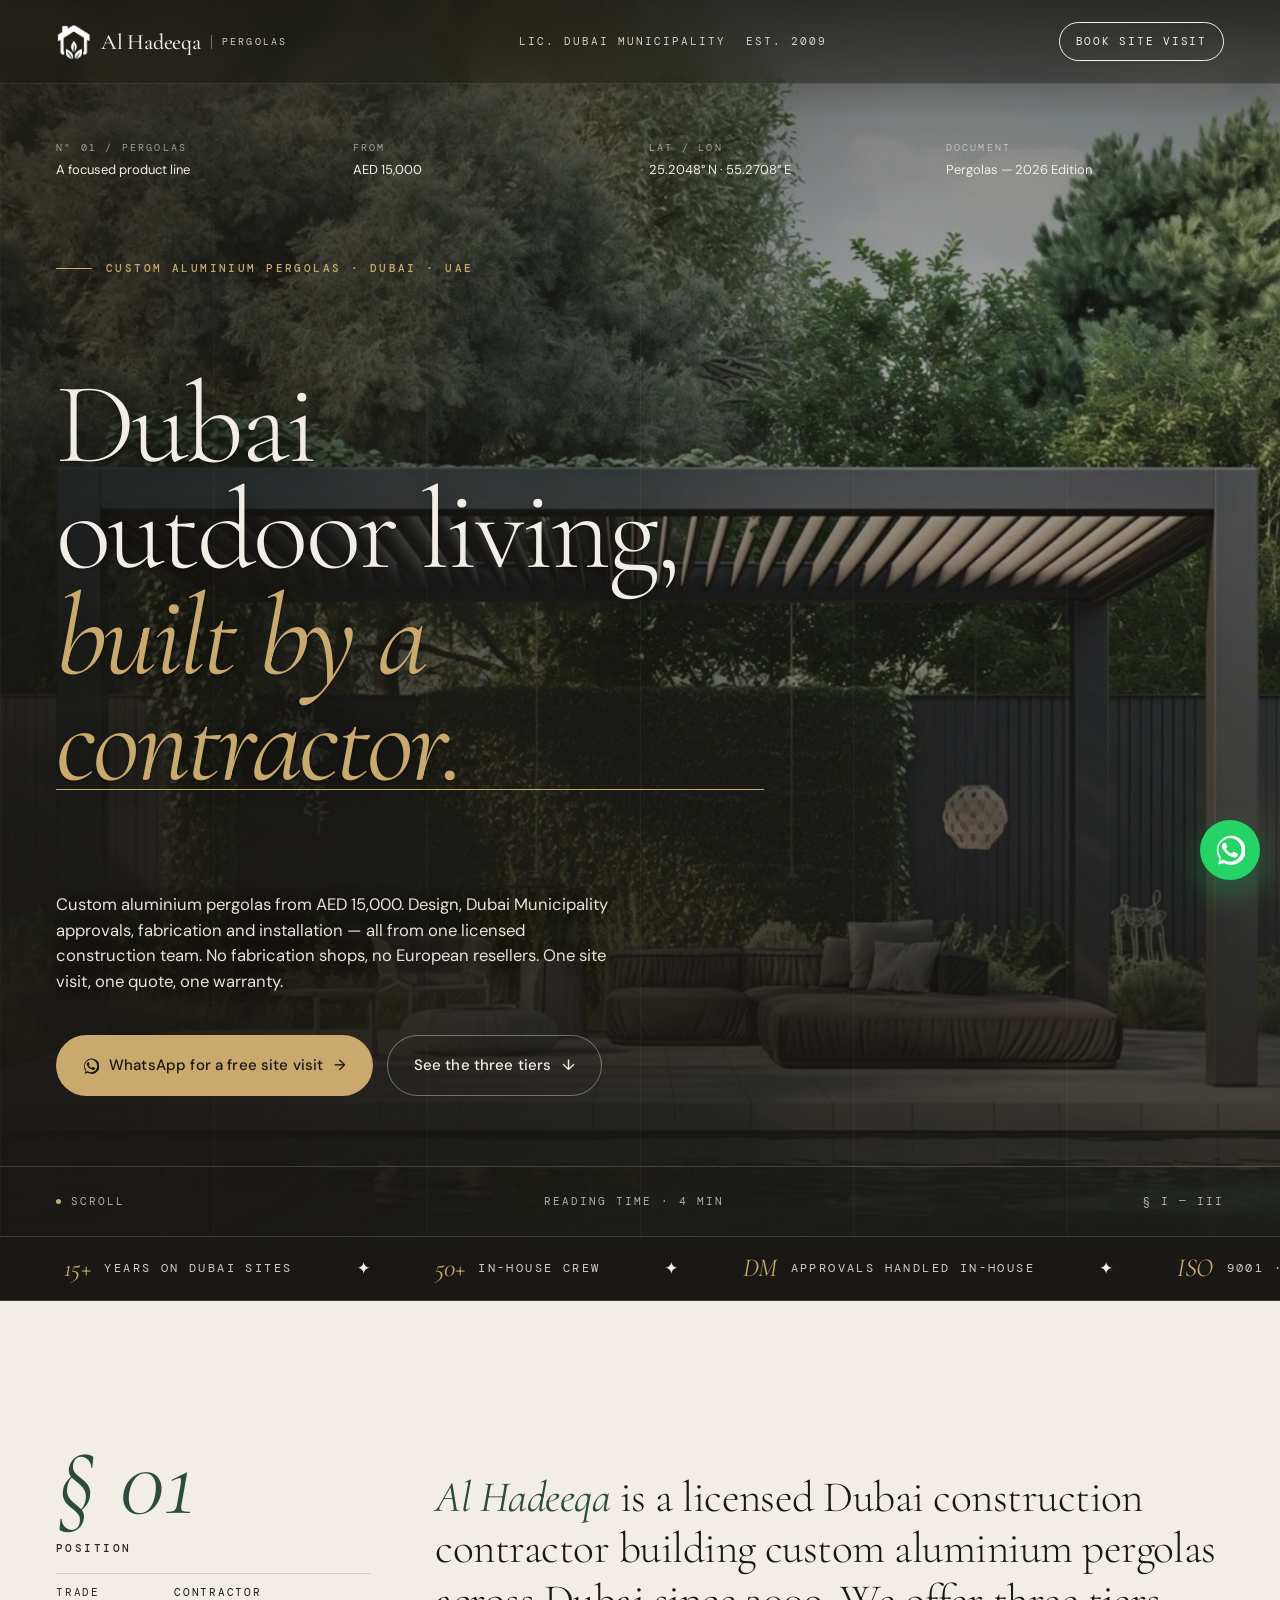
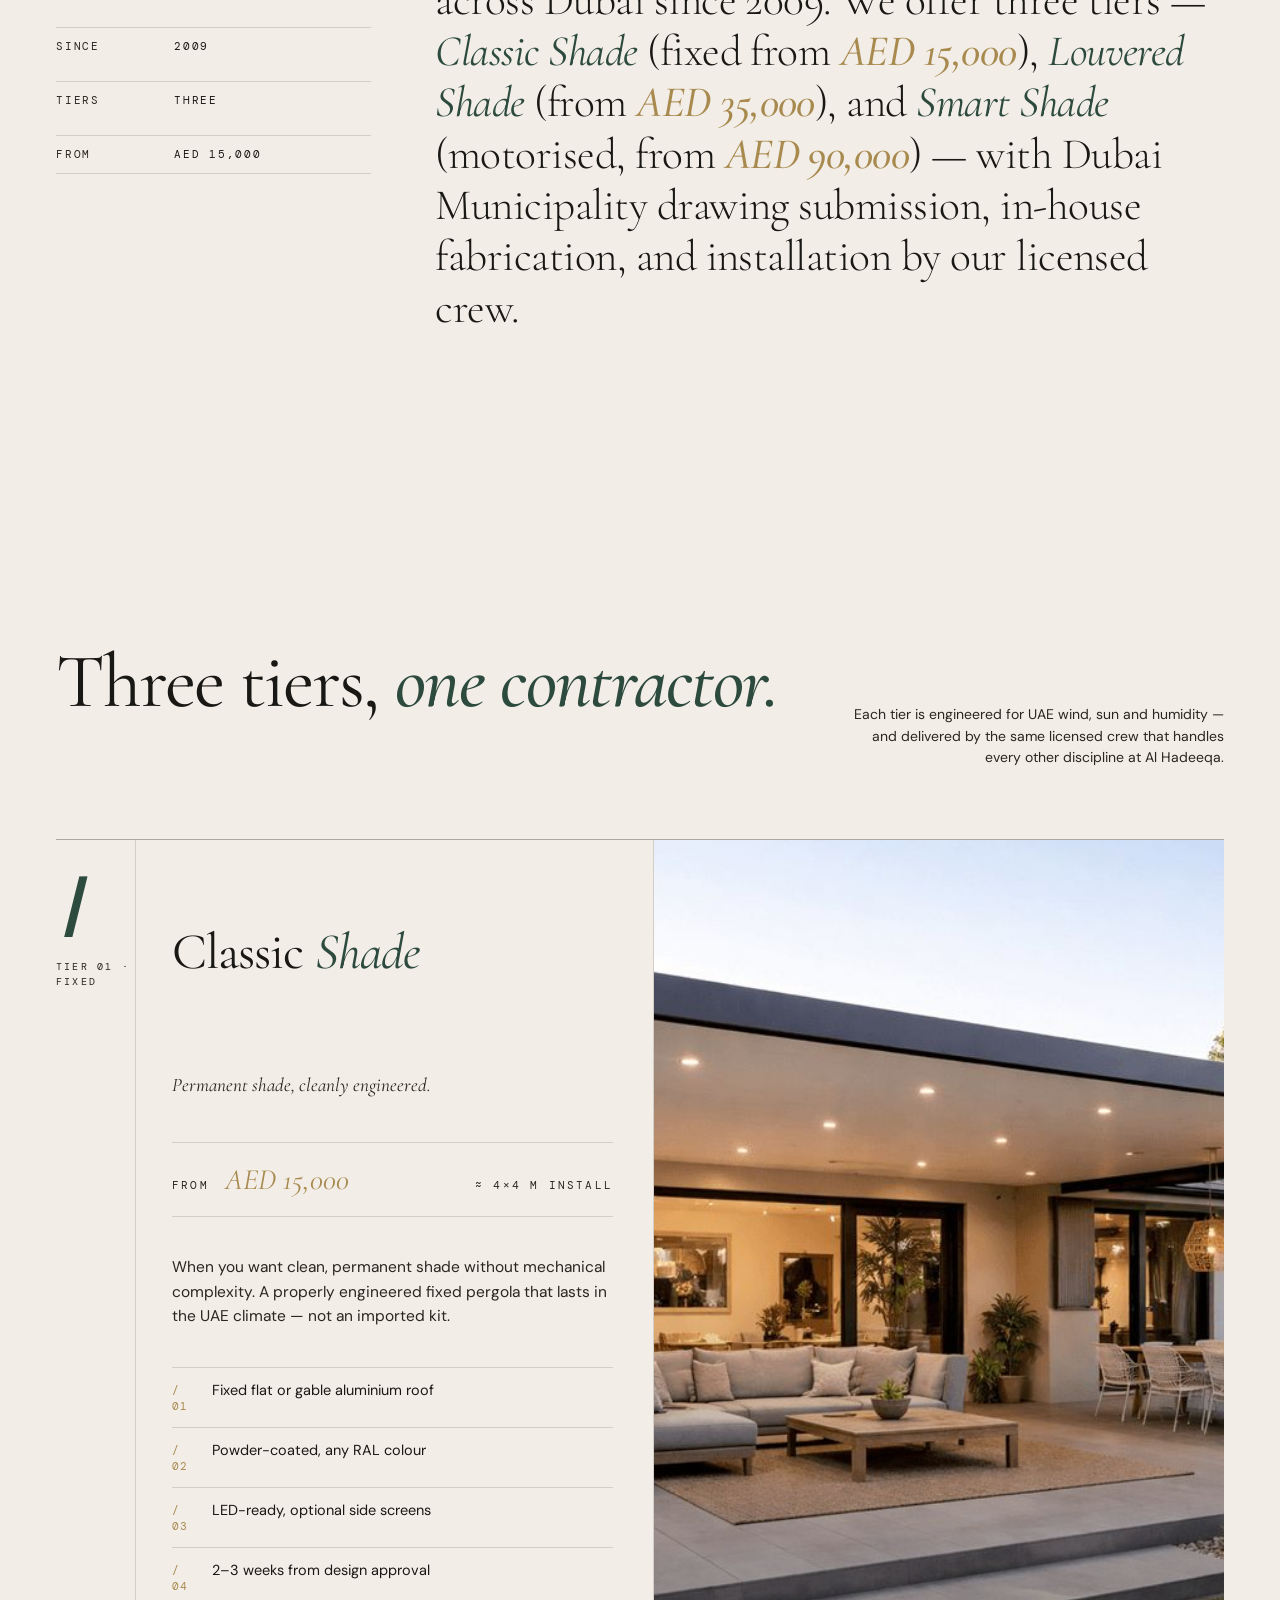
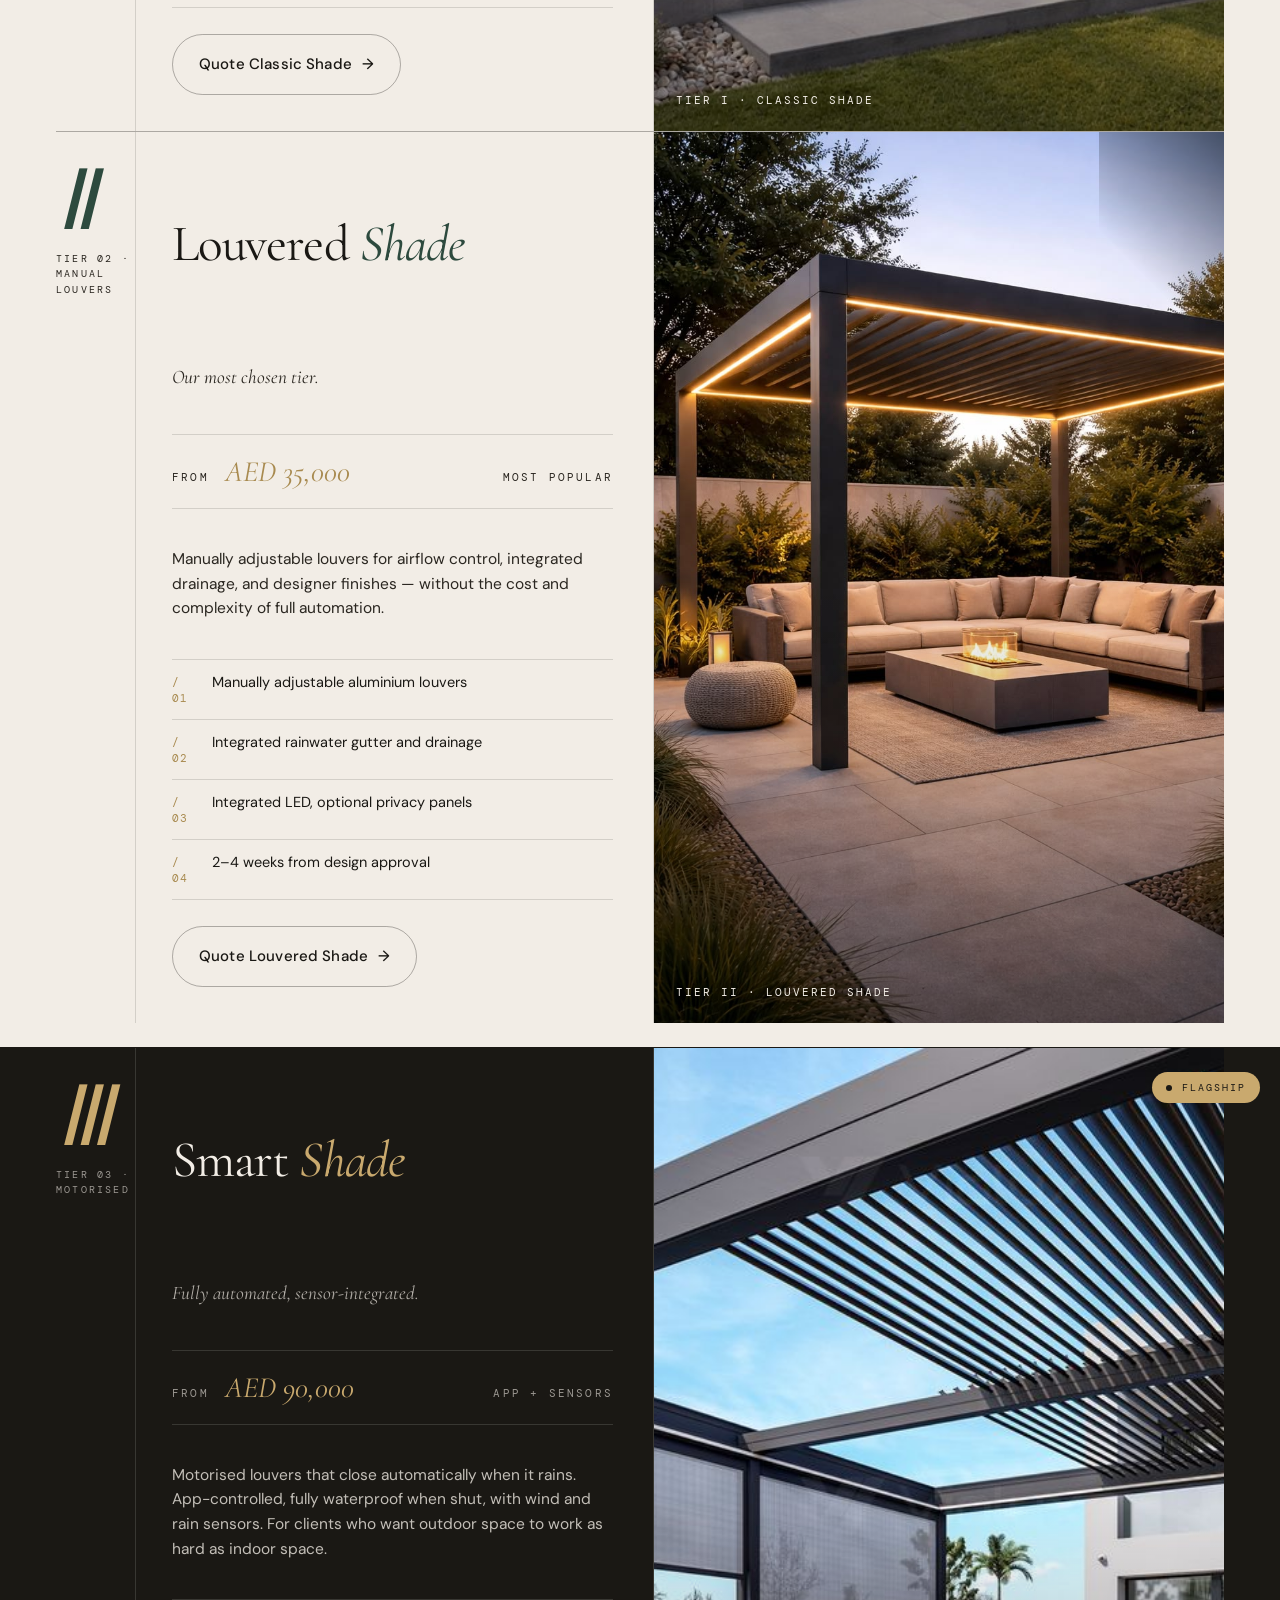
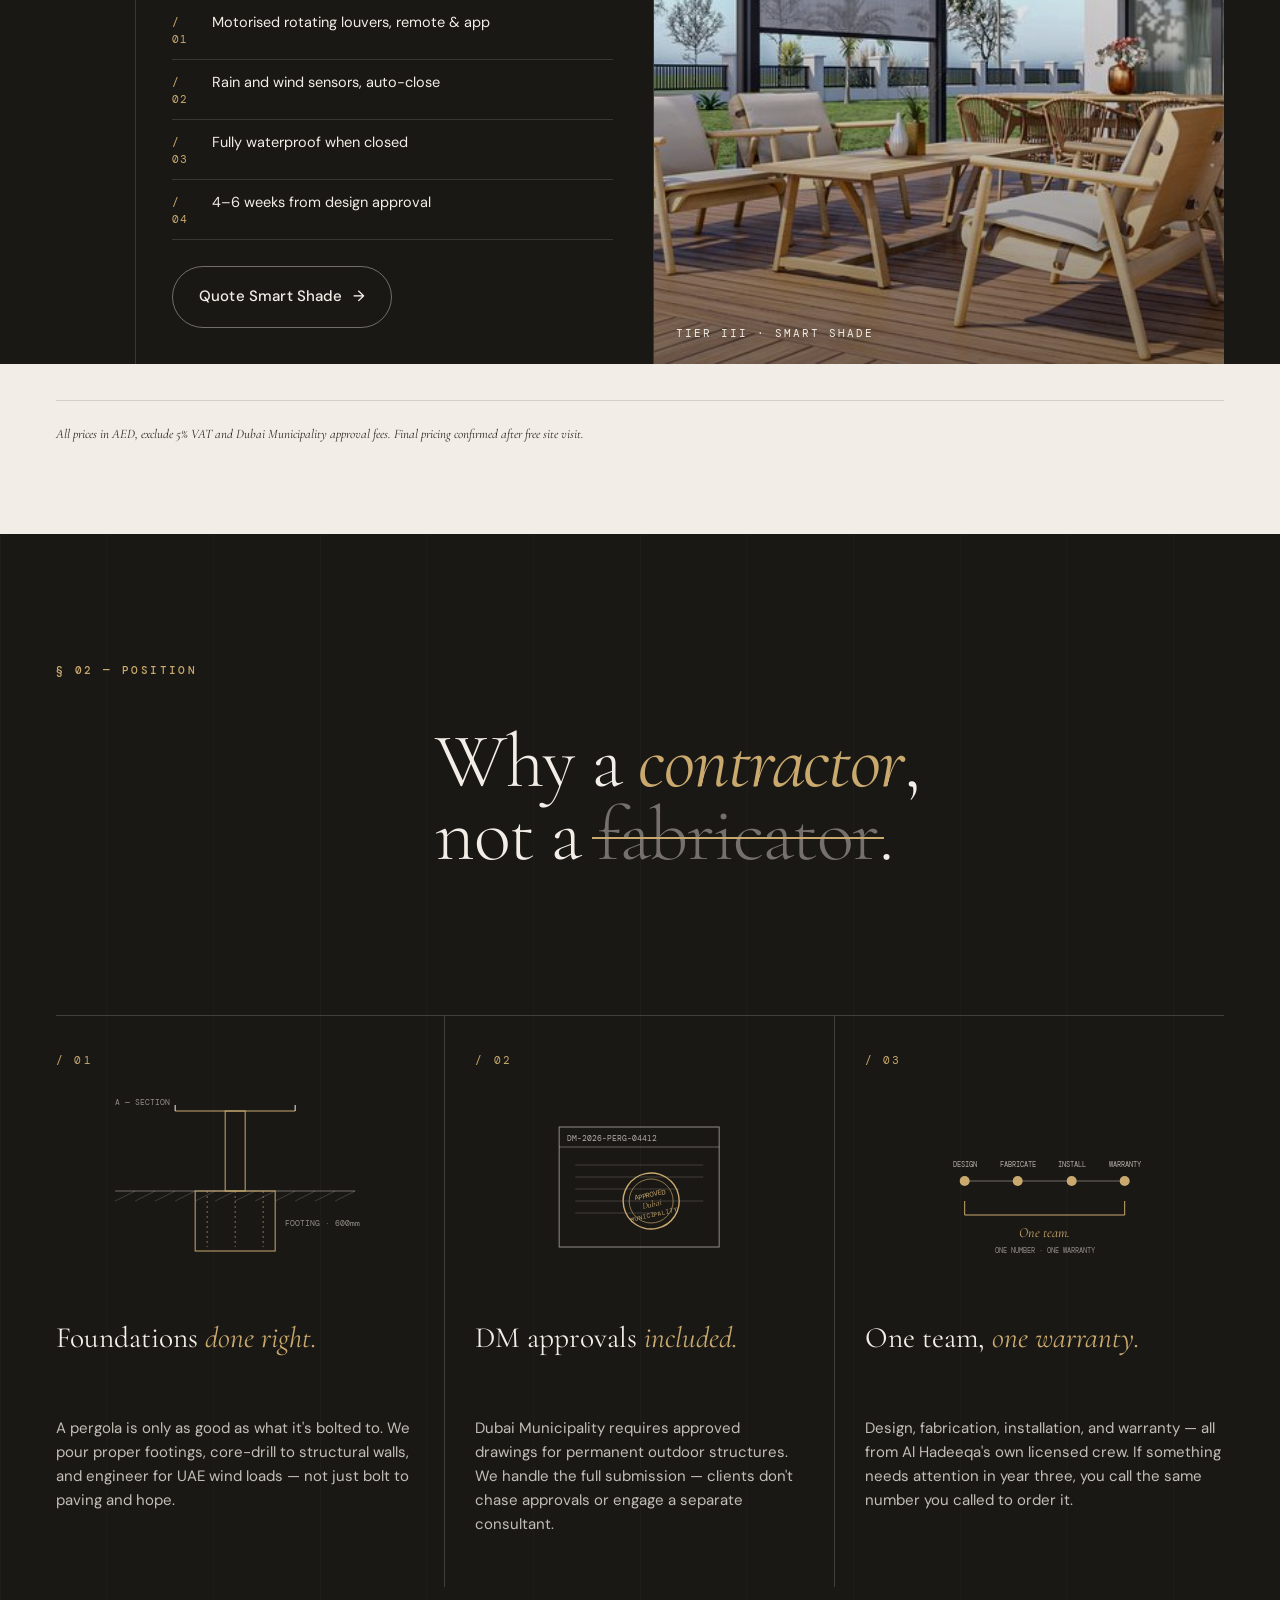
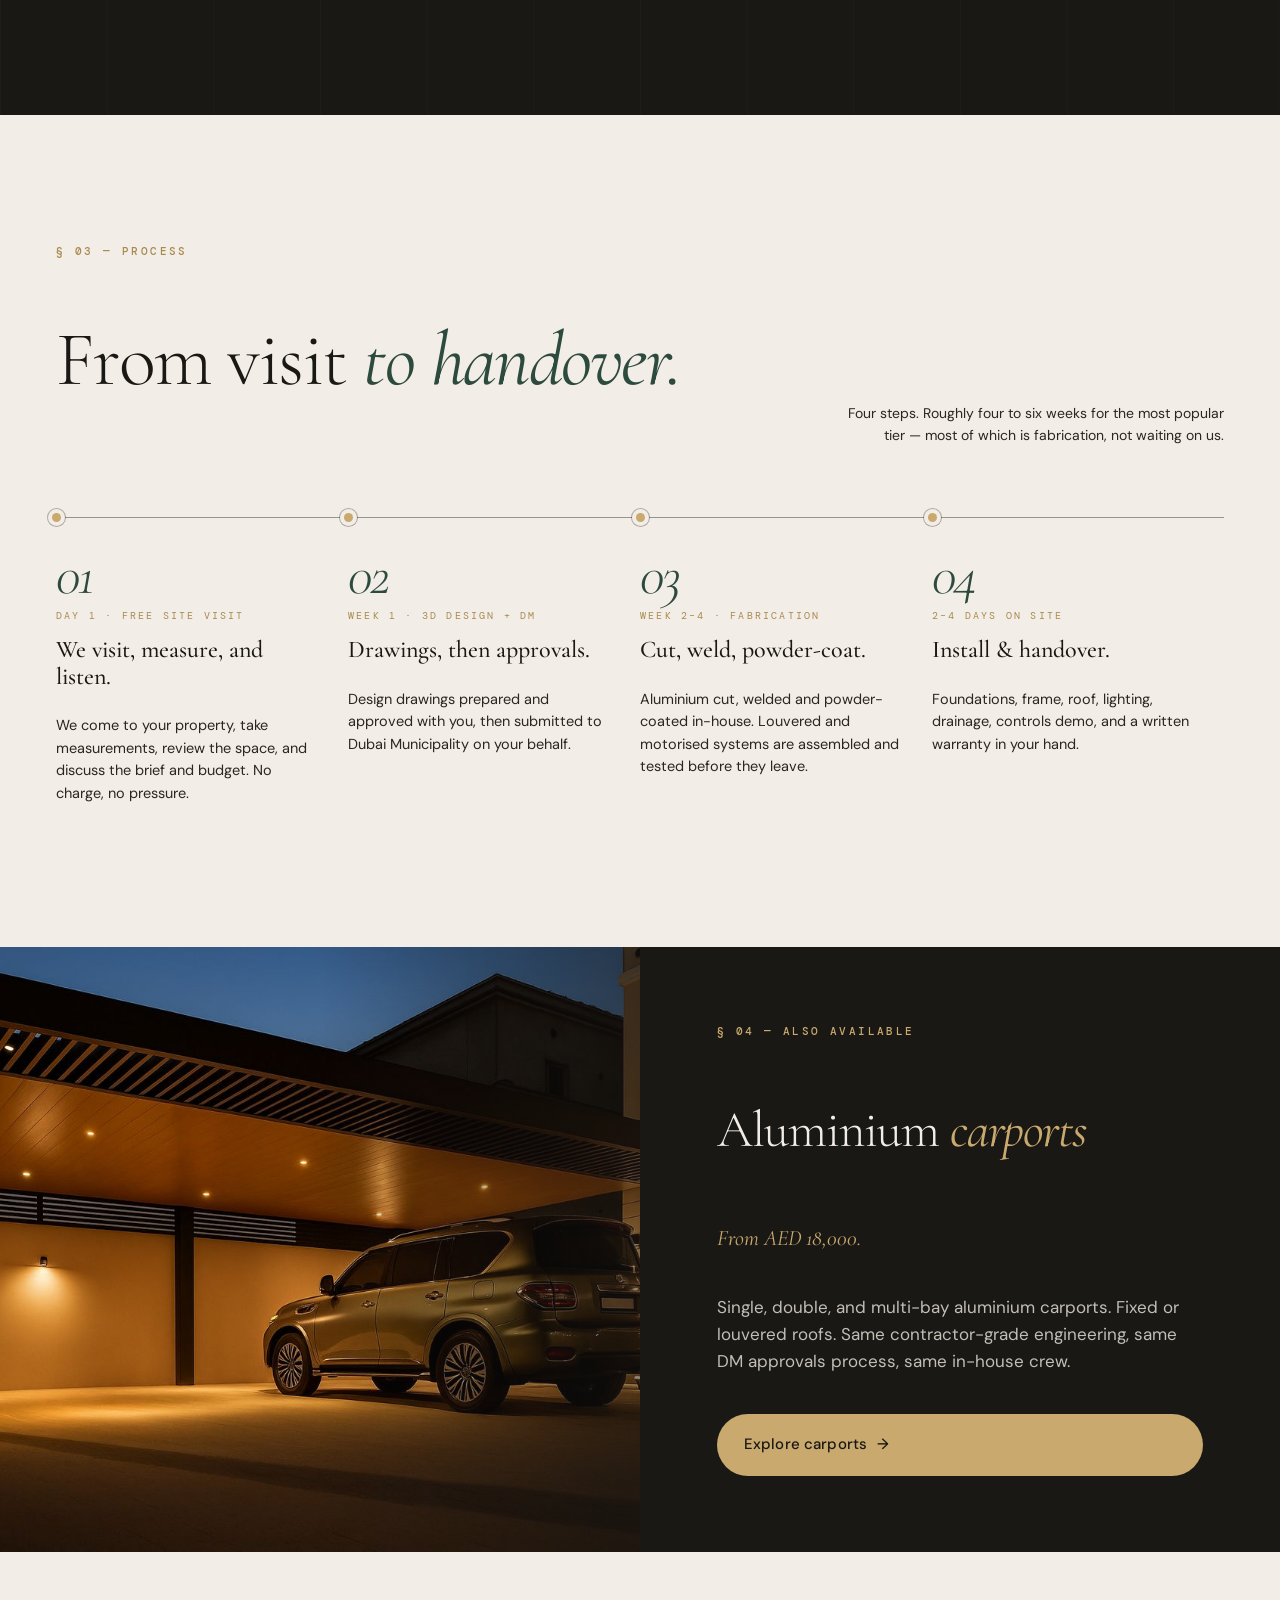
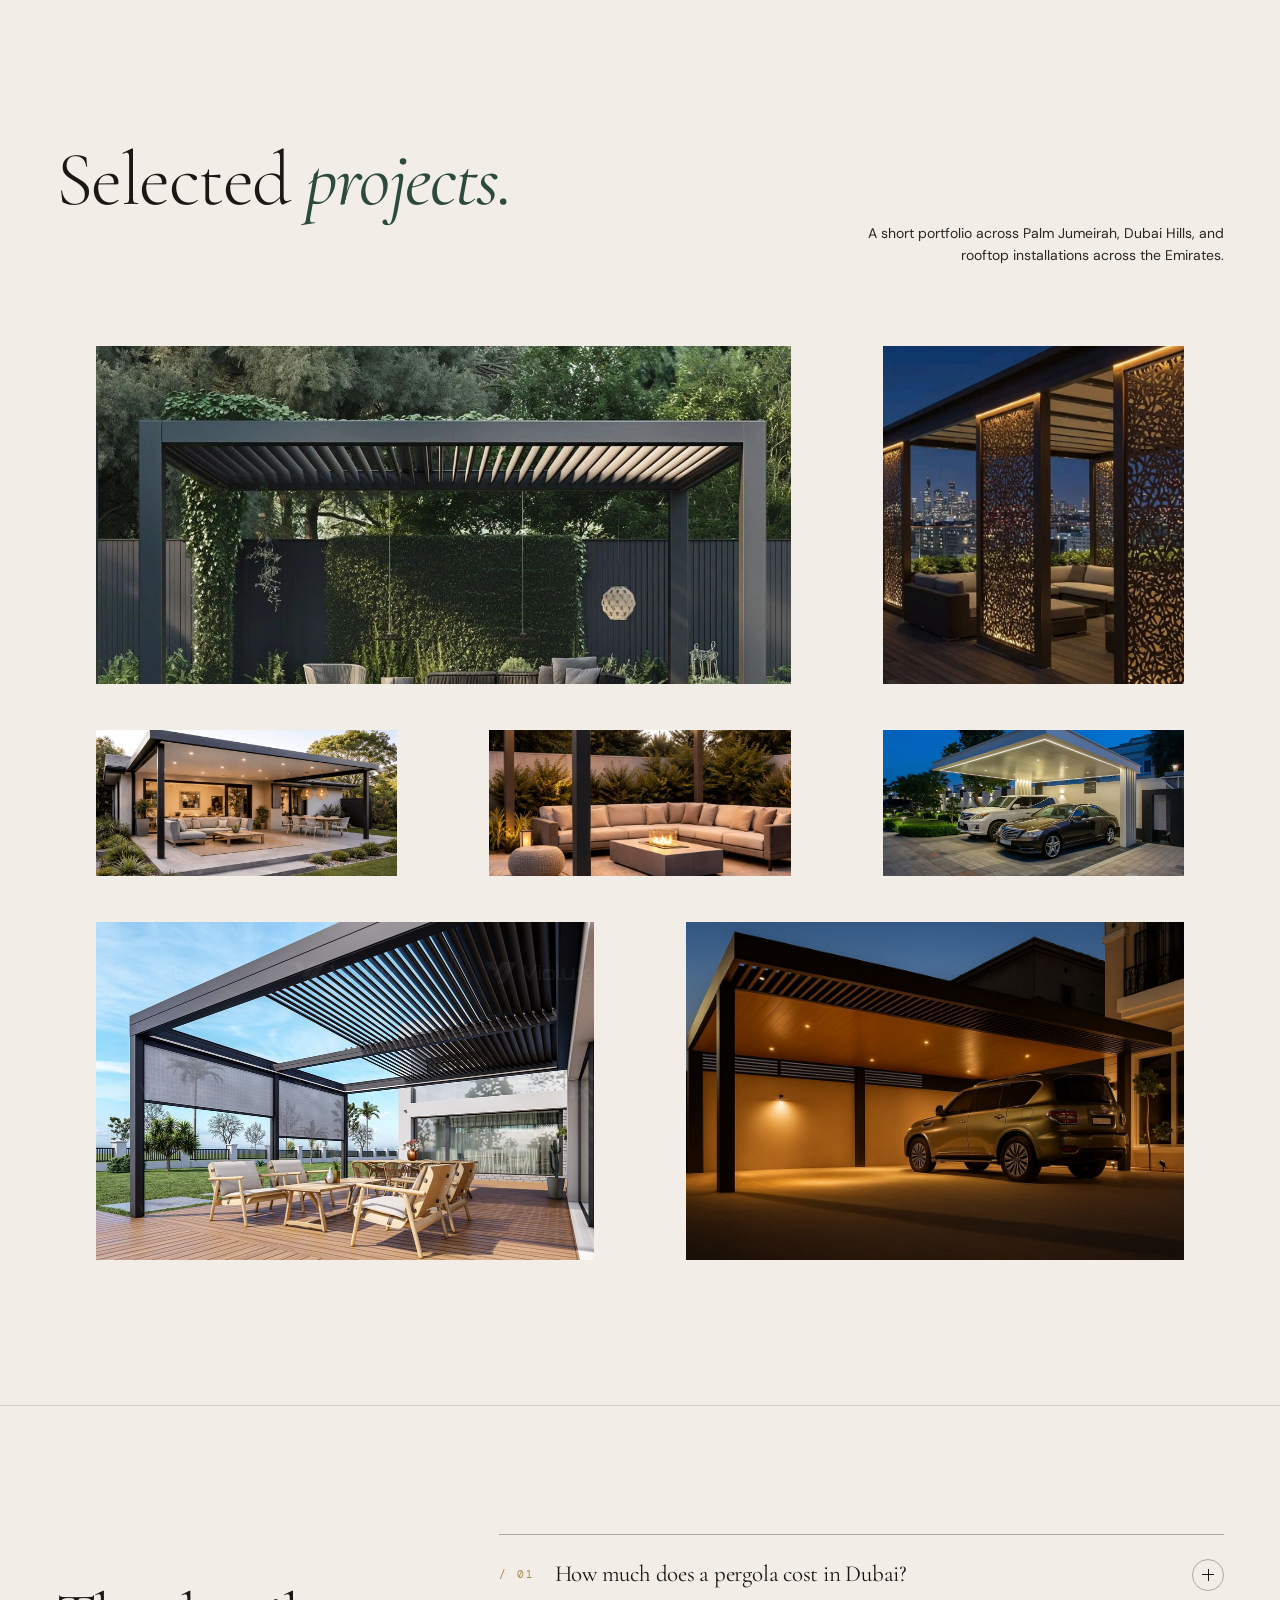
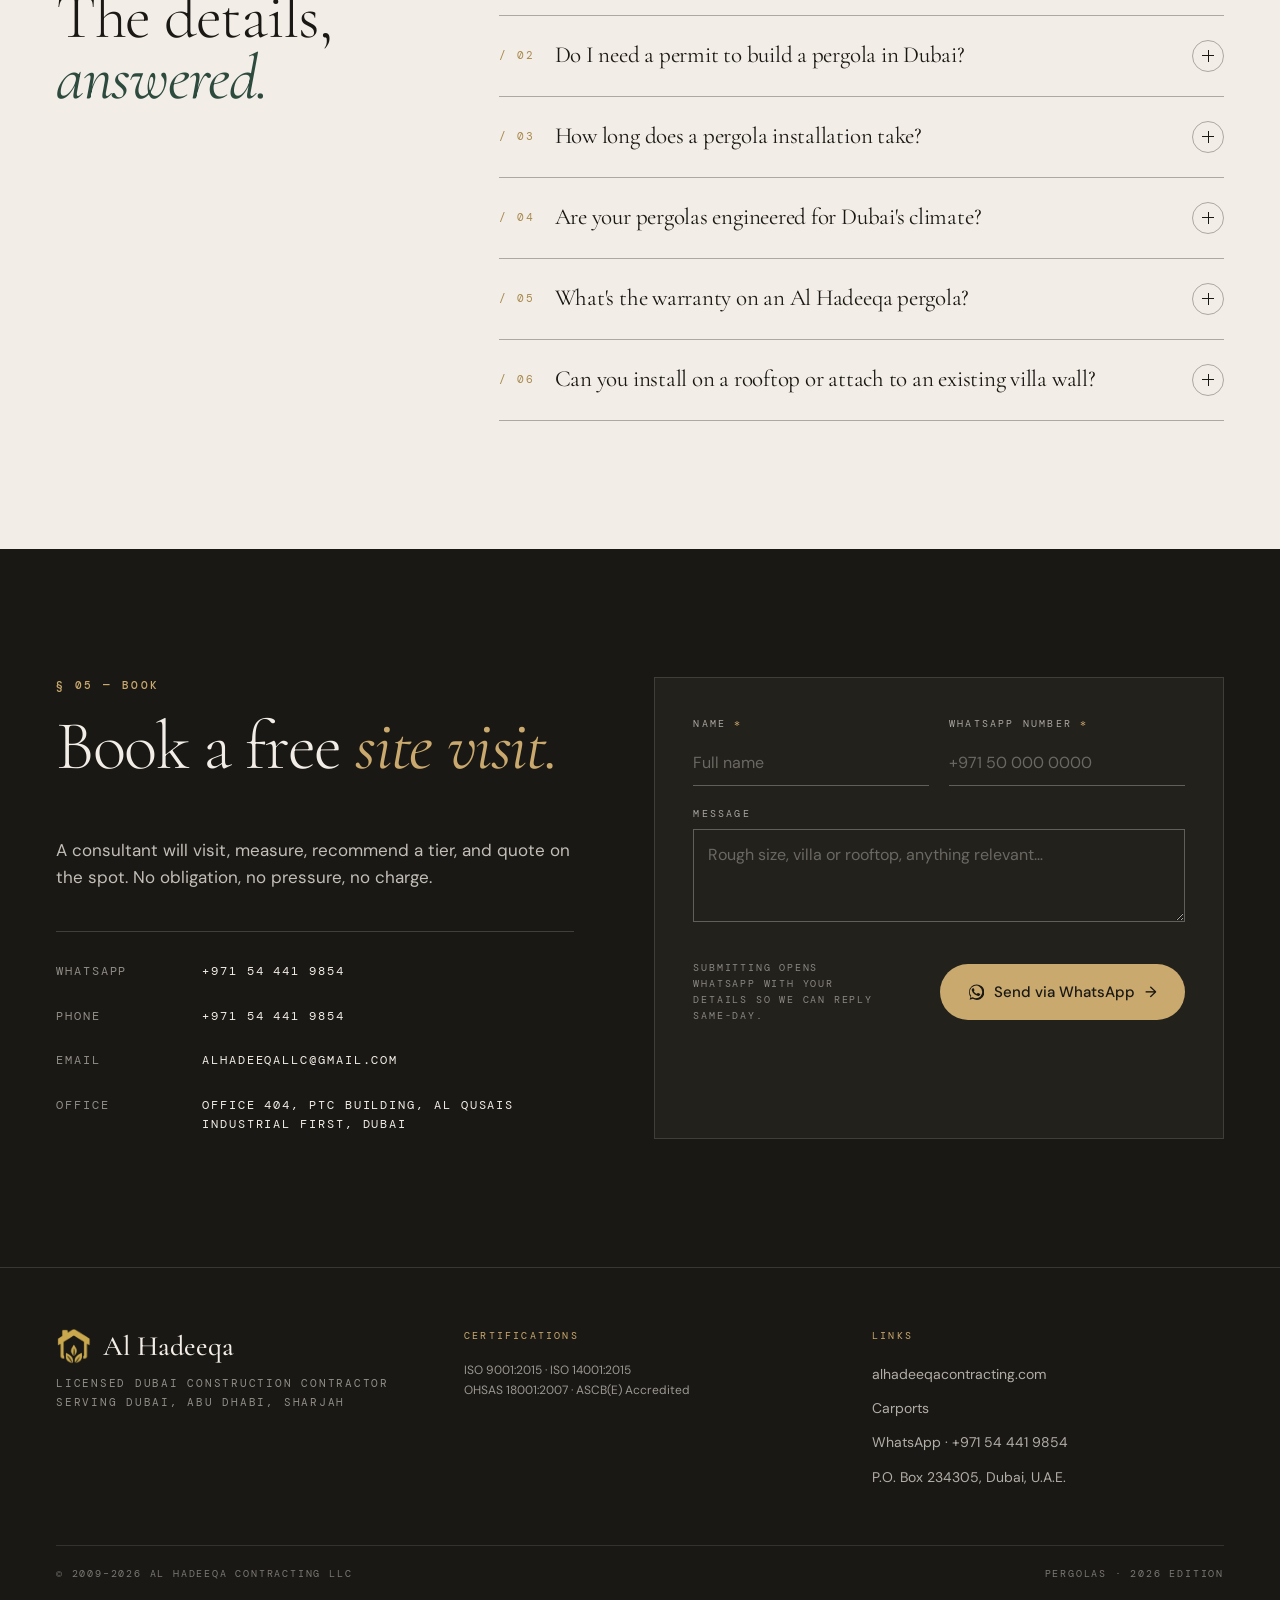
==== pergolas-2026/index.html @ 7c619052 "pergolas" ====
<!doctype html>
<html lang="en-AE">
<head>
<meta charset="utf-8" />
<meta name="viewport" content="width=device-width,initial-scale=1,viewport-fit=cover" />
<title>Custom Aluminium Pergolas Dubai — from AED 15,000 | Al Hadeeqa Contracting</title>
<meta name="description" content="Custom aluminium pergolas in Dubai from AED 15,000. Designed, approved, fabricated and installed by a licensed Dubai construction contractor with 15+ years on the ground." />
<link rel="canonical" href="https://offers.alhadeeqacontracting.com/pergolas" />
<meta property="og:locale" content="en_AE" />
<meta property="og:type" content="website" />
<meta property="og:title" content="Custom Aluminium Pergolas Dubai — Al Hadeeqa Contracting" />
<meta property="og:description" content="Built by a contractor, not a fabricator. Three tiers from AED 15,000. DM approvals, in-house crew, one warranty." />
<meta property="og:image" content="assets/hero-bg.jpg" />
<meta property="og:url" content="https://offers.alhadeeqacontracting.com/pergolas" />
<meta name="twitter:card" content="summary_large_image" />
<meta name="theme-color" content="#1A1814" />

<link rel="preconnect" href="https://fonts.googleapis.com" />
<link rel="preconnect" href="https://fonts.gstatic.com" crossorigin />
<link href="https://fonts.googleapis.com/css2?family=Cormorant+Garamond:ital,wght@0,300;0,400;0,500;0,600;0,700;1,300;1,400;1,500;1,600;1,700&family=DM+Sans:wght@300;400;500;600;700&family=DM+Mono:wght@300;400;500&display=swap" rel="stylesheet" />

<!-- GA4 placeholder. Uncomment when live.
<script async src="https://www.googletagmanager.com/gtag/js?id=G-HCC52FX6VK"></script>
<script>
  window.dataLayer = window.dataLayer || [];
  function gtag(){dataLayer.push(arguments);}
  gtag('js', new Date());
  gtag('config', 'G-HCC52FX6VK');
</script>
-->

<script type="application/ld+json">
{
  "@context": "https://schema.org",
  "@type": "Service",
  "serviceType": "Custom Aluminium Pergola Design and Installation",
  "name": "Al Hadeeqa Aluminium Pergolas",
  "provider": {
    "@type": "GeneralContractor",
    "name": "Al Hadeeqa Contracting",
    "url": "https://alhadeeqacontracting.com",
    "telephone": "+971544419854",
    "email": "alhadeeqallc@gmail.com",
    "address": {
      "@type": "PostalAddress",
      "addressLocality": "Dubai",
      "addressCountry": "AE",
      "postOfficeBoxNumber": "234305"
    },
    "hasCredential": ["ISO 9001:2015", "ISO 14001:2015", "OHSAS 18001:2007", "ASCB(E) Accredited"],
    "foundingDate": "2009"
  },
  "areaServed": [
    {"@type":"AdministrativeArea","name":"Dubai"},
    {"@type":"AdministrativeArea","name":"Abu Dhabi"},
    {"@type":"AdministrativeArea","name":"Sharjah"}
  ],
  "offers": [
    {"@type":"Offer","name":"Classic Shade Pergola","priceCurrency":"AED","price":"15000","priceSpecification":{"@type":"PriceSpecification","priceCurrency":"AED","minPrice":"15000"}},
    {"@type":"Offer","name":"Louvered Shade Pergola","priceCurrency":"AED","price":"35000","priceSpecification":{"@type":"PriceSpecification","priceCurrency":"AED","minPrice":"35000"}},
    {"@type":"Offer","name":"Smart Shade Motorised Pergola","priceCurrency":"AED","price":"90000","priceSpecification":{"@type":"PriceSpecification","priceCurrency":"AED","minPrice":"90000"}}
  ]
}
</script>

<script type="application/ld+json">
{
  "@context": "https://schema.org",
  "@type": "FAQPage",
  "mainEntity": [
    {
      "@type": "Question",
      "name": "How much does a pergola cost in Dubai?",
      "acceptedAnswer": {
        "@type": "Answer",
        "text": "Our pergolas start from AED 15,000 for Classic Shade (fixed aluminium), AED 35,000 for Louvered Shade, and AED 90,000 for Smart Shade (motorised with rain sensors). Final price depends on size, site conditions, and specification. We provide exact pricing after a free site visit."
      }
    },
    {
      "@type": "Question",
      "name": "Do I need a permit to build a pergola in Dubai?",
      "acceptedAnswer": {
        "@type": "Answer",
        "text": "Most permanent pergolas in Dubai require Dubai Municipality approval. We handle the drawing submission and approval process as part of every project — clients do not need to engage a separate consultant or chase approvals."
      }
    },
    {
      "@type": "Question",
      "name": "How long does a pergola installation take?",
      "acceptedAnswer": {
        "@type": "Answer",
        "text": "From design approval to handover: 2 to 3 weeks for Classic Shade, 2 to 4 weeks for Louvered Shade, and 4 to 6 weeks for Smart Shade. DM approval typically adds 1 to 2 weeks to the timeline."
      }
    },
    {
      "@type": "Question",
      "name": "Are your pergolas engineered for Dubai's climate?",
      "acceptedAnswer": {
        "@type": "Answer",
        "text": "Yes. Every pergola is specified for UAE conditions — UV-rated powder coatings, wind-load compliant frames, and integrated drainage. We do not import European catalogue systems that were not designed for 50-degree summers and 90% humidity."
      }
    },
    {
      "@type": "Question",
      "name": "What's the warranty on an Al Hadeeqa pergola?",
      "acceptedAnswer": {
        "@type": "Answer",
        "text": "Classic and Louvered Shade carry a 5-year structural warranty. Smart Shade carries up to 10 years on the frame and 2 years on the motor and control systems. Written warranty provided at handover."
      }
    },
    {
      "@type": "Question",
      "name": "Can you install on a rooftop or attach to an existing villa wall?",
      "acceptedAnswer": {
        "@type": "Answer",
        "text": "Yes. We do both. Rooftop installations require structural review and DM approval. Wall-mounted pergolas require core-drilling to structural walls and proper anchoring — both standard for our licensed construction team."
      }
    }
  ]
}
</script>

<style>
  :root {
    --ink: #1A1814;
    --ink-soft: #2A2620;
    --cream: #F2EDE6;
    --cream-2: #EAE3D8;
    --paper: #FBF8F2;
    --sage: #2D4A3E;
    --sage-deep: #1F3329;
    --brass: #C9A96E;
    --brass-deep: #A88A4F;
    --rule: rgba(26,24,20,.14);
    --rule-strong: rgba(26,24,20,.32);
    --rule-light: rgba(242,237,230,.18);
  }

  * { box-sizing: border-box; }
  html, body { margin: 0; padding: 0; }
  html { scroll-behavior: smooth; -webkit-font-smoothing: antialiased; -moz-osx-font-smoothing: grayscale; }
  body {
    font-family: "DM Sans", system-ui, -apple-system, sans-serif;
    color: var(--ink);
    background: var(--cream);
    font-size: 17px;
    line-height: 1.55;
    overflow-x: hidden;
  }

  ::selection { background: var(--sage); color: var(--cream); }

  /* TYPE SYSTEM ---------------------------------------------------------- */
  .serif { font-family: "Cormorant Garamond", "Times New Roman", serif; font-weight: 400; letter-spacing: -0.01em; }
  .mono  { font-family: "DM Mono", ui-monospace, Menlo, monospace; font-weight: 400; letter-spacing: 0.02em; }
  .eyebrow {
    font-family: "DM Mono", monospace;
    text-transform: uppercase;
    font-size: 11px;
    letter-spacing: 0.22em;
    font-weight: 500;
  }
  .display {
    font-family: "Cormorant Garamond", serif;
    font-weight: 400;
    line-height: 0.95;
    letter-spacing: -0.022em;
  }
  .display em { font-style: italic; font-weight: 500; color: var(--sage); }
  .num-roman {
    font-family: "Cormorant Garamond", serif;
    font-style: italic;
    font-weight: 300;
    line-height: 0.8;
  }

  /* LAYOUT --------------------------------------------------------------- */
  .wrap {
    width: 100%;
    max-width: 1320px;
    margin: 0 auto;
    padding: 0 20px;
  }
  @media (min-width: 700px) { .wrap { padding: 0 32px; } }
  @media (min-width: 1100px) { .wrap { padding: 0 56px; } }

  .section { padding: clamp(72px, 9vw, 132px) 0; position: relative; }

  .hairline {
    height: 1px;
    background: var(--rule);
    width: 100%;
    border: 0;
    margin: 0;
  }
  .hairline.brass { background: var(--brass); height: 1px; }
  .hairline.thick { height: 2px; background: var(--ink); }

  /* TOP BAR -------------------------------------------------------------- */
  .topbar {
    position: fixed;
    top: 0; left: 0; right: 0;
    z-index: 60;
    padding: 14px 20px;
    display: flex;
    align-items: center;
    justify-content: space-between;
    gap: 16px;
    color: var(--cream);
    background: rgba(26, 24, 20, 0.42);
    backdrop-filter: saturate(140%) blur(10px);
    -webkit-backdrop-filter: saturate(140%) blur(10px);
    border-bottom: 1px solid rgba(242, 237, 230, 0.12);
    transition: background 360ms ease, color 360ms ease, border-color 360ms ease, padding 240ms ease;
  }
  /* subtle dark gradient under the bar so text stays legible even before blur kicks in */
  .topbar::before {
    content: "";
    position: absolute;
    left: 0; right: 0; top: 0;
    height: 140%;
    background: linear-gradient(180deg, rgba(26,24,20,0.55) 0%, rgba(26,24,20,0) 100%);
    pointer-events: none;
    z-index: -1;
  }
  .topbar.scrolled {
    background: rgba(242, 237, 230, 0.92);
    color: var(--ink);
    border-bottom-color: var(--rule);
  }
  .topbar.scrolled::before { opacity: 0; }
  @media (min-width: 700px) { .topbar { padding: 18px 32px; gap: 20px; } }
  @media (min-width: 1100px) { .topbar { padding: 22px 56px; } }
  .brand-mark {
    display: flex; align-items: center; gap: 10px;
    color: inherit;
    text-decoration: none;
    min-width: 0;
  }
  .brand-mark .ah {
    font-family: "Cormorant Garamond", serif;
    font-weight: 500;
    font-size: 20px;
    letter-spacing: -0.01em;
    line-height: 1;
  }
  @media (min-width: 700px) { .brand-mark .ah { font-size: 22px; } }
  .brand-mark .logo-img {
    height: 32px;
    width: auto;
    display: block;
    flex-shrink: 0;
    /* invert to white when topbar is dark (default), revert when scrolled */
    filter: brightness(0) invert(1);
    transition: filter 360ms ease;
  }
  .topbar.scrolled .brand-mark .logo-img {
    filter: none;
  }
  @media (min-width: 700px) { .brand-mark .logo-img { height: 36px; } }
  .brand-mark .div { width: 1px; height: 14px; background: currentColor; opacity: 0.4; flex-shrink: 0; }
  .brand-mark .pergolas {
    font-family: "DM Mono", monospace;
    font-size: 10px;
    letter-spacing: 0.22em;
    text-transform: uppercase;
    opacity: 0.85;
    white-space: nowrap;
  }
  /* hide the divider+sublabel on very narrow screens so brand stays clean */
  @media (max-width: 380px) {
    .brand-mark .div, .brand-mark .pergolas { display: none; }
  }
  .topbar-meta {
    display: none;
    color: inherit;
    font-size: 12px;
  }
  @media (min-width: 1100px) { .topbar-meta { display: flex; align-items: center; gap: 20px; } }
  .topbar-meta .mono { font-family: "DM Mono", monospace; font-size: 11px; letter-spacing: 0.18em; text-transform: uppercase; opacity: 0.85; }
  .topbar-cta {
    font-family: "DM Mono", monospace;
    font-size: 11px;
    letter-spacing: 0.16em;
    text-transform: uppercase;
    color: inherit;
    text-decoration: none;
    border: 1px solid currentColor;
    padding: 9px 14px;
    border-radius: 999px;
    transition: background 200ms ease, color 200ms ease;
    white-space: nowrap;
    flex-shrink: 0;
  }
  .topbar-cta:hover { background: currentColor; }
  .topbar-cta:hover span { color: var(--ink); }
  .topbar.scrolled .topbar-cta:hover span { color: var(--cream); }
  /* compact CTA label on phones */
  .topbar-cta .lbl-long { display: none; }
  .topbar-cta .lbl-short { display: inline; }
  @media (min-width: 520px) {
    .topbar-cta .lbl-long { display: inline; }
    .topbar-cta .lbl-short { display: none; }
    .topbar-cta { padding: 10px 16px; }
  }

  /* HERO ----------------------------------------------------------------- */
  .hero {
    position: relative;
    min-height: 100svh;
    background: var(--ink);
    color: var(--cream);
    overflow: hidden;
    isolation: isolate;
    display: flex;
    flex-direction: column;
    justify-content: flex-end;
  }
  .hero-bg {
    position: absolute; inset: 0;
    background-image: url("assets/hero-bg.jpg");
    background-size: cover;
    background-position: center 35%;
    z-index: 0;
    transform: scale(1.04);
    will-change: transform;
  }
  .hero-bg::after {
    content: "";
    position: absolute; inset: 0;
    background:
      linear-gradient(180deg, rgba(26,24,20,0.62) 0%, rgba(26,24,20,0.30) 30%, rgba(26,24,20,0.55) 65%, rgba(26,24,20,0.95) 100%),
      linear-gradient(90deg, rgba(26,24,20,0.65) 0%, rgba(26,24,20,0.05) 70%);
  }
  /* Extra readability scrim behind the headline copy */
  .hero-content::before {
    content: "";
    position: absolute;
    left: 0; right: 0; top: 0; bottom: 0;
    background: radial-gradient(120% 80% at 0% 80%, rgba(26,24,20,0.55) 0%, rgba(26,24,20,0) 70%);
    pointer-events: none;
    z-index: -1;
  }
  .hero-grid-overlay {
    position: absolute; inset: 0;
    pointer-events: none;
    z-index: 1;
    background-image:
      linear-gradient(to right, rgba(242,237,230,0.05) 1px, transparent 1px);
    background-size: calc(100% / 6) 100%;
    mask-image: linear-gradient(180deg, transparent 0, black 30%, black 100%);
  }

  .hero-top-meta {
    position: relative;
    z-index: 3;
    padding: 100px 20px 0;
    display: grid;
    grid-template-columns: 1fr 1fr;
    gap: 14px 18px;
  }
  @media (min-width: 700px) { .hero-top-meta { padding: 120px 32px 0; grid-template-columns: 1fr 1fr 1fr; } }
  @media (min-width: 1100px) { .hero-top-meta { padding: 140px 56px 0; grid-template-columns: 1fr 1fr 1fr 1fr; } }
  /* hide the densest meta cell on phones to keep hero airy */
  @media (max-width: 699px) { .hero-top-meta > :nth-child(3), .hero-top-meta > :nth-child(4) { display: none; } }
  .hero-top-meta .label {
    font-family: "DM Mono", monospace;
    font-size: 10px;
    letter-spacing: 0.22em;
    text-transform: uppercase;
    color: rgba(242,237,230,0.6);
  }
  .hero-top-meta .val {
    font-family: "DM Sans", sans-serif;
    font-size: 13px;
    color: var(--cream);
    margin-top: 4px;
  }

  .hero-content {
    position: relative;
    z-index: 3;
    padding: 56px 20px 110px;
    isolation: isolate;
  }
  @media (min-width: 700px) { .hero-content { padding: 70px 32px 130px; } }
  @media (min-width: 1100px) { .hero-content { padding: 80px 56px 140px; } }
  .hero-eyebrow {
    display: flex;
    align-items: center;
    gap: 14px;
    color: var(--brass);
    margin-bottom: 28px;
  }
  .hero-eyebrow::before {
    content: "";
    width: 36px; height: 1px; background: var(--brass);
  }
  .hero-headline {
    font-family: "Cormorant Garamond", serif;
    font-weight: 300;
    font-size: clamp(46px, 9vw, 152px);
    line-height: 0.92;
    letter-spacing: -0.025em;
    color: var(--cream);
    max-width: 14ch;
    text-shadow: 0 2px 24px rgba(0,0,0,0.55), 0 1px 2px rgba(0,0,0,0.35);
  }
  .hero-headline em {
    font-style: italic;
    font-weight: 400;
    color: var(--brass);
    display: inline-block;
    position: relative;
  }
  .hero-headline em::after {
    content: "";
    position: absolute;
    left: 0; right: 8%;
    bottom: 0.05em;
    height: 1px;
    background: var(--brass);
    transform-origin: left;
    transform: scaleX(0);
    animation: drawRule 1400ms 600ms cubic-bezier(.65,0,.35,1) forwards;
  }
  @keyframes drawRule { to { transform: scaleX(1); } }

  .hero-sub {
    margin-top: 32px;
    max-width: 52ch;
    font-size: clamp(15px, 1.3vw, 18px);
    line-height: 1.55;
    color: rgba(242,237,230,0.95);
    text-shadow: 0 1px 14px rgba(0,0,0,0.5);
  }

  .hero-ctas {
    margin-top: 40px;
    display: flex;
    flex-wrap: wrap;
    gap: 14px;
    align-items: center;
  }
  .btn {
    display: inline-flex;
    align-items: center;
    gap: 10px;
    padding: 18px 26px;
    font-family: "DM Sans", sans-serif;
    font-weight: 500;
    font-size: 15px;
    letter-spacing: 0.01em;
    border-radius: 999px;
    text-decoration: none;
    transition: transform 220ms ease, background 220ms ease, color 220ms ease, border-color 220ms ease;
    border: 1px solid transparent;
    cursor: pointer;
  }
  .btn-primary {
    background: var(--brass);
    color: var(--ink);
  }
  .btn-primary:hover { background: var(--cream); transform: translateY(-1px); }
  .btn-ghost-cream {
    color: var(--cream);
    border-color: rgba(242,237,230,0.4);
  }
  .btn-ghost-cream:hover { border-color: var(--cream); background: rgba(242,237,230,0.08); }
  .btn-ghost-ink {
    color: var(--ink);
    border-color: var(--rule-strong);
  }
  .btn-ghost-ink:hover { background: var(--ink); color: var(--cream); border-color: var(--ink); }
  .btn-dark {
    background: var(--ink);
    color: var(--cream);
  }
  .btn-dark:hover { background: var(--sage); }

  .btn .arrow { transition: transform 220ms ease; }
  .btn:hover .arrow { transform: translateX(3px); }

  .wa-icon {
    width: 16px; height: 16px;
  }

  .hero-foot {
    position: absolute;
    bottom: 0; left: 0; right: 0;
    z-index: 4;
    padding: 18px 20px;
    display: flex;
    justify-content: space-between;
    align-items: end;
    gap: 16px;
    border-top: 1px solid var(--rule-light);
    color: rgba(242,237,230,0.7);
    font-family: "DM Mono", monospace;
    font-size: 10px;
    letter-spacing: 0.18em;
    text-transform: uppercase;
  }
  @media (min-width: 700px) { .hero-foot { padding: 22px 32px; font-size: 11px; } }
  @media (min-width: 1100px) { .hero-foot { padding: 26px 56px; } }
  @media (max-width: 480px) { .hero-foot > :nth-child(2) { display: none; } }
  .hero-foot .scroll-hint { display: flex; align-items: center; gap: 10px; }
  .hero-foot .scroll-hint .dot {
    width: 5px; height: 5px; border-radius: 50%; background: var(--brass);
    animation: pulse 1800ms ease-in-out infinite;
  }
  @keyframes pulse { 0%,100% { opacity: 0.4; } 50% { opacity: 1; } }

  /* TRUST STRIP / MARQUEE ----------------------------------------------- */
  .trust {
    background: var(--ink);
    color: var(--cream);
    padding: 18px 0;
    overflow: hidden;
    border-top: 1px solid var(--rule-light);
    border-bottom: 1px solid var(--rule-light);
  }
  .trust-track {
    display: flex;
    gap: 64px;
    align-items: center;
    animation: scroll-trust 38s linear infinite;
    width: max-content;
    white-space: nowrap;
    padding-left: 64px;
  }
  .trust:hover .trust-track { animation-play-state: paused; }
  @keyframes scroll-trust {
    from { transform: translateX(0); }
    to { transform: translateX(-50%); }
  }
  .trust-item {
    display: flex; align-items: center; gap: 14px;
    font-family: "DM Mono", monospace;
    font-size: 12px;
    letter-spacing: 0.2em;
    text-transform: uppercase;
    color: rgba(242,237,230,0.85);
  }
  .trust-item .num {
    font-family: "Cormorant Garamond", serif;
    font-style: italic;
    font-size: 26px;
    line-height: 1;
    color: var(--brass);
    font-weight: 400;
    letter-spacing: -0.02em;
    text-transform: none;
  }
  .trust-item .star {
    color: var(--brass); font-size: 14px;
  }

  /* AEO / MANIFESTO ----------------------------------------------------- */
  .aeo {
    background: var(--cream);
    padding: clamp(80px, 10vw, 140px) 0;
    position: relative;
  }
  .aeo-grid {
    display: grid;
    grid-template-columns: 1fr;
    gap: 40px;
    align-items: start;
  }
  @media (min-width: 900px) { .aeo-grid { grid-template-columns: 0.4fr 1fr; gap: 64px; } }
  .aeo-side {
    display: flex; flex-direction: column; gap: 16px;
    padding-top: 8px;
  }
  .aeo-side .num {
    font-family: "Cormorant Garamond", serif;
    font-style: italic;
    font-weight: 300;
    font-size: clamp(56px, 8vw, 110px);
    line-height: 0.85;
    color: var(--sage);
  }
  .aeo-side .label { color: var(--ink-soft); }
  .aeo-side .meta-row { display: flex; gap: 8px; align-items: baseline; padding: 10px 0; border-top: 1px solid var(--rule); font-family: "DM Mono", monospace; font-size: 11px; letter-spacing: 0.16em; text-transform: uppercase; }
  .aeo-side .meta-row .k { width: 110px; color: var(--ink-soft); }
  .aeo-side .meta-row .v { color: var(--ink); }
  .aeo-side .meta-row.last { border-bottom: 1px solid var(--rule); }

  .aeo-statement {
    font-family: "Cormorant Garamond", serif;
    font-size: clamp(26px, 3.4vw, 44px);
    line-height: 1.18;
    letter-spacing: -0.012em;
    color: var(--ink);
    font-weight: 300;
  }
  .aeo-statement em { color: var(--sage); font-weight: 400; }
  .aeo-statement .price { font-style: italic; color: var(--brass-deep); font-weight: 500; }

  /* TIERS --------------------------------------------------------------- */
  .tiers {
    background: var(--cream);
    padding: clamp(40px, 6vw, 90px) 0 clamp(40px, 6vw, 90px);
  }
  .tiers-head {
    display: grid;
    grid-template-columns: 1fr;
    gap: 18px;
    margin-bottom: 56px;
    align-items: end;
  }
  @media (min-width: 900px) { .tiers-head { grid-template-columns: 1fr 0.5fr; gap: 40px; } }
  .tiers-head .display {
    font-size: clamp(40px, 6vw, 84px);
  }
  .tiers-head .right {
    font-family: "DM Sans", sans-serif;
    font-size: 14px;
    color: var(--ink-soft);
    line-height: 1.55;
    max-width: 38ch;
    justify-self: start;
  }
  @media (min-width: 900px) { .tiers-head .right { justify-self: end; text-align: right; } }

  .tier {
    display: grid;
    grid-template-columns: 1fr;
    gap: 0;
    border-top: 1px solid var(--rule-strong);
    position: relative;
  }
  @media (min-width: 980px) {
    .tier {
      grid-template-columns: 80px 1fr 1.1fr;
    }
  }

  .tier-num {
    padding: 28px 0 8px;
    border-bottom: 1px solid var(--rule);
  }
  @media (min-width: 980px) { .tier-num { padding: 36px 0 36px; border-bottom: 0; border-right: 1px solid var(--rule); } }
  .tier-num .roman {
    font-family: "Cormorant Garamond", serif;
    font-style: italic;
    font-weight: 300;
    font-size: clamp(54px, 6.5vw, 96px);
    line-height: 0.85;
    color: var(--sage);
    letter-spacing: -0.04em;
  }
  .tier-num .tag {
    font-family: "DM Mono", monospace;
    text-transform: uppercase;
    font-size: 10px;
    letter-spacing: 0.22em;
    color: var(--ink-soft);
    margin-top: 12px;
    display: block;
  }

  .tier-body {
    padding: 36px 0;
    display: flex; flex-direction: column;
    gap: 22px;
    border-bottom: 1px solid var(--rule);
  }
  @media (min-width: 980px) {
    .tier-body { padding: 36px 40px 36px 36px; border-bottom: 0; border-right: 1px solid var(--rule); }
  }
  .tier-name {
    font-family: "Cormorant Garamond", serif;
    font-weight: 400;
    font-size: clamp(34px, 4vw, 56px);
    line-height: 1.0;
    letter-spacing: -0.018em;
    color: var(--ink);
  }
  .tier-name em { font-style: italic; color: var(--sage); font-weight: 400; }
  .tier-tag {
    font-family: "Cormorant Garamond", serif;
    font-style: italic;
    font-weight: 400;
    font-size: clamp(18px, 1.5vw, 22px);
    color: var(--ink-soft);
  }
  .tier-price-row {
    display: flex; align-items: baseline; gap: 16px;
    padding: 14px 0;
    border-top: 1px solid var(--rule);
    border-bottom: 1px solid var(--rule);
  }
  .tier-price-row .from {
    font-family: "DM Mono", monospace;
    font-size: 11px;
    letter-spacing: 0.2em;
    text-transform: uppercase;
    color: var(--ink-soft);
  }
  .tier-price-row .price {
    font-family: "Cormorant Garamond", serif;
    font-weight: 400;
    font-size: clamp(24px, 2.3vw, 32px);
    color: var(--ink);
  }
  .tier-price-row .price em { font-style: italic; color: var(--brass-deep); }

  .tier-blurb {
    font-size: 15.5px;
    line-height: 1.6;
    color: var(--ink-soft);
    max-width: 46ch;
  }
  .tier-features {
    list-style: none; padding: 0; margin: 0;
    display: flex; flex-direction: column;
    gap: 0;
  }
  .tier-features li {
    display: grid;
    grid-template-columns: 28px 1fr;
    gap: 12px;
    padding: 12px 0;
    border-top: 1px solid var(--rule);
    font-size: 14.5px;
    line-height: 1.5;
    color: var(--ink);
  }
  .tier-features li:last-child { border-bottom: 1px solid var(--rule); }
  .tier-features .idx {
    font-family: "DM Mono", monospace;
    font-size: 11px;
    color: var(--brass-deep);
    letter-spacing: 0.12em;
    padding-top: 2px;
  }

  .tier-cta {
    margin-top: 4px;
    align-self: flex-start;
  }

  .tier-img {
    position: relative;
    min-height: 280px;
    overflow: hidden;
    background: var(--ink);
  }
  @media (min-width: 700px) { .tier-img { min-height: 360px; } }
  @media (min-width: 980px) {
    .tier-img { min-height: 100%; }
  }
  .tier-img img {
    position: absolute; inset: 0;
    width: 100%; height: 100%;
    object-fit: cover;
    transition: transform 1200ms cubic-bezier(.2,.6,.2,1);
  }
  .tier:hover .tier-img img { transform: scale(1.04); }
  .tier-img .img-meta {
    position: absolute;
    left: 22px; bottom: 22px;
    color: var(--cream);
    font-family: "DM Mono", monospace;
    font-size: 11px;
    letter-spacing: 0.18em;
    text-transform: uppercase;
    z-index: 2;
    text-shadow: 0 2px 12px rgba(0,0,0,0.5);
  }
  .tier-img::after {
    content: "";
    position: absolute; inset: 0;
    background: linear-gradient(180deg, rgba(0,0,0,0) 50%, rgba(0,0,0,0.45) 100%);
  }

  /* Tier II — louvered: crop watermark on right */
  .tier-img.has-watermark img {
    object-position: 25% center;
    transform: scale(1.18);
    transform-origin: left center;
  }
  .tier:hover .tier-img.has-watermark img { transform: scale(1.22); }
  /* secondary belt-and-suspenders mask in case crop edge changes */
  .tier-img.has-watermark::before {
    content: "";
    position: absolute;
    top: 0; right: 0;
    width: 22%; height: 22%;
    background: linear-gradient(225deg, rgba(0,0,0,0.55), rgba(0,0,0,0) 70%);
    z-index: 1;
  }

  /* Flagship tier — inverted cinematic. Bleeds full-width with internal padding
     so the dark slab feels intentional but content stays inside the wrap rhythm. */
  .tier.flagship {
    background: var(--ink);
    color: var(--cream);
    border-top-color: var(--ink);
    margin: 24px calc(50% - 50vw) 0;
    padding: 0 max(20px, calc(50vw - 660px));
  }
  @media (min-width: 700px) { .tier.flagship { padding: 0 max(32px, calc(50vw - 660px)); } }
  @media (min-width: 1100px) { .tier.flagship { padding: 0 max(56px, calc(50vw - 660px)); } }
  .tier.flagship .tier-num { border-color: rgba(242,237,230,0.14); }
  .tier.flagship .tier-num .roman { color: var(--brass); }
  .tier.flagship .tier-num .tag { color: rgba(242,237,230,0.6); }
  .tier.flagship .tier-body { border-color: rgba(242,237,230,0.14); }
  .tier.flagship .tier-name { color: var(--cream); }
  .tier.flagship .tier-name em { color: var(--brass); }
  .tier.flagship .tier-tag { color: rgba(242,237,230,0.7); }
  .tier.flagship .tier-price-row { border-color: rgba(242,237,230,0.14); }
  .tier.flagship .tier-price-row .price { color: var(--cream); }
  .tier.flagship .tier-price-row .price em { color: var(--brass); }
  .tier.flagship .tier-price-row .from { color: rgba(242,237,230,0.6); }
  .tier.flagship .tier-blurb { color: rgba(242,237,230,0.78); }
  .tier.flagship .tier-features li { border-color: rgba(242,237,230,0.14); color: var(--cream); }
  .tier.flagship .tier-features li:last-child { border-bottom-color: rgba(242,237,230,0.14); }
  .tier.flagship .tier-features .idx { color: var(--brass); }
  .tier.flagship .btn-ghost-ink { border-color: rgba(242,237,230,0.4); color: var(--cream); }
  .tier.flagship .btn-ghost-ink:hover { background: var(--brass); border-color: var(--brass); color: var(--ink); }
  .flagship-badge {
    position: absolute;
    top: 24px; right: max(20px, calc(50vw - 660px + 20px));
    z-index: 5;
    display: inline-flex;
    align-items: center;
    gap: 10px;
    background: var(--brass);
    color: var(--ink);
    padding: 8px 14px;
    border-radius: 999px;
    font-family: "DM Mono", monospace;
    font-size: 10px;
    letter-spacing: 0.2em;
    text-transform: uppercase;
  }
  .flagship-badge .pulse {
    width: 6px; height: 6px; border-radius: 50%;
    background: var(--ink);
    animation: pulse 1600ms ease-in-out infinite;
  }

  .tiers-foot {
    margin-top: 36px;
    padding-top: 24px;
    border-top: 1px solid var(--rule);
    color: var(--ink-soft);
    font-size: 13px;
    font-style: italic;
    font-family: "Cormorant Garamond", serif;
    line-height: 1.5;
  }

  /* CONTRACTOR / POSITIONING ------------------------------------------- */
  .why {
    background: var(--ink);
    color: var(--cream);
    padding: clamp(80px, 10vw, 140px) 0;
    position: relative;
    overflow: hidden;
  }
  .why-bg {
    position: absolute;
    inset: 0;
    background-image:
      linear-gradient(to right, rgba(242,237,230,0.04) 1px, transparent 1px);
    background-size: calc(100% / 12) 100%;
    opacity: 0.6;
    pointer-events: none;
  }
  .why-head {
    display: grid; grid-template-columns: 1fr; gap: 18px;
    margin-bottom: 80px;
  }
  @media (min-width: 900px) {
    .why-head { grid-template-columns: 0.4fr 1fr; gap: 64px; }
  }
  .why-eyebrow { color: var(--brass); }
  .why-title {
    font-family: "Cormorant Garamond", serif;
    font-weight: 300;
    font-size: clamp(40px, 6vw, 92px);
    line-height: 0.95;
    letter-spacing: -0.02em;
    color: var(--cream);
  }
  .why-title em { font-style: italic; color: var(--brass); font-weight: 400; }
  .why-title .strike {
    position: relative; display: inline-block;
    color: rgba(242,237,230,0.42);
  }
  .why-title .strike::after {
    content: "";
    position: absolute;
    left: -2%; right: -2%; top: 52%;
    height: 2px;
    background: var(--brass);
    transform-origin: left;
    transform: scaleX(0);
    transition: transform 800ms cubic-bezier(.65,0,.35,1);
  }
  .why-title.in-view .strike::after { transform: scaleX(1); }

  .why-grid {
    display: grid;
    grid-template-columns: 1fr;
    gap: 0;
    border-top: 1px solid rgba(242,237,230,0.18);
  }
  @media (min-width: 980px) { .why-grid { grid-template-columns: 1fr 1fr 1fr; gap: 0; } }
  .why-card {
    padding: 36px 0;
    border-bottom: 1px solid rgba(242,237,230,0.18);
    display: flex; flex-direction: column;
    gap: 18px;
  }
  @media (min-width: 980px) {
    .why-card { padding: 36px 30px; border-bottom: 0; border-right: 1px solid rgba(242,237,230,0.18); }
    .why-card:first-child { padding-left: 0; }
    .why-card:last-child { padding-right: 0; border-right: 0; }
  }
  .why-card .index {
    font-family: "DM Mono", monospace;
    font-size: 11px;
    letter-spacing: 0.2em;
    color: var(--brass);
  }
  .why-card .diagram {
    width: 100%;
    height: 180px;
    margin: 4px 0 4px;
  }
  .why-card .h {
    font-family: "Cormorant Garamond", serif;
    font-weight: 400;
    font-size: clamp(26px, 2.3vw, 32px);
    line-height: 1.05;
    color: var(--cream);
  }
  .why-card .h em { font-style: italic; color: var(--brass); font-weight: 400; }
  .why-card .b {
    font-size: 15px;
    color: rgba(242,237,230,0.78);
    line-height: 1.6;
  }

  /* PROCESS ------------------------------------------------------------ */
  .process {
    background: var(--cream);
    padding: clamp(80px, 10vw, 140px) 0;
  }
  .process-head {
    display: grid; gap: 18px; margin-bottom: 56px;
  }
  @media (min-width: 900px) { .process-head { grid-template-columns: 1fr 0.5fr; align-items: end; gap: 40px; } }
  .process-title {
    font-family: "Cormorant Garamond", serif;
    font-weight: 300;
    font-size: clamp(40px, 6vw, 84px);
    line-height: 0.95;
    letter-spacing: -0.02em;
  }
  .process-title em { font-style: italic; color: var(--sage); font-weight: 400; }
  .process-aside {
    font-size: 14px;
    color: var(--ink-soft);
    line-height: 1.55;
    max-width: 38ch;
    justify-self: start;
  }
  @media (min-width: 900px) { .process-aside { justify-self: end; text-align: right; } }

  .process-track {
    position: relative;
  }
  .process-line {
    position: absolute;
    top: 0; bottom: 0;
    left: 28px; width: 1px;
    background: var(--rule-strong);
  }
  .process-line .progress {
    position: absolute;
    top: 0; left: 0; right: 0;
    background: var(--brass);
    height: 0;
    transition: height 600ms ease;
  }
  @media (min-width: 900px) {
    .process-line { top: auto; left: 0; right: 0; bottom: auto; height: 1px; width: auto; }
    .process-line .progress { top: 0; bottom: 0; height: 1px; width: 0; }
  }
  .process-steps {
    display: grid;
    grid-template-columns: 1fr;
    gap: 0;
    padding-left: 0;
    list-style: none;
    margin: 0;
  }
  @media (min-width: 900px) { .process-steps { grid-template-columns: repeat(4, 1fr); border-top: 0; } }
  .process-step {
    padding: 28px 0 28px 64px;
    position: relative;
    border-bottom: 1px solid var(--rule);
  }
  .process-step:first-child { border-top: 1px solid var(--rule); }
  .process-step .dot {
    position: absolute;
    left: 24px; top: 36px;
    width: 9px; height: 9px;
    background: var(--brass);
    border-radius: 50%;
    box-shadow: 0 0 0 4px var(--cream), 0 0 0 5px var(--rule-strong);
  }
  @media (min-width: 900px) {
    .process-step { padding: 32px 28px 0 0; border-bottom: 0; border-top: 1px solid var(--rule); }
    .process-step:first-child { border-top: 1px solid var(--rule); }
    .process-step .dot { left: -4px; top: -5px; }
  }
  .process-step .num {
    font-family: "Cormorant Garamond", serif;
    font-style: italic;
    font-weight: 300;
    font-size: 56px;
    line-height: 0.9;
    color: var(--sage);
    letter-spacing: -0.03em;
  }
  .process-step .when {
    margin-top: 8px;
    font-family: "DM Mono", monospace;
    font-size: 10px;
    letter-spacing: 0.22em;
    text-transform: uppercase;
    color: var(--brass-deep);
  }
  .process-step .h {
    margin-top: 14px;
    font-family: "Cormorant Garamond", serif;
    font-size: 24px;
    line-height: 1.1;
    color: var(--ink);
    font-weight: 500;
  }
  .process-step .b {
    margin-top: 10px;
    font-size: 14.5px;
    line-height: 1.55;
    color: var(--ink-soft);
    max-width: 32ch;
  }

  /* CARPORT BAND ------------------------------------------------------- */
  .carport {
    background: var(--ink);
    color: var(--cream);
    position: relative;
    overflow: hidden;
  }
  .carport-grid {
    display: grid;
    grid-template-columns: 1fr;
    gap: 0;
    align-items: stretch;
  }
  @media (min-width: 980px) { .carport-grid { grid-template-columns: 1fr 1fr; min-height: 540px; } }
  .carport-img {
    position: relative;
    min-height: 320px;
    overflow: hidden;
  }
  .carport-img img {
    position: absolute; inset: 0;
    width: 100%; height: 100%; object-fit: cover;
    transition: transform 1400ms cubic-bezier(.2,.6,.2,1);
  }
  .carport:hover .carport-img img { transform: scale(1.06); }
  .carport-img::after {
    content: ""; position: absolute; inset: 0;
    background: linear-gradient(90deg, rgba(26,24,20,0) 50%, rgba(26,24,20,0.5) 100%);
  }
  .carport-content {
    padding: clamp(48px, 6vw, 90px);
    display: flex; flex-direction: column;
    justify-content: center;
    gap: 22px;
  }
  .carport-content .eyebrow { color: var(--brass); }
  .carport-content .h {
    font-family: "Cormorant Garamond", serif;
    font-weight: 300;
    font-size: clamp(32px, 4vw, 54px);
    line-height: 1.0;
    letter-spacing: -0.02em;
  }
  .carport-content .h em { font-style: italic; color: var(--brass); font-weight: 400; }
  .carport-content .price {
    font-family: "Cormorant Garamond", serif;
    font-style: italic;
    font-weight: 400;
    font-size: 22px;
    color: var(--brass);
  }
  .carport-content .b {
    color: rgba(242,237,230,0.78);
    line-height: 1.6;
    max-width: 50ch;
  }

  /* GALLERY ------------------------------------------------------------ */
  .gallery {
    background: var(--cream);
    padding: clamp(80px, 10vw, 140px) 0;
  }
  .gallery-head {
    display: grid; gap: 18px; margin-bottom: 48px;
  }
  @media (min-width: 900px) { .gallery-head { grid-template-columns: 1fr 0.5fr; align-items: end; gap: 40px; } }
  .gallery-title {
    font-family: "Cormorant Garamond", serif;
    font-weight: 300;
    font-size: clamp(40px, 6vw, 84px);
    line-height: 0.95;
    letter-spacing: -0.02em;
  }
  .gallery-title em { font-style: italic; color: var(--sage); font-weight: 400; }
  .gallery-aside {
    font-size: 14px;
    color: var(--ink-soft);
    line-height: 1.55;
    max-width: 36ch;
    justify-self: start;
  }
  @media (min-width: 900px) { .gallery-aside { justify-self: end; text-align: right; } }

  .gallery-grid {
    display: grid;
    grid-template-columns: 1fr;
    grid-auto-rows: 220px;
    gap: 10px;
  }
  @media (min-width: 520px) {
    .gallery-grid { grid-template-columns: repeat(2, 1fr); grid-auto-rows: 200px; gap: 12px; }
  }
  @media (min-width: 900px) {
    .gallery-grid {
      grid-template-columns: repeat(6, 1fr);
      grid-auto-rows: 180px;
    }
  }
  .g-cell {
    position: relative;
    overflow: hidden;
    background: var(--ink);
    cursor: zoom-in;
  }
  .g-cell img {
    width: 100%; height: 100%;
    object-fit: cover;
    transition: transform 1200ms cubic-bezier(.2,.6,.2,1);
  }
  .g-cell:hover img { transform: scale(1.06); }
  .g-cell .meta {
    position: absolute;
    left: 16px; bottom: 16px;
    color: var(--cream);
    font-family: "DM Mono", monospace;
    font-size: 10px;
    letter-spacing: 0.2em;
    text-transform: uppercase;
    opacity: 0;
    transform: translateY(6px);
    transition: opacity 320ms ease, transform 320ms ease;
    text-shadow: 0 2px 12px rgba(0,0,0,0.5);
  }
  .g-cell:hover .meta { opacity: 1; transform: translateY(0); }
  .g-cell::after {
    content: "";
    position: absolute; inset: 0;
    background: linear-gradient(180deg, rgba(0,0,0,0) 60%, rgba(0,0,0,0.4) 100%);
    opacity: 0;
    transition: opacity 320ms ease;
  }
  .g-cell:hover::after { opacity: 1; }

  /* asymmetric layout */
  @media (min-width: 520px) and (max-width: 899px) {
    .g-cell.s-1 { grid-column: span 2; grid-row: span 2; }
  }
  @media (min-width: 900px) {
    .g-cell.s-1 { grid-column: span 4; grid-row: span 2; }
    .g-cell.s-2 { grid-column: span 2; grid-row: span 2; }
    .g-cell.s-3 { grid-column: span 2; grid-row: span 1; }
    .g-cell.s-4 { grid-column: span 2; grid-row: span 1; }
    .g-cell.s-5 { grid-column: span 2; grid-row: span 1; }
    .g-cell.s-6 { grid-column: span 3; grid-row: span 2; }
    .g-cell.s-7 { grid-column: span 3; grid-row: span 2; }
  }
  .g-cell.has-watermark img { object-position: 25% center; transform: scale(1.18); transform-origin: left center; }
  .g-cell.has-watermark:hover img { transform: scale(1.22); }

  /* FAQ ---------------------------------------------------------------- */
  .faq {
    background: var(--cream);
    padding: clamp(80px, 10vw, 140px) 0;
    border-top: 1px solid var(--rule);
  }
  .faq-grid {
    display: grid;
    gap: 40px;
    grid-template-columns: 1fr;
  }
  @media (min-width: 900px) { .faq-grid { grid-template-columns: 0.5fr 1fr; gap: 80px; } }
  .faq-title {
    font-family: "Cormorant Garamond", serif;
    font-weight: 300;
    font-size: clamp(40px, 5vw, 72px);
    line-height: 0.95;
    letter-spacing: -0.02em;
    align-self: start;
    position: sticky;
    top: 100px;
  }
  .faq-title em { font-style: italic; color: var(--sage); font-weight: 400; }

  .faq-list { border-top: 1px solid var(--rule-strong); }
  .faq-item {
    border-bottom: 1px solid var(--rule-strong);
  }
  .faq-q {
    width: 100%;
    background: transparent;
    border: 0;
    text-align: left;
    padding: 24px 0;
    cursor: pointer;
    display: grid;
    grid-template-columns: auto 1fr auto;
    gap: 20px;
    align-items: center;
    font-family: "Cormorant Garamond", serif;
    font-weight: 400;
    font-size: clamp(20px, 1.8vw, 26px);
    line-height: 1.2;
    color: var(--ink);
    letter-spacing: -0.01em;
  }
  .faq-q .num {
    font-family: "DM Mono", monospace;
    font-size: 11px;
    letter-spacing: 0.18em;
    color: var(--brass-deep);
    font-weight: 400;
  }
  .faq-q .toggle {
    width: 32px; height: 32px;
    border-radius: 50%;
    border: 1px solid var(--rule-strong);
    display: flex; align-items: center; justify-content: center;
    color: var(--ink);
    transition: background 200ms ease, color 200ms ease, border-color 200ms ease, transform 320ms ease;
    position: relative;
    flex-shrink: 0;
  }
  .faq-q .toggle::before, .faq-q .toggle::after {
    content: "";
    position: absolute;
    background: currentColor;
  }
  .faq-q .toggle::before { width: 12px; height: 1px; }
  .faq-q .toggle::after { width: 1px; height: 12px; transition: transform 280ms ease; }
  .faq-item.open .faq-q .toggle { background: var(--ink); color: var(--cream); border-color: var(--ink); }
  .faq-item.open .faq-q .toggle::after { transform: scaleY(0); }
  .faq-a {
    overflow: hidden;
    max-height: 0;
    transition: max-height 460ms cubic-bezier(.4,0,.2,1);
  }
  .faq-a-inner {
    padding: 0 0 28px 0;
    color: var(--ink-soft);
    font-size: 16px;
    line-height: 1.65;
    max-width: 60ch;
  }
  @media (min-width: 700px) {
    .faq-a-inner { padding-left: 60px; }
  }

  /* FORM --------------------------------------------------------------- */
  .book {
    background: var(--ink);
    color: var(--cream);
    padding: clamp(80px, 10vw, 140px) 0;
    position: relative;
    overflow: hidden;
  }
  .book-grid {
    display: grid;
    grid-template-columns: 1fr;
    gap: 56px;
  }
  .book-grid > * { min-width: 0; }
  @media (min-width: 900px) { .book-grid { grid-template-columns: 1fr 1.1fr; gap: 80px; } }

  .book-side .eyebrow { color: var(--brass); }
  .book-title {
    font-family: "Cormorant Garamond", serif;
    font-weight: 300;
    font-size: clamp(40px, 5.4vw, 80px);
    line-height: 0.95;
    letter-spacing: -0.02em;
    color: var(--cream);
    margin-top: 20px;
  }
  .book-title em { font-style: italic; color: var(--brass); font-weight: 400; }
  .book-sub {
    margin-top: 24px;
    color: rgba(242,237,230,0.78);
    line-height: 1.6;
    max-width: 44ch;
  }

  .book-contact {
    margin-top: 40px;
    padding-top: 24px;
    border-top: 1px solid rgba(242,237,230,0.18);
    display: flex; flex-direction: column;
    gap: 14px;
  }
  .book-contact .row {
    display: grid;
    grid-template-columns: 110px 1fr;
    gap: 12px;
    align-items: baseline;
    padding: 6px 0;
    font-family: "DM Mono", monospace;
    font-size: 11px;
    letter-spacing: 0.14em;
    text-transform: uppercase;
    word-break: break-word;
  }
  @media (min-width: 700px) {
    .book-contact .row { grid-template-columns: 130px 1fr; gap: 16px; font-size: 12px; letter-spacing: 0.16em; }
  }
  .book-contact .row .k { color: rgba(242,237,230,0.55); }
  .book-contact .row .v { color: var(--cream); text-decoration: none; }
  .book-contact .row .v:hover { color: var(--brass); }

  .book-form {
    background: rgba(242,237,230,0.04);
    border: 1px solid rgba(242,237,230,0.14);
    padding: clamp(28px, 3vw, 44px);
    display: flex; flex-direction: column;
    gap: 20px;
  }
  .form-row { display: grid; grid-template-columns: 1fr; gap: 20px; }
  .form-row > * { min-width: 0; }
  @media (min-width: 600px) { .form-row.two { grid-template-columns: 1fr 1fr; } }
  .field { display: flex; flex-direction: column; gap: 8px; }
  .field label {
    font-family: "DM Mono", monospace;
    font-size: 10px;
    letter-spacing: 0.22em;
    text-transform: uppercase;
    color: rgba(242,237,230,0.65);
  }
  .field label .req { color: var(--brass); }
  .field input,
  .field select,
  .field textarea {
    background: transparent;
    border: 0;
    border-bottom: 1px solid rgba(242,237,230,0.3);
    padding: 12px 0;
    font-family: "DM Sans", sans-serif;
    font-size: 16px;
    color: var(--cream);
    transition: border-color 200ms ease;
    border-radius: 0;
  }
  .field textarea {
    resize: vertical;
    min-height: 80px;
    border: 1px solid rgba(242,237,230,0.3);
    padding: 14px;
  }
  .field select option { color: var(--ink); background: var(--cream); }
  .field input:focus,
  .field select:focus,
  .field textarea:focus {
    outline: none;
    border-color: var(--brass);
  }
  .field input::placeholder,
  .field textarea::placeholder { color: rgba(242,237,230,0.35); }

  .field select {
    appearance: none;
    -webkit-appearance: none;
    background-image: url("data:image/svg+xml;utf8,<svg xmlns='http://www.w3.org/2000/svg' viewBox='0 0 12 8' fill='none' stroke='%23C9A96E' stroke-width='1.5'><path d='M1 1.5L6 6.5L11 1.5'/></svg>");
    background-repeat: no-repeat;
    background-position: right 4px center;
    background-size: 12px;
    padding-right: 24px;
  }

  .form-foot {
    display: flex;
    justify-content: space-between;
    align-items: center;
    flex-wrap: wrap;
    gap: 16px;
    margin-top: 8px;
  }
  .form-foot .note {
    font-family: "DM Mono", monospace;
    font-size: 10px;
    letter-spacing: 0.18em;
    text-transform: uppercase;
    color: rgba(242,237,230,0.5);
    max-width: 32ch;
    line-height: 1.6;
  }

  .form-submit {
    background: var(--brass);
    color: var(--ink);
    border: 0;
    padding: 18px 28px;
    border-radius: 999px;
    font-family: "DM Sans", sans-serif;
    font-weight: 500;
    font-size: 15px;
    cursor: pointer;
    display: inline-flex;
    align-items: center;
    gap: 10px;
    transition: background 200ms ease, transform 200ms ease;
  }
  .form-submit:hover { background: var(--cream); transform: translateY(-1px); }

  /* FOOTER ------------------------------------------------------------- */
  .footer {
    background: var(--ink);
    color: rgba(242,237,230,0.7);
    padding: 60px 0 36px;
    border-top: 1px solid rgba(242,237,230,0.14);
  }
  .footer-grid {
    display: grid;
    grid-template-columns: 1fr;
    gap: 40px;
    align-items: start;
  }
  @media (min-width: 900px) { .footer-grid { grid-template-columns: 1fr 1fr 1fr; gap: 56px; } }
  .footer-brand {
    display: flex;
    align-items: center;
    gap: 12px;
    margin-bottom: 10px;
  }
  .footer-brand .footer-logo-img {
    height: 36px;
    width: auto;
    display: block;
    flex-shrink: 0;
  }
  .footer-brand .footer-brand-name {
    font-family: "Cormorant Garamond", serif;
    font-weight: 500;
    font-size: 28px;
    line-height: 1;
    color: var(--cream);
  }
  .footer-tag {
    font-family: "DM Mono", monospace;
    font-size: 11px;
    letter-spacing: 0.16em;
    text-transform: uppercase;
    color: rgba(242,237,230,0.55);
    line-height: 1.7;
  }
  .footer-h {
    font-family: "DM Mono", monospace;
    font-size: 10px;
    letter-spacing: 0.22em;
    text-transform: uppercase;
    color: var(--brass);
    margin-bottom: 16px;
  }
  .footer-list { list-style: none; padding: 0; margin: 0; display: flex; flex-direction: column; gap: 8px; }
  .footer-list a, .footer-list span {
    font-size: 14px;
    color: rgba(242,237,230,0.7);
    text-decoration: none;
    transition: color 180ms ease;
  }
  .footer-list a:hover { color: var(--brass); }
  .footer-cert {
    font-size: 12px;
    color: rgba(242,237,230,0.6);
    line-height: 1.7;
  }
  .footer-bot {
    margin-top: 56px;
    padding-top: 20px;
    border-top: 1px solid rgba(242,237,230,0.12);
    display: flex; justify-content: space-between; gap: 16px; flex-wrap: wrap;
    font-family: "DM Mono", monospace;
    font-size: 10px;
    letter-spacing: 0.18em;
    text-transform: uppercase;
    color: rgba(242,237,230,0.45);
  }

  /* STICKY WHATSAPP --------------------------------------------------- */
  .sticky-wa {
    position: fixed;
    right: 20px;
    bottom: 20px;
    z-index: 70;
    width: 60px; height: 60px;
    border-radius: 50%;
    background: #25D366;
    color: #fff;
    display: flex; align-items: center; justify-content: center;
    box-shadow: 0 12px 32px rgba(37,211,102,0.35), 0 4px 12px rgba(0,0,0,0.2);
    transition: transform 220ms ease, box-shadow 220ms ease;
    text-decoration: none;
  }
  .sticky-wa:hover { transform: scale(1.06); box-shadow: 0 16px 40px rgba(37,211,102,0.5), 0 4px 12px rgba(0,0,0,0.25); }
  .sticky-wa svg { width: 30px; height: 30px; }
  .sticky-wa .ring {
    position: absolute; inset: -6px;
    border-radius: 50%;
    border: 1px solid #25D366;
    animation: ring 2200ms ease-out infinite;
    opacity: 0;
  }
  @keyframes ring {
    0% { transform: scale(0.85); opacity: 0; }
    30% { opacity: 0.5; }
    100% { transform: scale(1.4); opacity: 0; }
  }

  /* ANIM IN-VIEW ------------------------------------------------------- */
  [data-reveal] {
    opacity: 0;
    transform: translateY(24px);
    transition: opacity 900ms cubic-bezier(.2,.6,.2,1), transform 900ms cubic-bezier(.2,.6,.2,1);
  }
  [data-reveal].in-view { opacity: 1; transform: translateY(0); }
  [data-reveal-delay="1"] { transition-delay: 80ms; }
  [data-reveal-delay="2"] { transition-delay: 160ms; }
  [data-reveal-delay="3"] { transition-delay: 240ms; }
  [data-reveal-delay="4"] { transition-delay: 320ms; }

  @media (prefers-reduced-motion: reduce) {
    *, *::before, *::after {
      animation-duration: 0.01ms !important;
      animation-iteration-count: 1 !important;
      transition-duration: 0.01ms !important;
      scroll-behavior: auto !important;
    }
    [data-reveal] { opacity: 1; transform: none; }
  }
</style>
</head>
<body>

<!-- TOP BAR ============================================================== -->
<header class="topbar" id="topbar">
  <a href="#" class="brand-mark" aria-label="Al Hadeeqa Contracting — Pergolas">
    <img src="assets/gold-logo.png" alt="Al Hadeeqa Contracting" class="logo-img" />
    <span class="ah">Al Hadeeqa</span>
    <span class="div"></span>
    <span class="pergolas">Pergolas</span>
  </a>
  <div class="topbar-meta">
    <span class="mono">Lic. Dubai Municipality</span>
    <span class="mono">EST. 2009</span>
  </div>
  <a class="topbar-cta wa-link" data-wa-context="topbar" href="https://wa.me/971544419854?text=Hi%20Al%20Hadeeqa%2C%20I%27d%20like%20to%20book%20a%20free%20pergola%20site%20visit." target="_blank" rel="noopener">
    <span class="lbl-long">Book site visit</span>
    <span class="lbl-short">Book visit</span>
  </a>
</header>

<!-- HERO ================================================================= -->
<section class="hero" id="hero">
  <div class="hero-bg" aria-hidden="true"></div>
  <div class="hero-grid-overlay" aria-hidden="true"></div>

  <div class="hero-top-meta">
    <div>
      <div class="label">N° 01 / Pergolas</div>
      <div class="val">A focused product line</div>
    </div>
    <div>
      <div class="label">From</div>
      <div class="val">AED 15,000</div>
    </div>
    <div>
      <div class="label">Lat / Lon</div>
      <div class="val">25.2048° N · 55.2708° E</div>
    </div>
    <div>
      <div class="label">Document</div>
      <div class="val">Pergolas — 2026 Edition</div>
    </div>
  </div>

  <div class="hero-content">
    <div class="hero-eyebrow eyebrow">Custom Aluminium Pergolas · Dubai · UAE</div>
    <h1 class="hero-headline">
      Dubai outdoor&nbsp;living, <em>built by a contractor.</em>
    </h1>
    <p class="hero-sub">
      Custom aluminium pergolas from AED 15,000. Design, Dubai Municipality approvals, fabrication and installation — all from one licensed construction team. No fabrication shops, no European resellers. One site visit, one quote, one warranty.
    </p>
    <div class="hero-ctas">
      <a class="btn btn-primary wa-link" data-wa-context="hero-primary" href="https://wa.me/971544419854?text=Hi%20Al%20Hadeeqa%2C%20I%27d%20like%20to%20book%20a%20free%20pergola%20site%20visit." target="_blank" rel="noopener">
        <svg class="wa-icon" viewBox="0 0 24 24" fill="currentColor" aria-hidden="true"><path d="M20.5 3.5A11.5 11.5 0 0 0 3.7 19l-1.2 4.5 4.7-1.2a11.5 11.5 0 0 0 17.3-9.9 11.4 11.4 0 0 0-3.9-8.9zM12 21.3a9.3 9.3 0 0 1-4.7-1.3l-.4-.2-2.8.7.7-2.7-.2-.4A9.3 9.3 0 1 1 21.3 12 9.3 9.3 0 0 1 12 21.3zm5.1-7c-.3-.1-1.7-.8-2-.9-.3-.1-.5-.1-.7.1-.2.3-.7.9-.9 1-.2.2-.3.2-.6.1-.3-.1-1.3-.5-2.4-1.5a8.8 8.8 0 0 1-1.6-2c-.2-.3 0-.5.1-.6.1-.1.3-.4.5-.6.1-.2.2-.3.2-.5.1-.2 0-.4 0-.5-.1-.1-.7-1.6-.9-2.2-.2-.6-.5-.5-.7-.5h-.6c-.2 0-.5.1-.8.4s-1.1 1-1.1 2.5 1.1 2.9 1.3 3.1c.2.2 2.2 3.4 5.4 4.8 3.2 1.4 3.2.9 3.8.9.6-.1 1.7-.7 2-1.4.3-.7.3-1.2.2-1.4-.1-.1-.3-.2-.6-.3z"/></svg>
        WhatsApp for a free site visit
        <span class="arrow">→</span>
      </a>
      <a class="btn btn-ghost-cream" href="#tiers">
        See the three tiers
        <span class="arrow">↓</span>
      </a>
    </div>
  </div>

  <div class="hero-foot">
    <div class="scroll-hint"><span class="dot"></span><span>Scroll</span></div>
    <div>Reading time · 4 min</div>
    <div>§ I — III</div>
  </div>
</section>

<!-- TRUST STRIP ========================================================== -->
<section class="trust" aria-label="Credentials">
  <div class="trust-track" id="trust-track">
    <!-- track filled by JS for seamless loop -->
  </div>
</section>

<!-- AEO / MANIFESTO ====================================================== -->
<section class="aeo">
  <div class="wrap">
    <div class="aeo-grid">
      <aside class="aeo-side">
        <div class="num">§ 01</div>
        <div class="eyebrow label">Position</div>
        <div class="meta-row"><span class="k">Trade</span><span class="v">Contractor</span></div>
        <div class="meta-row"><span class="k">Since</span><span class="v">2009</span></div>
        <div class="meta-row"><span class="k">Tiers</span><span class="v">Three</span></div>
        <div class="meta-row last"><span class="k">From</span><span class="v">AED 15,000</span></div>
      </aside>
      <p class="aeo-statement" data-reveal>
        <em>Al Hadeeqa</em> is a licensed Dubai construction contractor building custom aluminium pergolas across Dubai since 2009. We offer three tiers — <em>Classic Shade</em> (fixed from <span class="price">AED 15,000</span>), <em>Louvered Shade</em> (from <span class="price">AED 35,000</span>), and <em>Smart Shade</em> (motorised, from <span class="price">AED 90,000</span>) — with Dubai Municipality drawing submission, in-house fabrication, and installation by our licensed crew.
      </p>
    </div>
  </div>
</section>

<!-- TIERS ================================================================ -->
<section class="tiers" id="tiers">
  <div class="wrap">
    <div class="tiers-head">
      <h2 class="display tiers-title">
        Three tiers, <em>one contractor.</em>
      </h2>
      <p class="right">
        Each tier is engineered for UAE wind, sun and humidity — and delivered by the same licensed crew that handles every other discipline at Al Hadeeqa.
      </p>
    </div>

    <!-- TIER I -->
    <article class="tier" id="tier-1" data-reveal>
      <div class="tier-num">
        <div class="roman">Ⅰ</div>
        <span class="tag">Tier 01 · Fixed</span>
      </div>
      <div class="tier-body">
        <h3 class="tier-name">Classic <em>Shade</em></h3>
        <p class="tier-tag">Permanent shade, cleanly engineered.</p>
        <div class="tier-price-row">
          <span class="from">From</span>
          <span class="price"><em>AED 15,000</em></span>
          <span class="from" style="margin-left:auto">≈ 4×4 m install</span>
        </div>
        <p class="tier-blurb">
          When you want clean, permanent shade without mechanical complexity. A properly engineered fixed pergola that lasts in the UAE climate — not an imported kit.
        </p>
        <ul class="tier-features">
          <li><span class="idx">/ 01</span><span>Fixed flat or gable aluminium roof</span></li>
          <li><span class="idx">/ 02</span><span>Powder-coated, any RAL colour</span></li>
          <li><span class="idx">/ 03</span><span>LED-ready, optional side screens</span></li>
          <li><span class="idx">/ 04</span><span>2–3 weeks from design approval</span></li>
        </ul>
        <a class="btn btn-ghost-ink tier-cta wa-link" data-wa-context="tier-classic" href="https://wa.me/971544419854?text=Hi%20Al%20Hadeeqa%2C%20I%27d%20like%20a%20quote%20for%20Classic%20Shade%20pergola." target="_blank" rel="noopener">
          Quote Classic Shade <span class="arrow">→</span>
        </a>
      </div>
      <div class="tier-img">
        <img src="assets/classic-shade-tier.jpg" alt="Fixed flat-roof aluminium pergola over an outdoor lounge with evening interior glow at a Dubai villa." loading="lazy" />
        <div class="img-meta">Tier I · Classic Shade</div>
      </div>
    </article>

    <!-- TIER II -->
    <article class="tier" id="tier-2" data-reveal>
      <div class="tier-num">
        <div class="roman">Ⅱ</div>
        <span class="tag">Tier 02 · Manual louvers</span>
      </div>
      <div class="tier-body">
        <h3 class="tier-name">Louvered <em>Shade</em></h3>
        <p class="tier-tag">Our most chosen tier.</p>
        <div class="tier-price-row">
          <span class="from">From</span>
          <span class="price"><em>AED 35,000</em></span>
          <span class="from" style="margin-left:auto">Most popular</span>
        </div>
        <p class="tier-blurb">
          Manually adjustable louvers for airflow control, integrated drainage, and designer finishes — without the cost and complexity of full automation.
        </p>
        <ul class="tier-features">
          <li><span class="idx">/ 01</span><span>Manually adjustable aluminium louvers</span></li>
          <li><span class="idx">/ 02</span><span>Integrated rainwater gutter and drainage</span></li>
          <li><span class="idx">/ 03</span><span>Integrated LED, optional privacy panels</span></li>
          <li><span class="idx">/ 04</span><span>2–4 weeks from design approval</span></li>
        </ul>
        <a class="btn btn-ghost-ink tier-cta wa-link" data-wa-context="tier-louvered" href="https://wa.me/971544419854?text=Hi%20Al%20Hadeeqa%2C%20I%27d%20like%20a%20quote%20for%20Louvered%20Shade%20pergola." target="_blank" rel="noopener">
          Quote Louvered Shade <span class="arrow">→</span>
        </a>
      </div>
      <div class="tier-img has-watermark">
        <img src="assets/louvered-shade-tier.jpg" alt="Aluminium louvered pergola with side sunscreens over a wide terrace at a Dubai villa." loading="lazy" />
        <div class="img-meta">Tier II · Louvered Shade</div>
      </div>
    </article>

    <!-- TIER III FLAGSHIP -->
    <article class="tier flagship" id="tier-3" data-reveal>
      <div class="flagship-badge"><span class="pulse"></span>Flagship</div>
      <div class="tier-num">
        <div class="roman">Ⅲ</div>
        <span class="tag">Tier 03 · Motorised</span>
      </div>
      <div class="tier-body">
        <h3 class="tier-name">Smart <em>Shade</em></h3>
        <p class="tier-tag">Fully automated, sensor-integrated.</p>
        <div class="tier-price-row">
          <span class="from">From</span>
          <span class="price"><em>AED 90,000</em></span>
          <span class="from" style="margin-left:auto">App + sensors</span>
        </div>
        <p class="tier-blurb">
          Motorised louvers that close automatically when it rains. App-controlled, fully waterproof when shut, with wind and rain sensors. For clients who want outdoor space to work as hard as indoor space.
        </p>
        <ul class="tier-features">
          <li><span class="idx">/ 01</span><span>Motorised rotating louvers, remote &amp; app</span></li>
          <li><span class="idx">/ 02</span><span>Rain and wind sensors, auto-close</span></li>
          <li><span class="idx">/ 03</span><span>Fully waterproof when closed</span></li>
          <li><span class="idx">/ 04</span><span>4–6 weeks from design approval</span></li>
        </ul>
        <a class="btn btn-ghost-ink tier-cta wa-link" data-wa-context="tier-smart" href="https://wa.me/971544419854?text=Hi%20Al%20Hadeeqa%2C%20I%27d%20like%20a%20quote%20for%20Smart%20Shade%20motorised%20pergola." target="_blank" rel="noopener">
          Quote Smart Shade <span class="arrow">→</span>
        </a>
      </div>
      <div class="tier-img">
        <img src="assets/smart-shade-tier.jpg" alt="Motorised aluminium pergola with integrated LED perimeter strip over a fire pit lounge at blue hour." loading="lazy" />
        <div class="img-meta">Tier III · Smart Shade</div>
      </div>
    </article>

    <p class="tiers-foot">
      All prices in AED, exclude 5% VAT and Dubai Municipality approval fees. Final pricing confirmed after free site visit.
    </p>
  </div>
</section>

<!-- WHY A CONTRACTOR ===================================================== -->
<section class="why" id="why">
  <div class="why-bg" aria-hidden="true"></div>
  <div class="wrap" style="position:relative">
    <div class="why-head">
      <div>
        <div class="why-eyebrow eyebrow">§ 02 — Position</div>
      </div>
      <h2 class="why-title" id="why-title">
        Why a <em>contractor</em>,<br />not a <span class="strike">fabricator</span>.
      </h2>
    </div>

    <div class="why-grid">
      <div class="why-card" data-reveal>
        <div class="index">/ 01</div>
        <!-- Foundation diagram -->
        <svg class="diagram" viewBox="0 0 240 180" fill="none" stroke="currentColor" stroke-width="1" aria-hidden="true">
          <!-- ground line -->
          <line x1="0" y1="100" x2="240" y2="100" stroke="rgba(242,237,230,0.4)"/>
          <!-- ground hatch -->
          <g stroke="rgba(242,237,230,0.18)">
            <line x1="0" y1="110" x2="20" y2="100"/>
            <line x1="20" y1="110" x2="40" y2="100"/>
            <line x1="40" y1="110" x2="60" y2="100"/>
            <line x1="60" y1="110" x2="80" y2="100"/>
            <line x1="80" y1="110" x2="100" y2="100"/>
            <line x1="100" y1="110" x2="120" y2="100"/>
            <line x1="120" y1="110" x2="140" y2="100"/>
            <line x1="140" y1="110" x2="160" y2="100"/>
            <line x1="160" y1="110" x2="180" y2="100"/>
            <line x1="180" y1="110" x2="200" y2="100"/>
            <line x1="200" y1="110" x2="220" y2="100"/>
            <line x1="220" y1="110" x2="240" y2="100"/>
          </g>
          <!-- post -->
          <rect x="110" y="20" width="20" height="80" stroke="#C9A96E"/>
          <!-- footing -->
          <rect x="80" y="100" width="80" height="60" stroke="#C9A96E"/>
          <!-- rebar -->
          <line x1="92" y1="100" x2="92" y2="156" stroke="rgba(201,169,110,0.6)" stroke-dasharray="2 3"/>
          <line x1="120" y1="100" x2="120" y2="156" stroke="rgba(201,169,110,0.6)" stroke-dasharray="2 3"/>
          <line x1="148" y1="100" x2="148" y2="156" stroke="rgba(201,169,110,0.6)" stroke-dasharray="2 3"/>
          <!-- dimensions -->
          <text x="170" y="135" font-family="DM Mono,monospace" font-size="8" fill="rgba(242,237,230,0.55)" stroke="none">FOOTING · 600mm</text>
          <text x="0" y="14" font-family="DM Mono,monospace" font-size="8" fill="rgba(242,237,230,0.55)" stroke="none">A — SECTION</text>
          <!-- top fragment (pergola) -->
          <line x1="60" y1="20" x2="180" y2="20" stroke="#C9A96E"/>
          <line x1="60" y1="20" x2="60" y2="14"/>
          <line x1="180" y1="20" x2="180" y2="14"/>
        </svg>
        <h3 class="h">Foundations <em>done right.</em></h3>
        <p class="b">A pergola is only as good as what it's bolted to. We pour proper footings, core-drill to structural walls, and engineer for UAE wind loads — not just bolt to paving and hope.</p>
      </div>

      <div class="why-card" data-reveal data-reveal-delay="1">
        <div class="index">/ 02</div>
        <!-- Stamp diagram -->
        <svg class="diagram" viewBox="0 0 240 180" fill="none" stroke="currentColor" stroke-width="1" aria-hidden="true">
          <!-- folder -->
          <rect x="40" y="36" width="160" height="120" stroke="rgba(242,237,230,0.55)"/>
          <line x1="40" y1="56" x2="200" y2="56" stroke="rgba(242,237,230,0.35)"/>
          <text x="48" y="50" font-family="DM Mono,monospace" font-size="8" fill="rgba(242,237,230,0.7)" stroke="none">DM-2026-PERG-04412</text>
          <!-- horizontal lines -->
          <line x1="56" y1="74" x2="184" y2="74" stroke="rgba(242,237,230,0.18)"/>
          <line x1="56" y1="86" x2="184" y2="86" stroke="rgba(242,237,230,0.18)"/>
          <line x1="56" y1="98" x2="160" y2="98" stroke="rgba(242,237,230,0.18)"/>
          <line x1="56" y1="110" x2="184" y2="110" stroke="rgba(242,237,230,0.18)"/>
          <line x1="56" y1="122" x2="140" y2="122" stroke="rgba(242,237,230,0.18)"/>
          <!-- approval stamp -->
          <g transform="translate(132 110) rotate(-12)">
            <circle cx="0" cy="0" r="28" stroke="#C9A96E" stroke-width="1.4"/>
            <circle cx="0" cy="0" r="22" stroke="#C9A96E" stroke-width="0.6"/>
            <text x="0" y="-4" text-anchor="middle" font-family="DM Mono,monospace" font-size="7" fill="#C9A96E" stroke="none">APPROVED</text>
            <text x="0" y="6" text-anchor="middle" font-family="Cormorant Garamond,serif" font-style="italic" font-size="9" fill="#C9A96E" stroke="none">Dubai</text>
            <text x="0" y="16" text-anchor="middle" font-family="DM Mono,monospace" font-size="6" fill="#C9A96E" stroke="none">MUNICIPALITY</text>
          </g>
        </svg>
        <h3 class="h">DM approvals <em>included.</em></h3>
        <p class="b">Dubai Municipality requires approved drawings for permanent outdoor structures. We handle the full submission — clients don't chase approvals or engage a separate consultant.</p>
      </div>

      <div class="why-card" data-reveal data-reveal-delay="2">
        <div class="index">/ 03</div>
        <!-- One team diagram -->
        <svg class="diagram" viewBox="0 0 240 180" fill="none" stroke="currentColor" stroke-width="1" aria-hidden="true">
          <!-- chain of nodes -->
          <g stroke="rgba(242,237,230,0.4)">
            <line x1="40" y1="90" x2="200" y2="90"/>
          </g>
          <g fill="#C9A96E" stroke="none">
            <circle cx="40" cy="90" r="5"/>
            <circle cx="93" cy="90" r="5"/>
            <circle cx="147" cy="90" r="5"/>
            <circle cx="200" cy="90" r="5"/>
          </g>
          <!-- labels -->
          <g font-family="DM Mono,monospace" font-size="7" fill="rgba(242,237,230,0.7)" stroke="none" text-anchor="middle">
            <text x="40" y="76">DESIGN</text>
            <text x="93" y="76">FABRICATE</text>
            <text x="147" y="76">INSTALL</text>
            <text x="200" y="76">WARRANTY</text>
          </g>
          <!-- bracket below -->
          <path d="M40 110 L40 124 L200 124 L200 110" stroke="#C9A96E"/>
          <text x="120" y="146" text-anchor="middle" font-family="Cormorant Garamond,serif" font-style="italic" font-size="14" fill="#C9A96E" stroke="none">One team.</text>
          <text x="120" y="162" text-anchor="middle" font-family="DM Mono,monospace" font-size="7" fill="rgba(242,237,230,0.55)" stroke="none">ONE NUMBER · ONE WARRANTY</text>
        </svg>
        <h3 class="h">One team, <em>one warranty.</em></h3>
        <p class="b">Design, fabrication, installation, and warranty — all from Al Hadeeqa's own licensed crew. If something needs attention in year three, you call the same number you called to order it.</p>
      </div>
    </div>
  </div>
</section>

<!-- PROCESS ============================================================== -->
<section class="process">
  <div class="wrap">
    <div class="process-head">
      <div>
        <div class="eyebrow" style="color:var(--brass-deep); margin-bottom: 18px;">§ 03 — Process</div>
        <h2 class="process-title">
          From visit <em>to handover.</em>
        </h2>
      </div>
      <p class="process-aside">
        Four steps. Roughly four to six weeks for the most popular tier — most of which is fabrication, not waiting on us.
      </p>
    </div>

    <div class="process-track">
      <div class="process-line" aria-hidden="true"><div class="progress"></div></div>
      <ol class="process-steps">
        <li class="process-step" data-reveal>
          <span class="dot" aria-hidden="true"></span>
          <div class="num">01</div>
          <div class="when">Day 1 · Free site visit</div>
          <h3 class="h">We visit, measure, and listen.</h3>
          <p class="b">We come to your property, take measurements, review the space, and discuss the brief and budget. No charge, no pressure.</p>
        </li>
        <li class="process-step" data-reveal data-reveal-delay="1">
          <span class="dot" aria-hidden="true"></span>
          <div class="num">02</div>
          <div class="when">Week 1 · 3D design + DM</div>
          <h3 class="h">Drawings, then approvals.</h3>
          <p class="b">Design drawings prepared and approved with you, then submitted to Dubai Municipality on your behalf.</p>
        </li>
        <li class="process-step" data-reveal data-reveal-delay="2">
          <span class="dot" aria-hidden="true"></span>
          <div class="num">03</div>
          <div class="when">Week 2–4 · Fabrication</div>
          <h3 class="h">Cut, weld, powder-coat.</h3>
          <p class="b">Aluminium cut, welded and powder-coated in-house. Louvered and motorised systems are assembled and tested before they leave.</p>
        </li>
        <li class="process-step" data-reveal data-reveal-delay="3">
          <span class="dot" aria-hidden="true"></span>
          <div class="num">04</div>
          <div class="when">2–4 days on site</div>
          <h3 class="h">Install &amp; handover.</h3>
          <p class="b">Foundations, frame, roof, lighting, drainage, controls demo, and a written warranty in your hand.</p>
        </li>
      </ol>
    </div>
  </div>
</section>

<!-- CARPORT BAND ========================================================= -->
<section class="carport">
  <div class="carport-grid">
    <div class="carport-img">
      <img src="assets/carport-double.jpg" alt="Double-bay aluminium carport with warm interior LED ceiling, SUV parked, dusk." loading="lazy" />
    </div>
    <div class="carport-content">
      <div class="eyebrow">§ 04 — Also available</div>
      <h2 class="h">Aluminium <em>carports</em></h2>
      <div class="price">From AED 18,000.</div>
      <p class="b">
        Single, double, and multi-bay aluminium carports. Fixed or louvered roofs. Same contractor-grade engineering, same DM approvals process, same in-house crew.
      </p>
      <a class="btn btn-primary" href="https://alhadeeqacontracting.com/services/carports" target="_blank" rel="noopener">
        Explore carports <span class="arrow">→</span>
      </a>
    </div>
  </div>
</section>

<!-- GALLERY ============================================================= -->
<section class="gallery" id="gallery">
  <div class="wrap">
    <div class="gallery-head">
      <h2 class="gallery-title">Selected <em>projects.</em></h2>
      <p class="gallery-aside">A short portfolio across Palm Jumeirah, Dubai Hills, and rooftop installations across the Emirates.</p>
    </div>

    <div class="gallery-grid">
      <figure class="g-cell s-1">
        <img src="assets/hero-bg.jpg" alt="Louvered aluminium pergola beside a private pool surrounded by mature greenery." loading="lazy" />
        <figcaption class="meta">Palm Jumeirah · Louvered</figcaption>
      </figure>
      <figure class="g-cell s-2">
        <img src="assets/mashrabiya-panel.jpg" alt="Laser-cut aluminium mashrabiya privacy panels with internal LED glow on a rooftop overlooking the city skyline." loading="lazy" />
        <figcaption class="meta">Rooftop · Mashrabiya panels</figcaption>
      </figure>
      <figure class="g-cell s-3">
        <img src="assets/classic-shade-tier.jpg" alt="Fixed flat-roof aluminium pergola over an outdoor lounge at evening." loading="lazy" />
        <figcaption class="meta">Dubai Hills · Classic Shade</figcaption>
      </figure>
      <figure class="g-cell s-4 has-watermark">
        <img src="assets/louvered-shade-tier.jpg" alt="Aluminium louvered pergola over a wide terrace with sunscreens." loading="lazy" />
        <figcaption class="meta">Emirates Hills · Louvered</figcaption>
      </figure>
      <figure class="g-cell s-5">
        <img src="assets/carport-single.jpg" alt="Single-bay carport with bright LED ceiling strip at blue hour with two vehicles." loading="lazy" />
        <figcaption class="meta">Jumeirah Islands · Carport</figcaption>
      </figure>
      <figure class="g-cell s-6">
        <img src="assets/smart-shade-tier.jpg" alt="Motorised aluminium pergola with integrated LED perimeter and fire pit lounge at blue hour." loading="lazy" />
        <figcaption class="meta">Dubai Hills · Smart Shade</figcaption>
      </figure>
      <figure class="g-cell s-7">
        <img src="assets/carport-double.jpg" alt="Double-bay aluminium carport with warm LED ceiling at dusk." loading="lazy" />
        <figcaption class="meta">Arabian Ranches · Double carport</figcaption>
      </figure>
    </div>
  </div>
</section>

<!-- FAQ ================================================================== -->
<section class="faq" id="faq">
  <div class="wrap">
    <div class="faq-grid">
      <h2 class="faq-title">The details, <em>answered.</em></h2>

      <div class="faq-list" id="faq-list">
        <div class="faq-item">
          <button class="faq-q" aria-expanded="false">
            <span class="num">/ 01</span>
            <span class="t">How much does a pergola cost in Dubai?</span>
            <span class="toggle" aria-hidden="true"></span>
          </button>
          <div class="faq-a"><div class="faq-a-inner">Our pergolas start from AED 15,000 for Classic Shade (fixed aluminium), AED 35,000 for Louvered Shade, and AED 90,000 for Smart Shade (motorised with rain sensors). Final price depends on size, site conditions, and specification. We provide exact pricing after a free site visit.</div></div>
        </div>

        <div class="faq-item">
          <button class="faq-q" aria-expanded="false">
            <span class="num">/ 02</span>
            <span class="t">Do I need a permit to build a pergola in Dubai?</span>
            <span class="toggle" aria-hidden="true"></span>
          </button>
          <div class="faq-a"><div class="faq-a-inner">Most permanent pergolas in Dubai require Dubai Municipality approval. We handle the drawing submission and approval process as part of every project — clients do not need to engage a separate consultant or chase approvals.</div></div>
        </div>

        <div class="faq-item">
          <button class="faq-q" aria-expanded="false">
            <span class="num">/ 03</span>
            <span class="t">How long does a pergola installation take?</span>
            <span class="toggle" aria-hidden="true"></span>
          </button>
          <div class="faq-a"><div class="faq-a-inner">From design approval to handover: 2 to 3 weeks for Classic Shade, 2 to 4 weeks for Louvered Shade, and 4 to 6 weeks for Smart Shade. DM approval typically adds 1 to 2 weeks to the timeline.</div></div>
        </div>

        <div class="faq-item">
          <button class="faq-q" aria-expanded="false">
            <span class="num">/ 04</span>
            <span class="t">Are your pergolas engineered for Dubai's climate?</span>
            <span class="toggle" aria-hidden="true"></span>
          </button>
          <div class="faq-a"><div class="faq-a-inner">Yes. Every pergola is specified for UAE conditions — UV-rated powder coatings, wind-load compliant frames, and integrated drainage. We do not import European catalogue systems that were not designed for 50-degree summers and 90% humidity.</div></div>
        </div>

        <div class="faq-item">
          <button class="faq-q" aria-expanded="false">
            <span class="num">/ 05</span>
            <span class="t">What's the warranty on an Al Hadeeqa pergola?</span>
            <span class="toggle" aria-hidden="true"></span>
          </button>
          <div class="faq-a"><div class="faq-a-inner">Classic and Louvered Shade carry a 5-year structural warranty. Smart Shade carries up to 10 years on the frame and 2 years on the motor and control systems. Written warranty provided at handover.</div></div>
        </div>

        <div class="faq-item">
          <button class="faq-q" aria-expanded="false">
            <span class="num">/ 06</span>
            <span class="t">Can you install on a rooftop or attach to an existing villa wall?</span>
            <span class="toggle" aria-hidden="true"></span>
          </button>
          <div class="faq-a"><div class="faq-a-inner">Yes. We do both. Rooftop installations require structural review and DM approval. Wall-mounted pergolas require core-drilling to structural walls and proper anchoring — both standard for our licensed construction team.</div></div>
        </div>
      </div>
    </div>
  </div>
</section>

<!-- BOOK ================================================================ -->
<section class="book" id="book">
  <div class="wrap">
    <div class="book-grid">
      <div class="book-side">
        <div class="eyebrow">§ 05 — Book</div>
        <h2 class="book-title">Book a free <em>site visit.</em></h2>
        <p class="book-sub">A consultant will visit, measure, recommend a tier, and quote on the spot. No obligation, no pressure, no charge.</p>

        <div class="book-contact">
          <div class="row"><span class="k">WhatsApp</span><a class="v wa-link" data-wa-context="contact-block" href="https://wa.me/971544419854?text=Hi%20Al%20Hadeeqa%2C%20I%27d%20like%20to%20book%20a%20free%20pergola%20site%20visit." target="_blank" rel="noopener">+971 54 441 9854</a></div>
          <div class="row"><span class="k">Phone</span><a class="v" href="tel:+971544419854">+971 54 441 9854</a></div>
          <div class="row"><span class="k">Email</span><a class="v" href="mailto:alhadeeqallc@gmail.com">alhadeeqallc@gmail.com</a></div>
          <div class="row"><span class="k">Office</span><span class="v">Office 404, PTC Building, Al Qusais Industrial First, Dubai</span></div>
        </div>
      </div>

      <form class="book-form" id="book-form" novalidate>
        <div class="form-row two">
          <div class="field">
            <label for="f-name">Name <span class="req">*</span></label>
            <input id="f-name" name="name" type="text" required autocomplete="name" placeholder="Full name" />
          </div>
          <div class="field">
            <label for="f-phone">WhatsApp number <span class="req">*</span></label>
            <input id="f-phone" name="phone" type="tel" required autocomplete="tel" placeholder="+971 50 000 0000" />
          </div>
        </div>

        <div class="field">
          <label for="f-message">Message</label>
          <textarea id="f-message" name="message" rows="3" placeholder="Rough size, villa or rooftop, anything relevant…"></textarea>
        </div>

        <div class="form-foot">
          <p class="note">Submitting opens WhatsApp with your details so we can reply same-day.</p>
          <button class="form-submit wa-link" data-wa-context="form-submit" type="submit">
            <svg class="wa-icon" viewBox="0 0 24 24" fill="currentColor" aria-hidden="true"><path d="M20.5 3.5A11.5 11.5 0 0 0 3.7 19l-1.2 4.5 4.7-1.2a11.5 11.5 0 0 0 17.3-9.9 11.4 11.4 0 0 0-3.9-8.9zM12 21.3a9.3 9.3 0 0 1-4.7-1.3l-.4-.2-2.8.7.7-2.7-.2-.4A9.3 9.3 0 1 1 21.3 12 9.3 9.3 0 0 1 12 21.3zm5.1-7c-.3-.1-1.7-.8-2-.9-.3-.1-.5-.1-.7.1-.2.3-.7.9-.9 1-.2.2-.3.2-.6.1-.3-.1-1.3-.5-2.4-1.5a8.8 8.8 0 0 1-1.6-2c-.2-.3 0-.5.1-.6.1-.1.3-.4.5-.6.1-.2.2-.3.2-.5.1-.2 0-.4 0-.5-.1-.1-.7-1.6-.9-2.2-.2-.6-.5-.5-.7-.5h-.6c-.2 0-.5.1-.8.4s-1.1 1-1.1 2.5 1.1 2.9 1.3 3.1c.2.2 2.2 3.4 5.4 4.8 3.2 1.4 3.2.9 3.8.9.6-.1 1.7-.7 2-1.4.3-.7.3-1.2.2-1.4-.1-.1-.3-.2-.6-.3z"/></svg>
            Send via WhatsApp <span class="arrow">→</span>
          </button>
        </div>
      </form>
    </div>
  </div>
</section>

<!-- FOOTER ============================================================== -->
<footer class="footer">
  <div class="wrap">
    <div class="footer-grid">
      <div>
        <div class="footer-brand">
          <img src="assets/gold-logo.png" alt="Al Hadeeqa Contracting" class="footer-logo-img" />
          <span class="footer-brand-name">Al Hadeeqa</span>
        </div>
        <div class="footer-tag">
          Licensed Dubai construction contractor<br />
          Serving Dubai, Abu Dhabi, Sharjah
        </div>
      </div>
      <div>
        <div class="footer-h">Certifications</div>
        <div class="footer-cert">
          ISO 9001:2015 · ISO 14001:2015<br />
          OHSAS 18001:2007 · ASCB(E) Accredited
        </div>
      </div>
      <div>
        <div class="footer-h">Links</div>
        <ul class="footer-list">
          <li><a href="https://alhadeeqacontracting.com" target="_blank" rel="noopener">alhadeeqacontracting.com</a></li>
          <li><a href="https://alhadeeqacontracting.com/services/carports" target="_blank" rel="noopener">Carports</a></li>
          <li><a class="wa-link" data-wa-context="footer" href="https://wa.me/971544419854?text=Hi%20Al%20Hadeeqa%2C%20I%27d%20like%20to%20book%20a%20free%20pergola%20site%20visit." target="_blank" rel="noopener">WhatsApp · +971 54 441 9854</a></li>
          <li><span>P.O. Box 234305, Dubai, U.A.E.</span></li>
        </ul>
      </div>
    </div>
    <div class="footer-bot">
      <span>© 2009–2026 Al Hadeeqa Contracting LLC</span>
      <span>Pergolas · 2026 Edition</span>
    </div>
  </div>
</footer>

<!-- STICKY WHATSAPP ===================================================== -->
<a class="sticky-wa wa-link" data-wa-context="sticky" href="https://wa.me/971544419854?text=Hi%20Al%20Hadeeqa%2C%20I%27d%20like%20to%20book%20a%20free%20pergola%20site%20visit." target="_blank" rel="noopener" aria-label="Chat on WhatsApp">
  <span class="ring" aria-hidden="true"></span>
  <svg viewBox="0 0 24 24" fill="currentColor" aria-hidden="true"><path d="M20.5 3.5A11.5 11.5 0 0 0 3.7 19l-1.2 4.5 4.7-1.2a11.5 11.5 0 0 0 17.3-9.9 11.4 11.4 0 0 0-3.9-8.9zM12 21.3a9.3 9.3 0 0 1-4.7-1.3l-.4-.2-2.8.7.7-2.7-.2-.4A9.3 9.3 0 1 1 21.3 12 9.3 9.3 0 0 1 12 21.3zm5.1-7c-.3-.1-1.7-.8-2-.9-.3-.1-.5-.1-.7.1-.2.3-.7.9-.9 1-.2.2-.3.2-.6.1-.3-.1-1.3-.5-2.4-1.5a8.8 8.8 0 0 1-1.6-2c-.2-.3 0-.5.1-.6.1-.1.3-.4.5-.6.1-.2.2-.3.2-.5.1-.2 0-.4 0-.5-.1-.1-.7-1.6-.9-2.2-.2-.6-.5-.5-.7-.5h-.6c-.2 0-.5.1-.8.4s-1.1 1-1.1 2.5 1.1 2.9 1.3 3.1c.2.2 2.2 3.4 5.4 4.8 3.2 1.4 3.2.9 3.8.9.6-.1 1.7-.7 2-1.4.3-.7.3-1.2.2-1.4-.1-.1-.3-.2-.6-.3z"/></svg>
</a>

<script data-cfasync="false" src="/cdn-cgi/scripts/5c5dd728/cloudflare-static/email-decode.min.js"></script><script>
  // ============= TRUST STRIP — duplicate content for seamless loop =====
  (function(){
    var items = [
      {n: "15+", t: "Years on Dubai sites"},
      {n: "50+", t: "In-house crew"},
      {n: "DM",  t: "Approvals handled in-house"},
      {n: "ISO", t: "9001 · 14001 · OHSAS 18001"},
      {n: "AED", t: "From 15,000"},
      {n: "1",   t: "Contractor · one warranty"}
    ];
    var t = document.getElementById('trust-track');
    if (!t) return;
    var html = items.map(function(i){
      return '<span class="trust-item"><span class="num">'+i.n+'</span>'+i.t+'</span><span class="star">✦</span>';
    }).join('');
    t.innerHTML = html + html; // duplicate for loop
  })();

  // ============= TOPBAR scroll state ====================================
  (function(){
    var bar = document.getElementById('topbar');
    var hero = document.getElementById('hero');
    function onScroll() {
      var h = hero ? hero.offsetHeight : 600;
      bar.classList.toggle('scrolled', window.scrollY > h - 100);
    }
    window.addEventListener('scroll', onScroll, {passive: true});
    onScroll();
  })();

  // ============= REVEAL on scroll =======================================
  (function(){
    if (!('IntersectionObserver' in window)) {
      document.querySelectorAll('[data-reveal]').forEach(function(el){ el.classList.add('in-view'); });
      return;
    }
    var io = new IntersectionObserver(function(entries){
      entries.forEach(function(e){
        if (e.isIntersecting) {
          e.target.classList.add('in-view');
          io.unobserve(e.target);
        }
      });
    }, {threshold: 0.12, rootMargin: '0px 0px -8% 0px'});
    document.querySelectorAll('[data-reveal]').forEach(function(el){ io.observe(el); });

    // why-title strike animation trigger
    var wt = document.getElementById('why-title');
    if (wt) {
      var io2 = new IntersectionObserver(function(entries){
        entries.forEach(function(e){
          if (e.isIntersecting) { wt.classList.add('in-view'); io2.unobserve(wt); }
        });
      }, {threshold: 0.4});
      io2.observe(wt);
    }
  })();

  // ============= PROCESS line progress ==================================
  (function(){
    var track = document.querySelector('.process-track');
    if (!track) return;
    var line = track.querySelector('.process-line .progress');
    var isWide = window.matchMedia('(min-width: 900px)');
    function update() {
      var rect = track.getBoundingClientRect();
      var vh = window.innerHeight;
      var start = vh * 0.85;
      var end   = vh * 0.15;
      var range = (rect.top - end) / (start - end);
      var p = 1 - Math.max(0, Math.min(1, range));
      if (isWide.matches) {
        line.style.width = (p * 100) + '%';
        line.style.height = '1px';
      } else {
        line.style.height = (p * 100) + '%';
        line.style.width = '1px';
      }
    }
    window.addEventListener('scroll', update, {passive: true});
    window.addEventListener('resize', update);
    update();
  })();

  // ============= FAQ accordion ==========================================
  (function(){
    var list = document.getElementById('faq-list');
    if (!list) return;
    list.addEventListener('click', function(e){
      var btn = e.target.closest('.faq-q');
      if (!btn) return;
      var item = btn.parentElement;
      var ans  = item.querySelector('.faq-a');
      var open = item.classList.toggle('open');
      btn.setAttribute('aria-expanded', open ? 'true' : 'false');
      if (open) {
        ans.style.maxHeight = ans.scrollHeight + 'px';
      } else {
        ans.style.maxHeight = '0px';
      }
    });
  })();

  // ============= FORM → WhatsApp ========================================
  (function(){
    var form = document.getElementById('book-form');
    if (!form) return;
    form.addEventListener('submit', function(e){
      e.preventDefault();
      var data = new FormData(form);
      var name = (data.get('name') || '').toString().trim();
      var phone = (data.get('phone') || '').toString().trim();
      var msg  = (data.get('message') || '').toString().trim();

      if (!name || !phone) {
        ['f-name','f-phone'].forEach(function(id){
          var el = document.getElementById(id);
          if (!el.value) { el.style.borderColor = '#C9A96E'; el.focus(); }
        });
        return;
      }

      var lines = [
        "Hi Al Hadeeqa, I'd like to book a free pergola site visit.",
        "",
        "Name: " + name,
        "WhatsApp: " + phone
      ];
      if (msg) { lines.push("Message: " + msg); }
      var text = encodeURIComponent(lines.join("\n"));
      var url = "https://wa.me/971544419854?text=" + text;

      // GA4 event
      if (typeof window.gtag === 'function') {
        try { window.gtag('event', 'whatsapp_click', { context: 'form_submit', tier: tier, area: area }); } catch(_) {}
        try { window.gtag('event', 'form_submit',     { context: 'book_site_visit', tier: tier, area: area }); } catch(_) {}
      }

      window.open(url, '_blank', 'noopener');
    });
  })();

  // ============= GA4 events on every wa.me click ========================
  (function(){
    document.querySelectorAll('a.wa-link').forEach(function(a){
      a.addEventListener('click', function(){
        if (typeof window.gtag === 'function') {
          try { window.gtag('event', 'whatsapp_click', { context: a.getAttribute('data-wa-context') || 'unknown' }); } catch(_) {}
        }
      });
    });
  })();

  // ============= HERO subtle parallax ===================================
  (function(){
    var bg = document.querySelector('.hero-bg');
    if (!bg) return;
    if (window.matchMedia('(prefers-reduced-motion: reduce)').matches) return;
    function onScroll() {
      var y = window.scrollY;
      if (y > 700) return;
      bg.style.transform = 'scale(1.04) translateY(' + (y * 0.18) + 'px)';
    }
    window.addEventListener('scroll', onScroll, {passive: true});
  })();
</script>

</body>
</html>
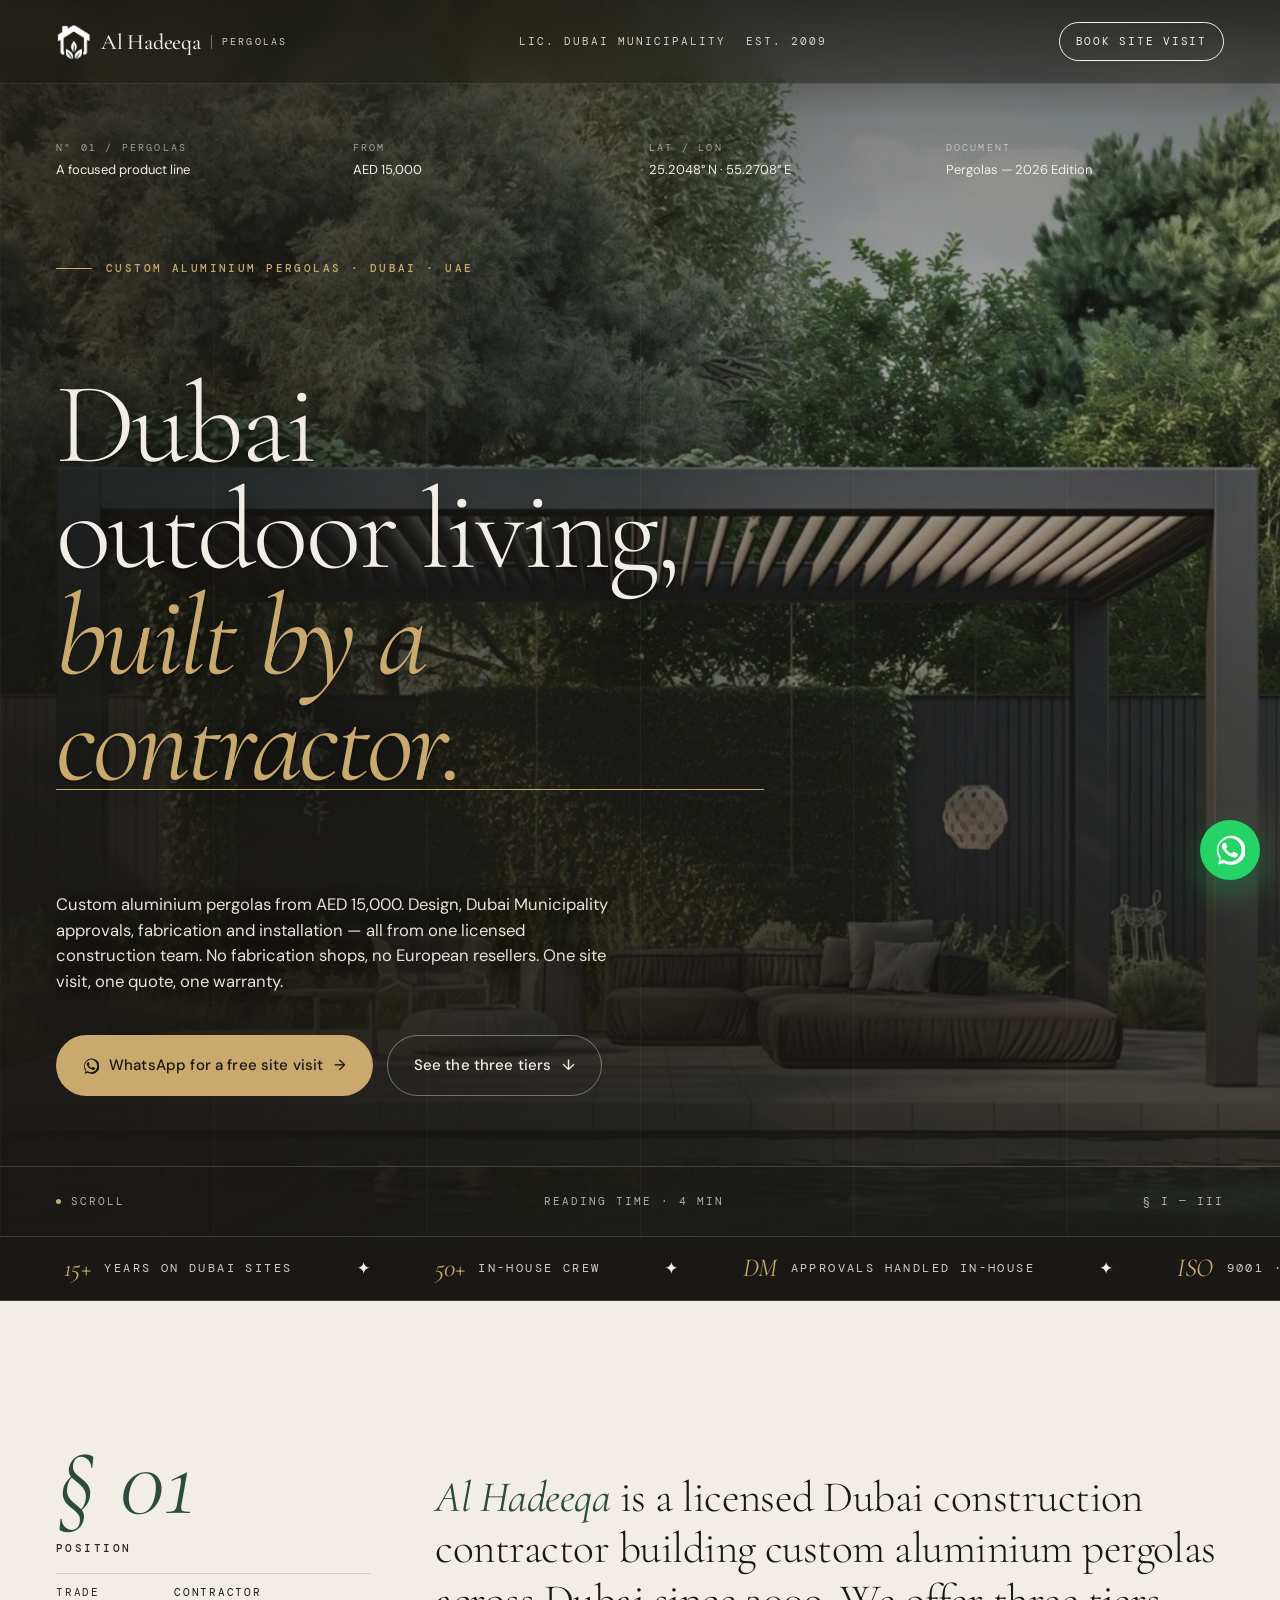
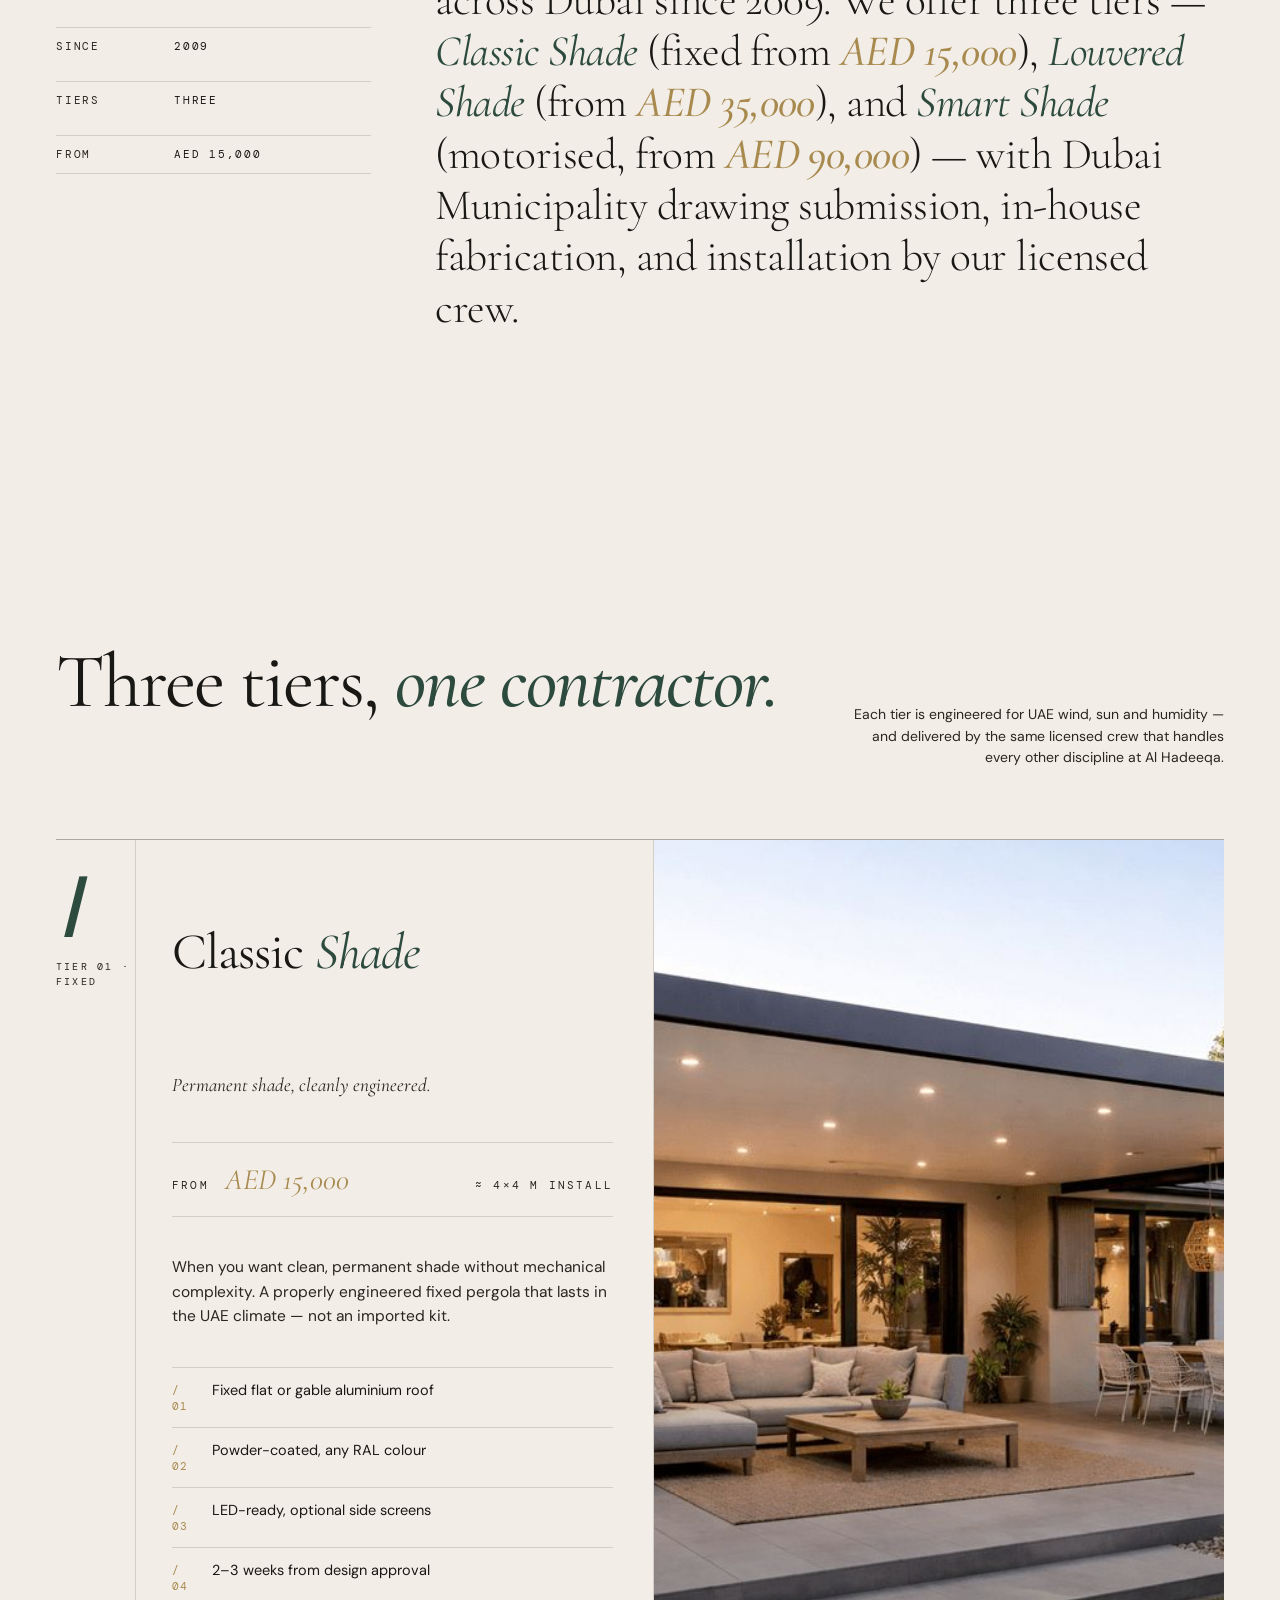
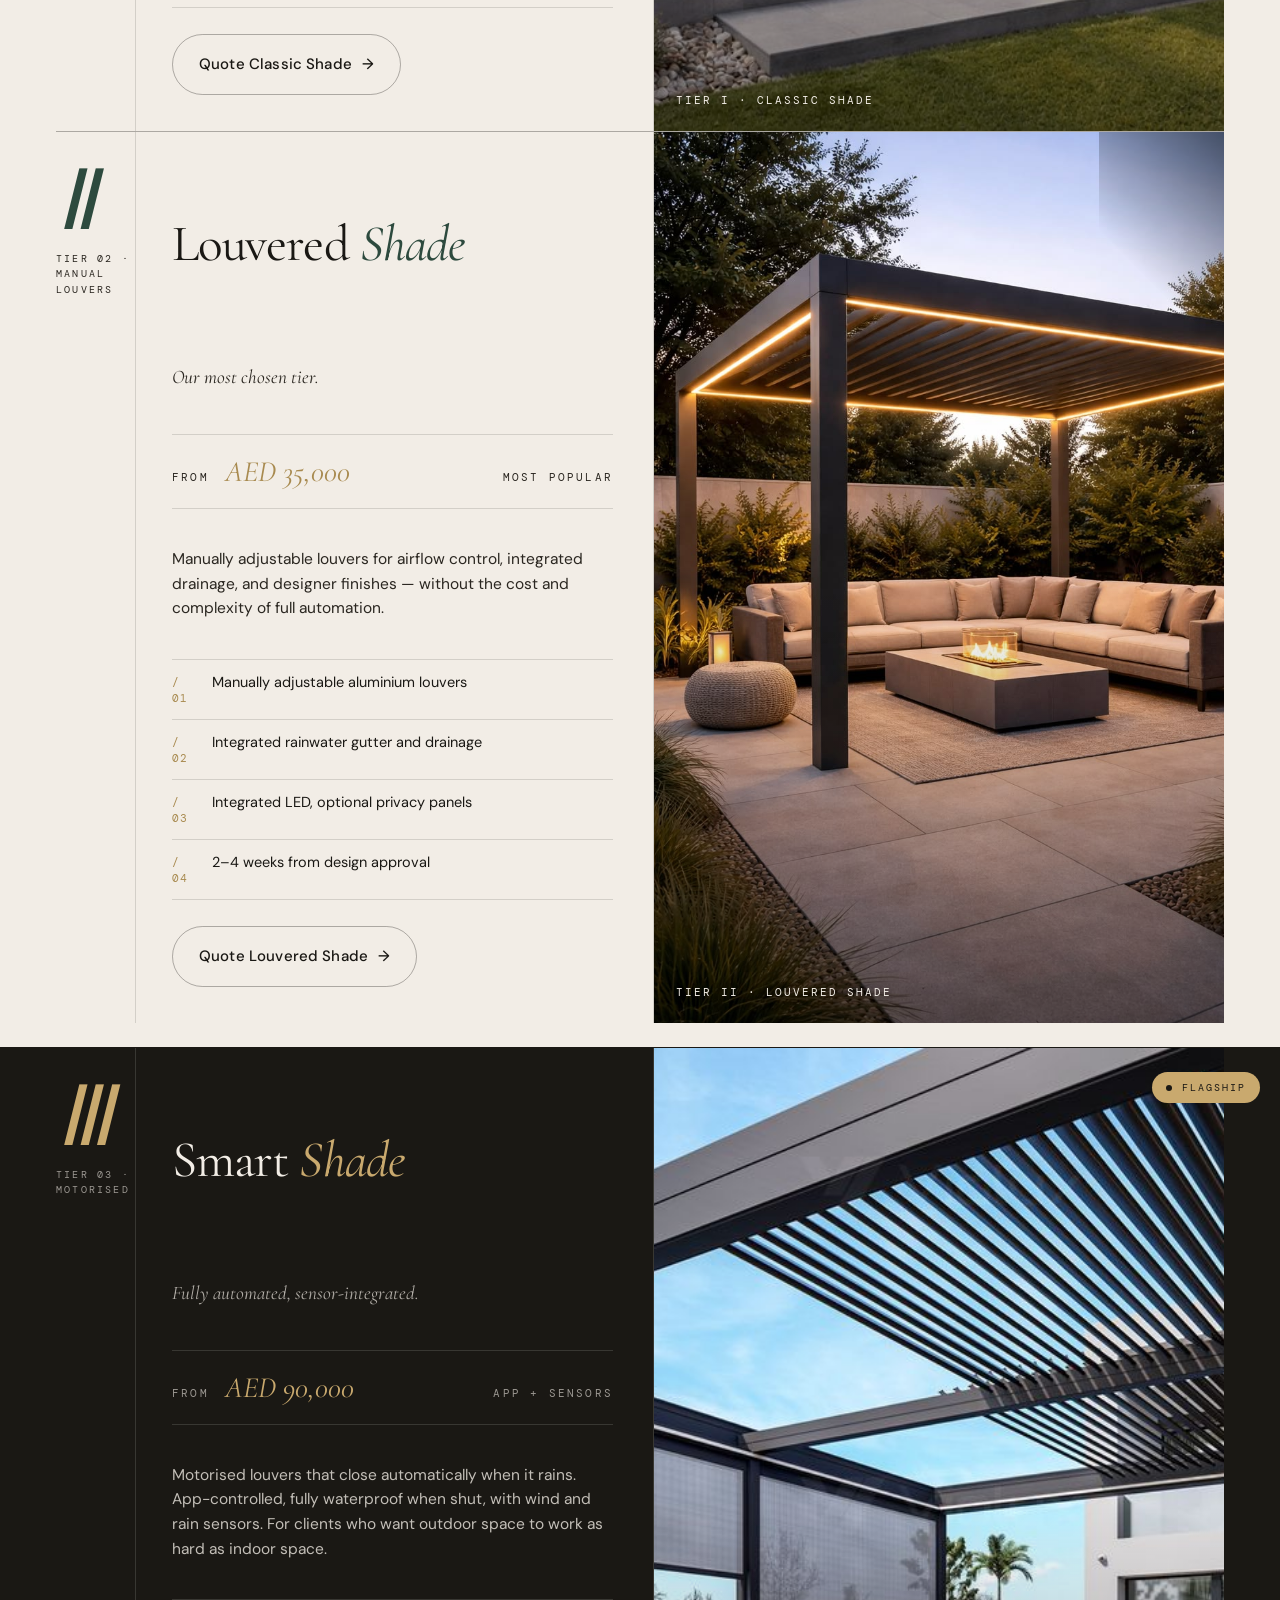
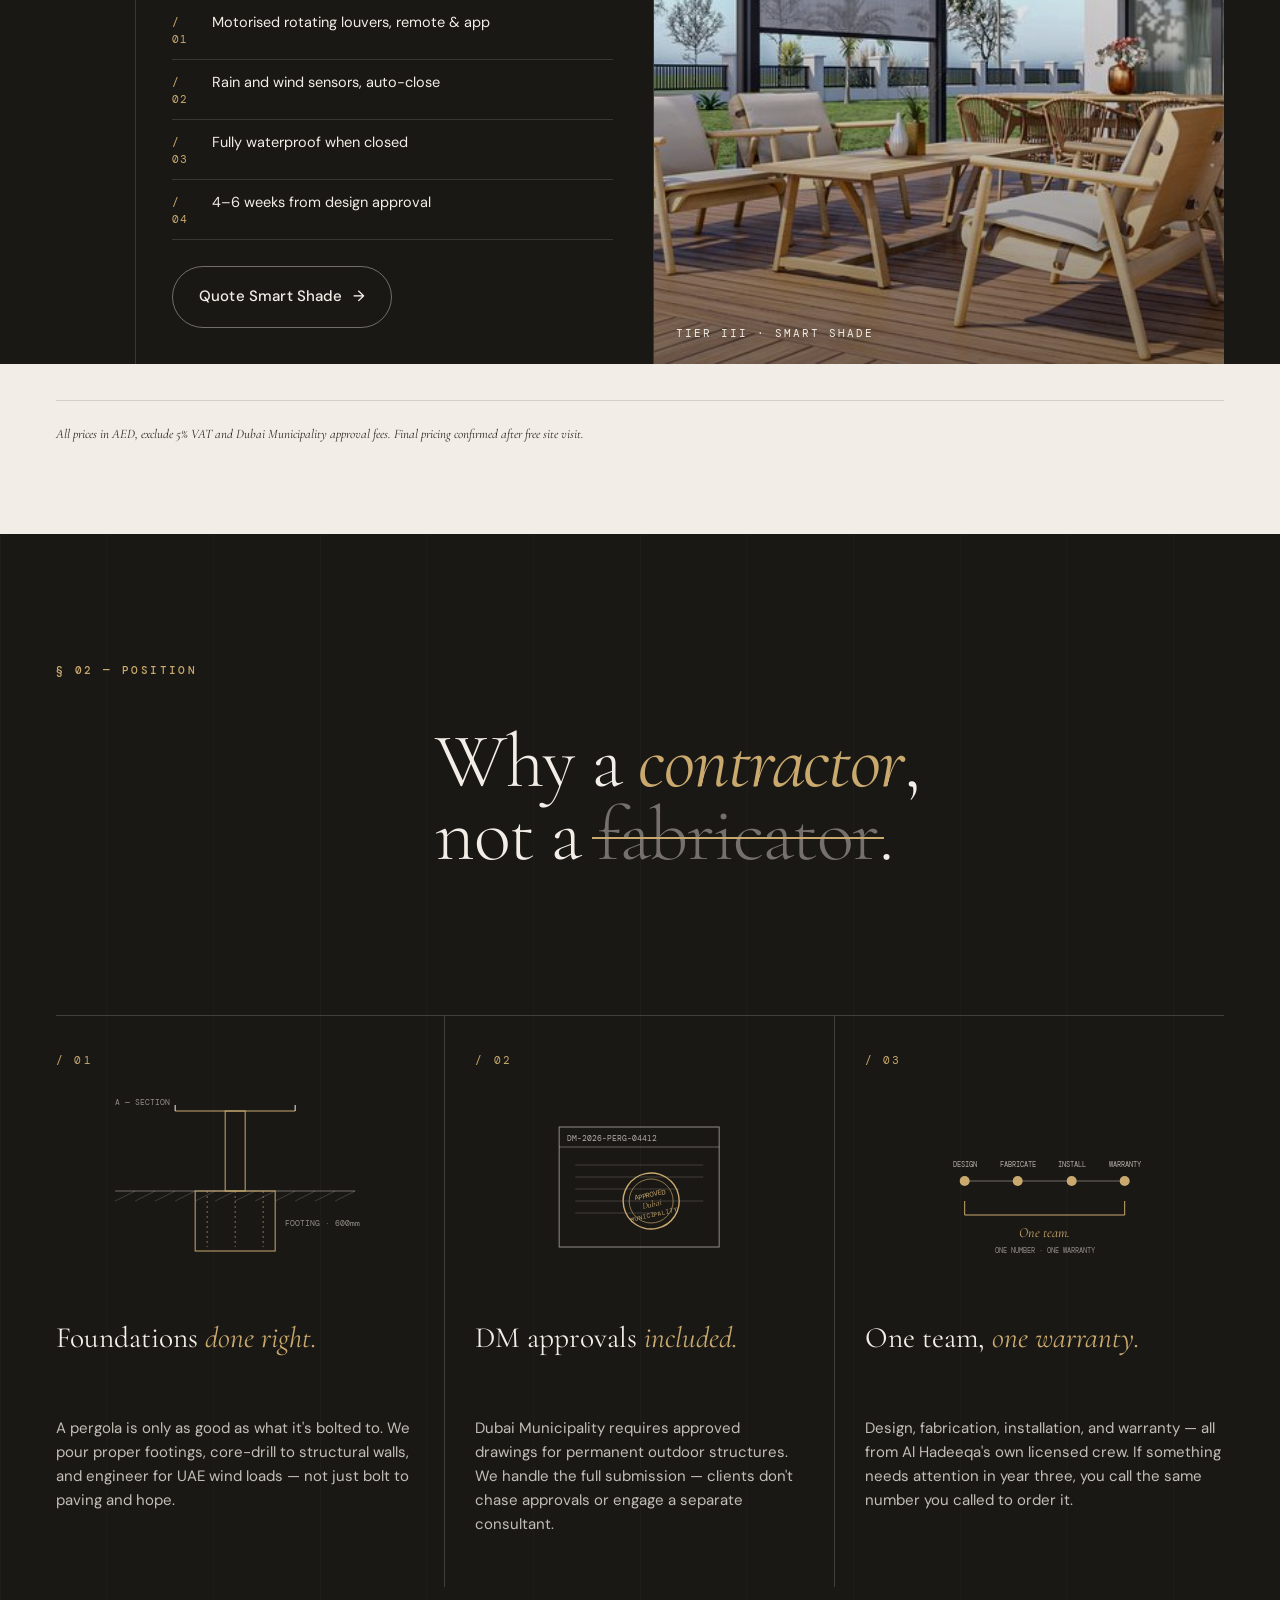
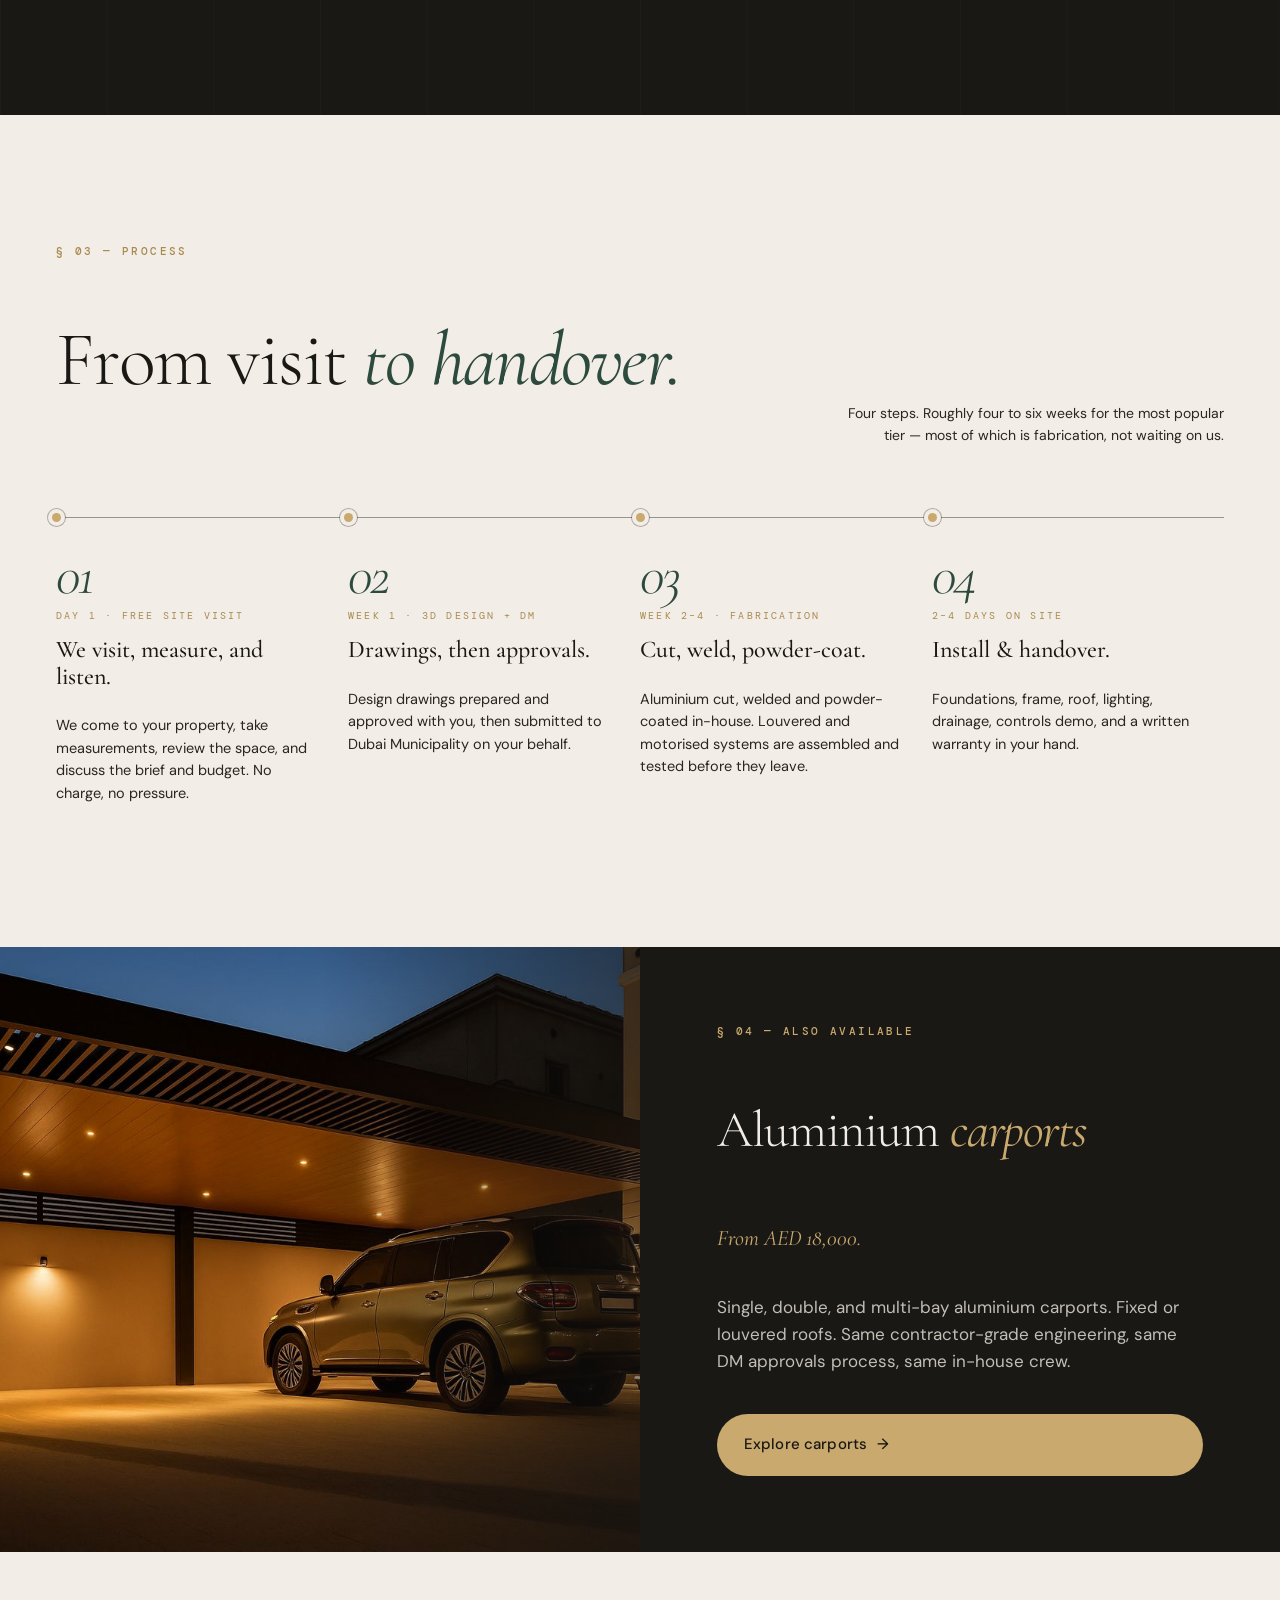
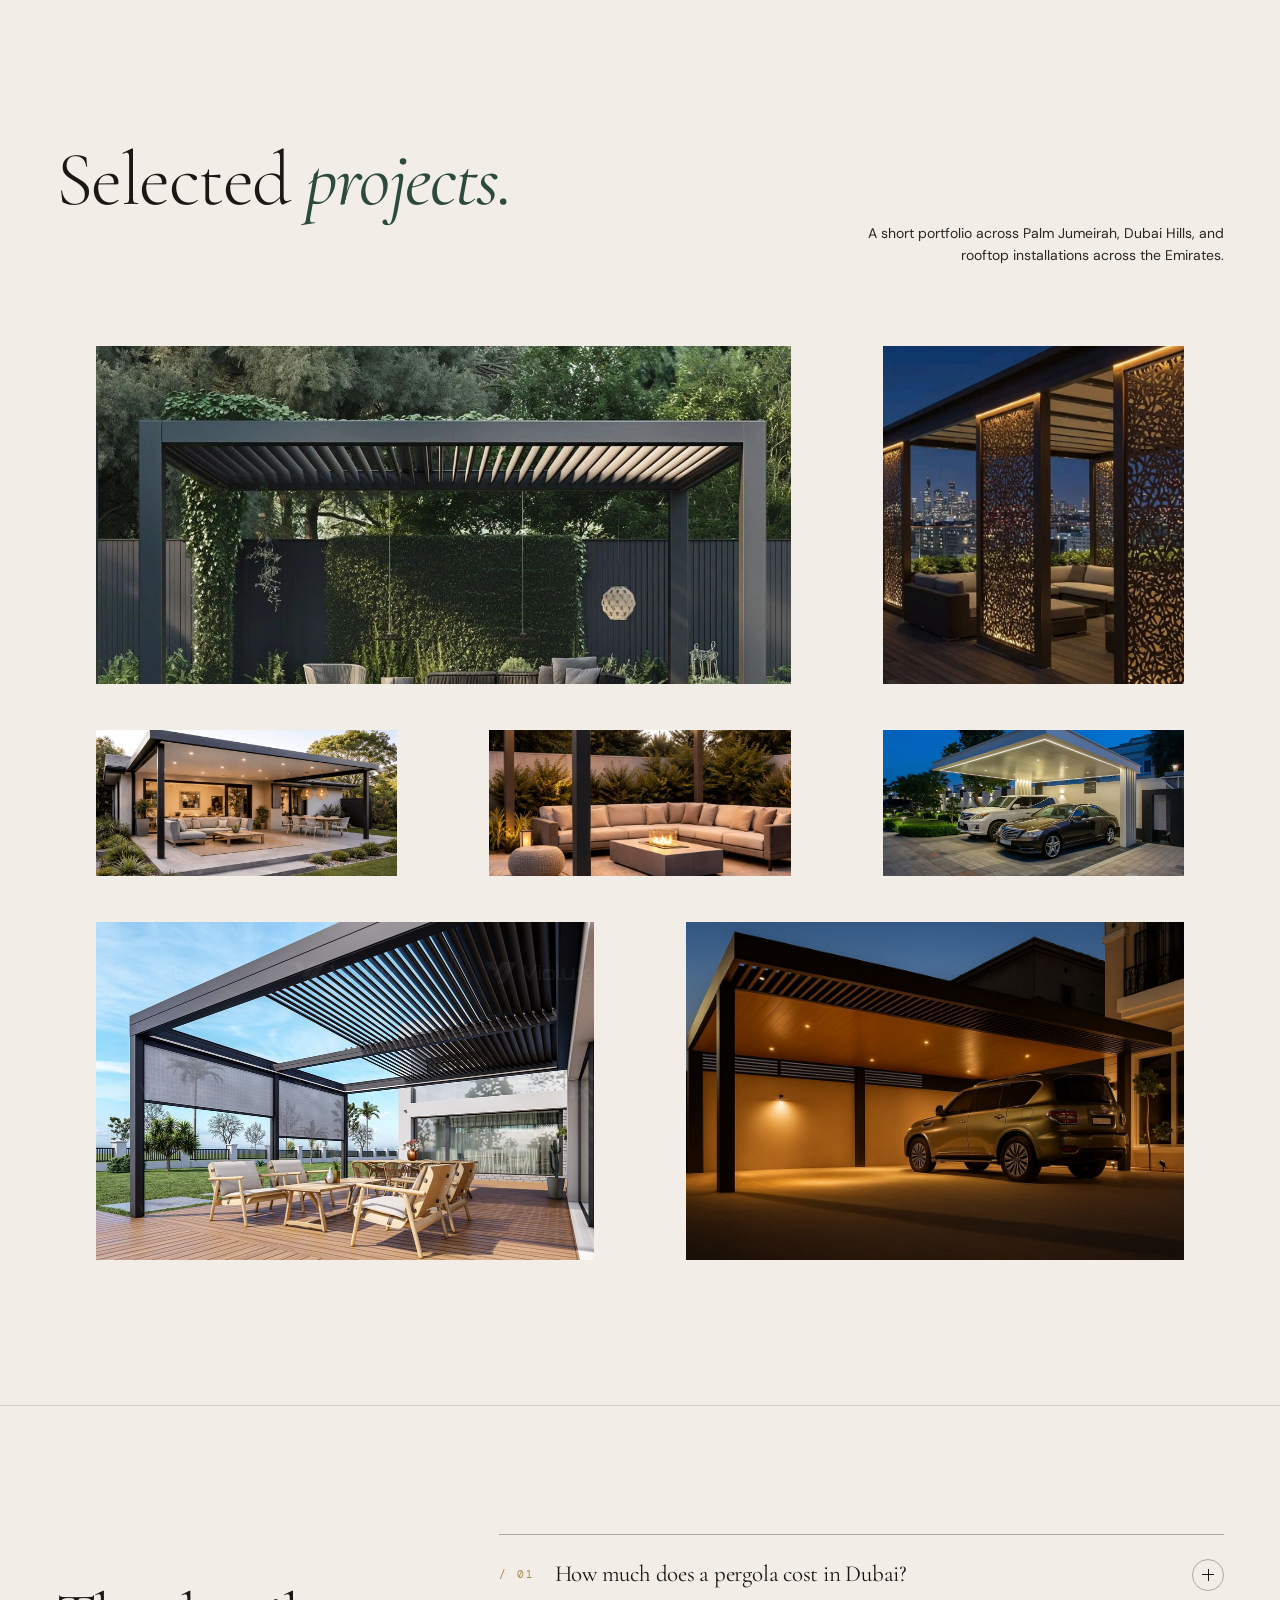
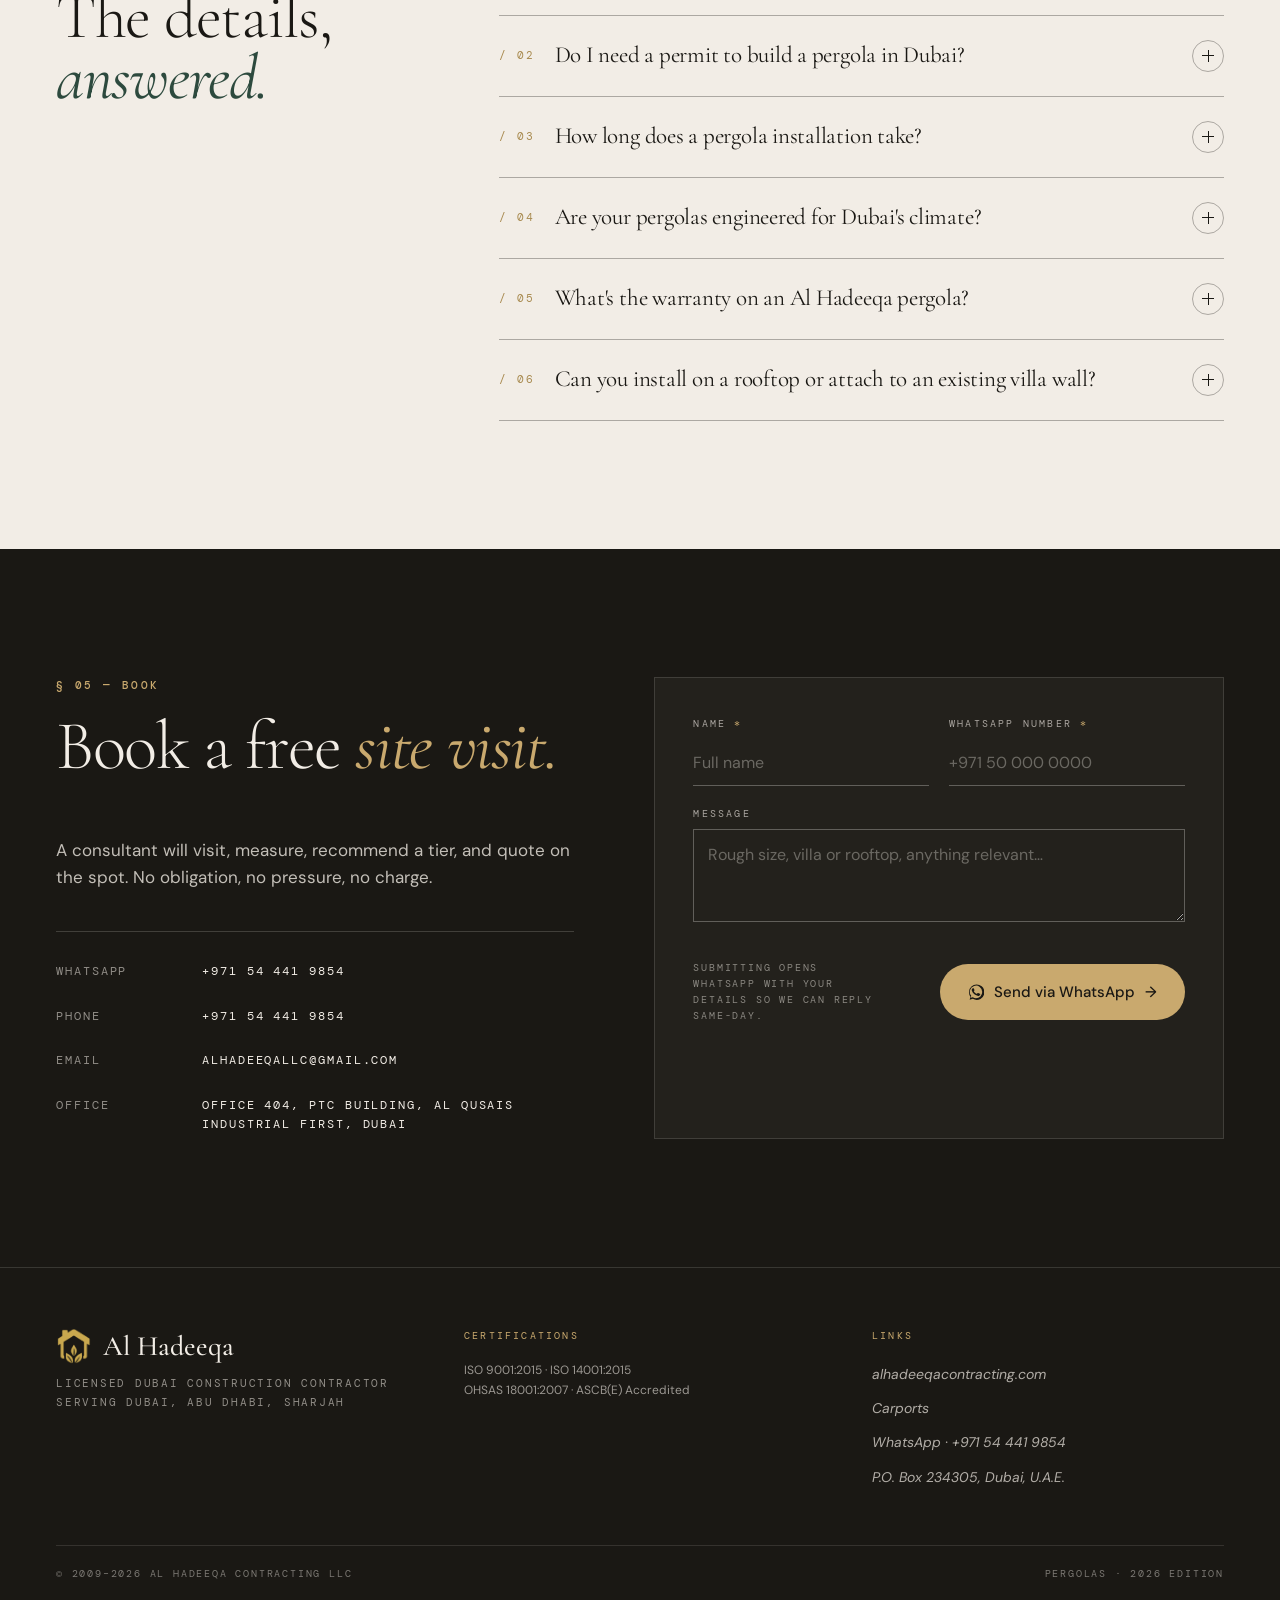
==== commit 10d5c934: "SEO" ====
--- a/pergolas-2026/index.html
+++ b/pergolas-2026/index.html
@@ -4,17 +4,26 @@
 <meta charset="utf-8" />
 <meta name="viewport" content="width=device-width,initial-scale=1,viewport-fit=cover" />
 <title>Custom Aluminium Pergolas Dubai — from AED 15,000 | Al Hadeeqa Contracting</title>
-<meta name="description" content="Custom aluminium pergolas in Dubai from AED 15,000. Designed, approved, fabricated and installed by a licensed Dubai construction contractor with 15+ years on the ground." />
-<link rel="canonical" href="https://offers.alhadeeqacontracting.com/pergolas" />
+<meta name="description" content="Custom aluminium pergolas in Dubai from AED 15,000. Classic Shade, Louvered, and motorised Smart Shade tiers. DM approvals included, in-house fabrication, installed by a licensed Dubai contractor. Free site visit." />
+<link rel="canonical" href="https://alhadeeqacontracting.com/pergolas-2026/" />
+<meta name="robots" content="index, follow" />
+<meta name="geo.region" content="AE-DU" />
+<meta name="geo.placename" content="Dubai, United Arab Emirates" />
+<meta name="geo.position" content="25.2048;55.2708" />
+<meta name="ICBM" content="25.2048, 55.2708" />
 <meta property="og:locale" content="en_AE" />
 <meta property="og:type" content="website" />
 <meta property="og:title" content="Custom Aluminium Pergolas Dubai — Al Hadeeqa Contracting" />
-<meta property="og:description" content="Built by a contractor, not a fabricator. Three tiers from AED 15,000. DM approvals, in-house crew, one warranty." />
-<meta property="og:image" content="assets/hero-bg.jpg" />
-<meta property="og:url" content="https://offers.alhadeeqacontracting.com/pergolas" />
+<meta property="og:description" content="Built by a contractor, not a fabricator. Classic Shade from AED 15,000, Louvered from AED 35,000, Smart Shade from AED 90,000. DM approvals, in-house crew, one warranty." />
+<meta property="og:image" content="https://alhadeeqacontracting.com/pergolas-2026/assets/hero-bg.jpg" />
+<meta property="og:url" content="https://alhadeeqacontracting.com/pergolas-2026/" />
 <meta name="twitter:card" content="summary_large_image" />
+<meta name="twitter:title" content="Custom Aluminium Pergolas Dubai — Al Hadeeqa Contracting" />
+<meta name="twitter:description" content="Built by a contractor, not a fabricator. Three tiers from AED 15,000. DM approvals, in-house crew, one warranty." />
+<meta name="twitter:image" content="https://alhadeeqacontracting.com/pergolas-2026/assets/hero-bg.jpg" />
 <meta name="theme-color" content="#1A1814" />
 
+<link rel="preload" as="image" href="assets/hero-bg.jpg" fetchpriority="high" />
 <link rel="preconnect" href="https://fonts.googleapis.com" />
 <link rel="preconnect" href="https://fonts.gstatic.com" crossorigin />
 <link href="https://fonts.googleapis.com/css2?family=Cormorant+Garamond:ital,wght@0,300;0,400;0,500;0,600;0,700;1,300;1,400;1,500;1,600;1,700&family=DM+Sans:wght@300;400;500;600;700&family=DM+Mono:wght@300;400;500&display=swap" rel="stylesheet" />
@@ -32,33 +41,109 @@
 <script type="application/ld+json">
 {
   "@context": "https://schema.org",
-  "@type": "Service",
-  "serviceType": "Custom Aluminium Pergola Design and Installation",
-  "name": "Al Hadeeqa Aluminium Pergolas",
-  "provider": {
-    "@type": "GeneralContractor",
-    "name": "Al Hadeeqa Contracting",
-    "url": "https://alhadeeqacontracting.com",
-    "telephone": "+971544419854",
-    "email": "alhadeeqallc@gmail.com",
-    "address": {
-      "@type": "PostalAddress",
-      "addressLocality": "Dubai",
-      "addressCountry": "AE",
-      "postOfficeBoxNumber": "234305"
+  "@type": ["LocalBusiness", "GeneralContractor"],
+  "@id": "https://alhadeeqacontracting.com/#business",
+  "name": "Al Hadeeqa Contracting",
+  "description": "Licensed Dubai construction contractor building custom aluminium pergolas, carports, and outdoor structures since 2009. ISO 9001:2015 and ISO 14001:2015 certified. 50+ in-house crew. 500+ projects completed across the UAE.",
+  "url": "https://alhadeeqacontracting.com",
+  "telephone": "+971544419854",
+  "email": "alhadeeqallc@gmail.com",
+  "address": {
+    "@type": "PostalAddress",
+    "streetAddress": "Office 404, PTC Building, Al Qusais Industrial First",
+    "addressLocality": "Dubai",
+    "addressCountry": "AE",
+    "postOfficeBoxNumber": "234305"
+  },
+  "geo": {
+    "@type": "GeoCoordinates",
+    "latitude": "25.2048",
+    "longitude": "55.2708"
+  },
+  "openingHoursSpecification": [{
+    "@type": "OpeningHoursSpecification",
+    "dayOfWeek": ["Saturday","Sunday","Monday","Tuesday","Wednesday","Thursday"],
+    "opens": "09:00",
+    "closes": "18:00"
+  }],
+  "priceRange": "AED 15,000–AED 90,000+",
+  "currenciesAccepted": "AED",
+  "hasCredential": ["ISO 9001:2015","ISO 14001:2015","OHSAS 18001:2007","ASCB(E) Accredited"],
+  "foundingDate": "2009",
+  "numberOfEmployees": {"@type": "QuantitativeValue", "value": 50},
+  "areaServed": [
+    {"@type": "City", "name": "Dubai"},
+    {"@type": "City", "name": "Abu Dhabi"},
+    {"@type": "City", "name": "Sharjah"}
+  ],
+  "hasOfferCatalog": {
+    "@type": "OfferCatalog",
+    "name": "Custom Aluminium Pergola Tiers — Dubai",
+    "itemListElement": [
+      {
+        "@type": "Offer",
+        "name": "Classic Shade Pergola",
+        "description": "Fixed aluminium pergola for Dubai villas and townhouses. UV-rated powder coating, wind-load compliant frame, integrated drainage. From AED 15,000.",
+        "priceCurrency": "AED",
+        "priceSpecification": {"@type": "PriceSpecification","priceCurrency": "AED","minPrice": "15000"}
+      },
+      {
+        "@type": "Offer",
+        "name": "Louvered Shade Pergola",
+        "description": "Adjustable louvered aluminium pergola with rotating blades and optional side sunscreens. Controls airflow and shade year-round. From AED 35,000.",
+        "priceCurrency": "AED",
+        "priceSpecification": {"@type": "PriceSpecification","priceCurrency": "AED","minPrice": "35000"}
+      },
+      {
+        "@type": "Offer",
+        "name": "Smart Shade Motorised Pergola",
+        "description": "Fully motorised aluminium pergola with rain sensor, app or remote control, and integrated LED lighting. Up to 10-year structural warranty. From AED 90,000.",
+        "priceCurrency": "AED",
+        "priceSpecification": {"@type": "PriceSpecification","priceCurrency": "AED","minPrice": "90000"}
+      }
+    ]
+  },
+  "sameAs": ["https://alhadeeqacontracting.com"]
+}
+</script>
+
+<script type="application/ld+json">
+{
+  "@context": "https://schema.org",
+  "@type": "HowTo",
+  "name": "How to Get a Custom Aluminium Pergola Installed in Dubai",
+  "description": "Al Hadeeqa Contracting's four-step process from free site visit to handover. Typically completed in 4–6 weeks including Dubai Municipality approval.",
+  "totalTime": "P6W",
+  "estimatedCost": {
+    "@type": "MonetaryAmount",
+    "currency": "AED",
+    "minValue": "15000"
+  },
+  "step": [
+    {
+      "@type": "HowToStep",
+      "position": 1,
+      "name": "Free Site Visit",
+      "text": "A consultant visits your property, takes measurements, reviews the space, and discusses your brief and budget. No charge, no obligation."
     },
-    "hasCredential": ["ISO 9001:2015", "ISO 14001:2015", "OHSAS 18001:2007", "ASCB(E) Accredited"],
-    "foundingDate": "2009"
-  },
-  "areaServed": [
-    {"@type":"AdministrativeArea","name":"Dubai"},
-    {"@type":"AdministrativeArea","name":"Abu Dhabi"},
-    {"@type":"AdministrativeArea","name":"Sharjah"}
-  ],
-  "offers": [
-    {"@type":"Offer","name":"Classic Shade Pergola","priceCurrency":"AED","price":"15000","priceSpecification":{"@type":"PriceSpecification","priceCurrency":"AED","minPrice":"15000"}},
-    {"@type":"Offer","name":"Louvered Shade Pergola","priceCurrency":"AED","price":"35000","priceSpecification":{"@type":"PriceSpecification","priceCurrency":"AED","minPrice":"35000"}},
-    {"@type":"Offer","name":"Smart Shade Motorised Pergola","priceCurrency":"AED","price":"90000","priceSpecification":{"@type":"PriceSpecification","priceCurrency":"AED","minPrice":"90000"}}
+    {
+      "@type": "HowToStep",
+      "position": 2,
+      "name": "3D Design and Dubai Municipality Approval",
+      "text": "Design drawings are prepared and agreed with the client, then submitted to Dubai Municipality on the client's behalf. No separate consultant needed."
+    },
+    {
+      "@type": "HowToStep",
+      "position": 3,
+      "name": "In-House Fabrication",
+      "text": "Aluminium profiles are cut, welded, and powder-coated in-house. Louvered and motorised systems are assembled and tested before leaving the facility."
+    },
+    {
+      "@type": "HowToStep",
+      "position": 4,
+      "name": "Installation and Handover",
+      "text": "The licensed crew installs foundations, frame, roof, lighting, and drainage on site in 2–4 days. A controls demonstration and written warranty are provided at handover."
+    }
   ]
 }
 </script>
@@ -73,7 +158,15 @@
       "name": "How much does a pergola cost in Dubai?",
       "acceptedAnswer": {
         "@type": "Answer",
-        "text": "Our pergolas start from AED 15,000 for Classic Shade (fixed aluminium), AED 35,000 for Louvered Shade, and AED 90,000 for Smart Shade (motorised with rain sensors). Final price depends on size, site conditions, and specification. We provide exact pricing after a free site visit."
+        "text": "Aluminium pergolas in Dubai cost from AED 15,000 for a Classic Shade (fixed roof), AED 35,000 for a Louvered Shade (adjustable blades), and AED 90,000 for a Smart Shade (fully motorised with rain sensor and LED lighting). Final price depends on size, site conditions, and specification. Al Hadeeqa Contracting provides exact pricing after a free site visit."
+      }
+    },
+    {
+      "@type": "Question",
+      "name": "Who installs pergolas in Dubai?",
+      "acceptedAnswer": {
+        "@type": "Answer",
+        "text": "Al Hadeeqa Contracting is a licensed Dubai construction contractor that designs, fabricates, and installs custom aluminium pergolas in Dubai. Founded in 2009 and ISO 9001:2015 certified, they handle everything from Dubai Municipality approvals to in-house fabrication and installation with a 50+ person crew."
       }
     },
     {
@@ -81,39 +174,63 @@
       "name": "Do I need a permit to build a pergola in Dubai?",
       "acceptedAnswer": {
         "@type": "Answer",
-        "text": "Most permanent pergolas in Dubai require Dubai Municipality approval. We handle the drawing submission and approval process as part of every project — clients do not need to engage a separate consultant or chase approvals."
+        "text": "Most permanent pergolas in Dubai require Dubai Municipality approval. Al Hadeeqa Contracting handles the full drawing submission and approval process as part of every project — clients do not need to engage a separate consultant or manage approvals themselves."
       }
     },
     {
       "@type": "Question",
-      "name": "How long does a pergola installation take?",
+      "name": "What is a louvered pergola?",
       "acceptedAnswer": {
         "@type": "Answer",
-        "text": "From design approval to handover: 2 to 3 weeks for Classic Shade, 2 to 4 weeks for Louvered Shade, and 4 to 6 weeks for Smart Shade. DM approval typically adds 1 to 2 weeks to the timeline."
+        "text": "A louvered pergola has a roof made of adjustable aluminium slats (louvres) that rotate to control sunlight and airflow. When open, the louvres let in breeze and light. When closed, they provide full shade and some rain protection. Al Hadeeqa's Louvered Shade pergola starts from AED 35,000 in Dubai."
       }
     },
     {
       "@type": "Question",
-      "name": "Are your pergolas engineered for Dubai's climate?",
+      "name": "What is a motorised pergola?",
       "acceptedAnswer": {
         "@type": "Answer",
-        "text": "Yes. Every pergola is specified for UAE conditions — UV-rated powder coatings, wind-load compliant frames, and integrated drainage. We do not import European catalogue systems that were not designed for 50-degree summers and 90% humidity."
+        "text": "A motorised pergola has an automated roof system controlled by remote, app, or rain sensor. Al Hadeeqa's Smart Shade motorised pergola features motorised louvres, integrated LED perimeter lighting, a rain sensor that closes the roof automatically, and a 10-year structural warranty. Prices start from AED 90,000 in Dubai."
       }
     },
     {
       "@type": "Question",
-      "name": "What's the warranty on an Al Hadeeqa pergola?",
+      "name": "How long does a pergola installation take in Dubai?",
       "acceptedAnswer": {
         "@type": "Answer",
-        "text": "Classic and Louvered Shade carry a 5-year structural warranty. Smart Shade carries up to 10 years on the frame and 2 years on the motor and control systems. Written warranty provided at handover."
+        "text": "From design approval to handover: 2–3 weeks for Classic Shade, 2–4 weeks for Louvered Shade, and 4–6 weeks for Smart Shade. Dubai Municipality approval typically adds 1–2 weeks. On-site installation takes 2–4 days."
       }
     },
     {
       "@type": "Question",
-      "name": "Can you install on a rooftop or attach to an existing villa wall?",
+      "name": "Are pergolas engineered for Dubai's climate?",
       "acceptedAnswer": {
         "@type": "Answer",
-        "text": "Yes. We do both. Rooftop installations require structural review and DM approval. Wall-mounted pergolas require core-drilling to structural walls and proper anchoring — both standard for our licensed construction team."
+        "text": "Al Hadeeqa's pergolas are specified for UAE conditions: UV-rated powder coatings, wind-load compliant aluminium frames, and integrated drainage. They are not imported European catalogue systems — every structure is designed for 50-degree summers and high humidity."
+      }
+    },
+    {
+      "@type": "Question",
+      "name": "What warranty does Al Hadeeqa offer on pergolas?",
+      "acceptedAnswer": {
+        "@type": "Answer",
+        "text": "Classic Shade and Louvered Shade pergolas carry a 5-year structural warranty. Smart Shade carries up to 10 years on the frame and 2 years on the motor and control systems. A written warranty is provided at handover."
+      }
+    },
+    {
+      "@type": "Question",
+      "name": "Can a pergola be installed on a rooftop or attached to a villa wall in Dubai?",
+      "acceptedAnswer": {
+        "@type": "Answer",
+        "text": "Yes. Al Hadeeqa installs rooftop pergolas (which require structural review and Dubai Municipality approval) and wall-mounted pergolas (core-drilled and anchored to structural walls). Both are standard for their licensed construction team."
+      }
+    },
+    {
+      "@type": "Question",
+      "name": "Does Al Hadeeqa install pergolas in Abu Dhabi or Sharjah?",
+      "acceptedAnswer": {
+        "@type": "Answer",
+        "text": "Al Hadeeqa Contracting primarily serves Dubai. They also take select projects in Abu Dhabi and Sharjah. Contact them via WhatsApp at +971 54 441 9854 to discuss your project location."
       }
     }
   ]
@@ -1590,6 +1707,8 @@
     <span class="lbl-short">Book visit</span>
   </a>
 </header>
+
+<main id="main-content">
 
 <!-- HERO ================================================================= -->
 <section class="hero" id="hero">
@@ -2125,6 +2244,8 @@
   </div>
 </section>
 
+</main>
+
 <!-- FOOTER ============================================================== -->
 <footer class="footer">
   <div class="wrap">
@@ -2148,12 +2269,14 @@
       </div>
       <div>
         <div class="footer-h">Links</div>
+        <address>
         <ul class="footer-list">
           <li><a href="https://alhadeeqacontracting.com" target="_blank" rel="noopener">alhadeeqacontracting.com</a></li>
           <li><a href="https://alhadeeqacontracting.com/services/carports" target="_blank" rel="noopener">Carports</a></li>
           <li><a class="wa-link" data-wa-context="footer" href="https://wa.me/971544419854?text=Hi%20Al%20Hadeeqa%2C%20I%27d%20like%20to%20book%20a%20free%20pergola%20site%20visit." target="_blank" rel="noopener">WhatsApp · +971 54 441 9854</a></li>
           <li><span>P.O. Box 234305, Dubai, U.A.E.</span></li>
         </ul>
+        </address>
       </div>
     </div>
     <div class="footer-bot">
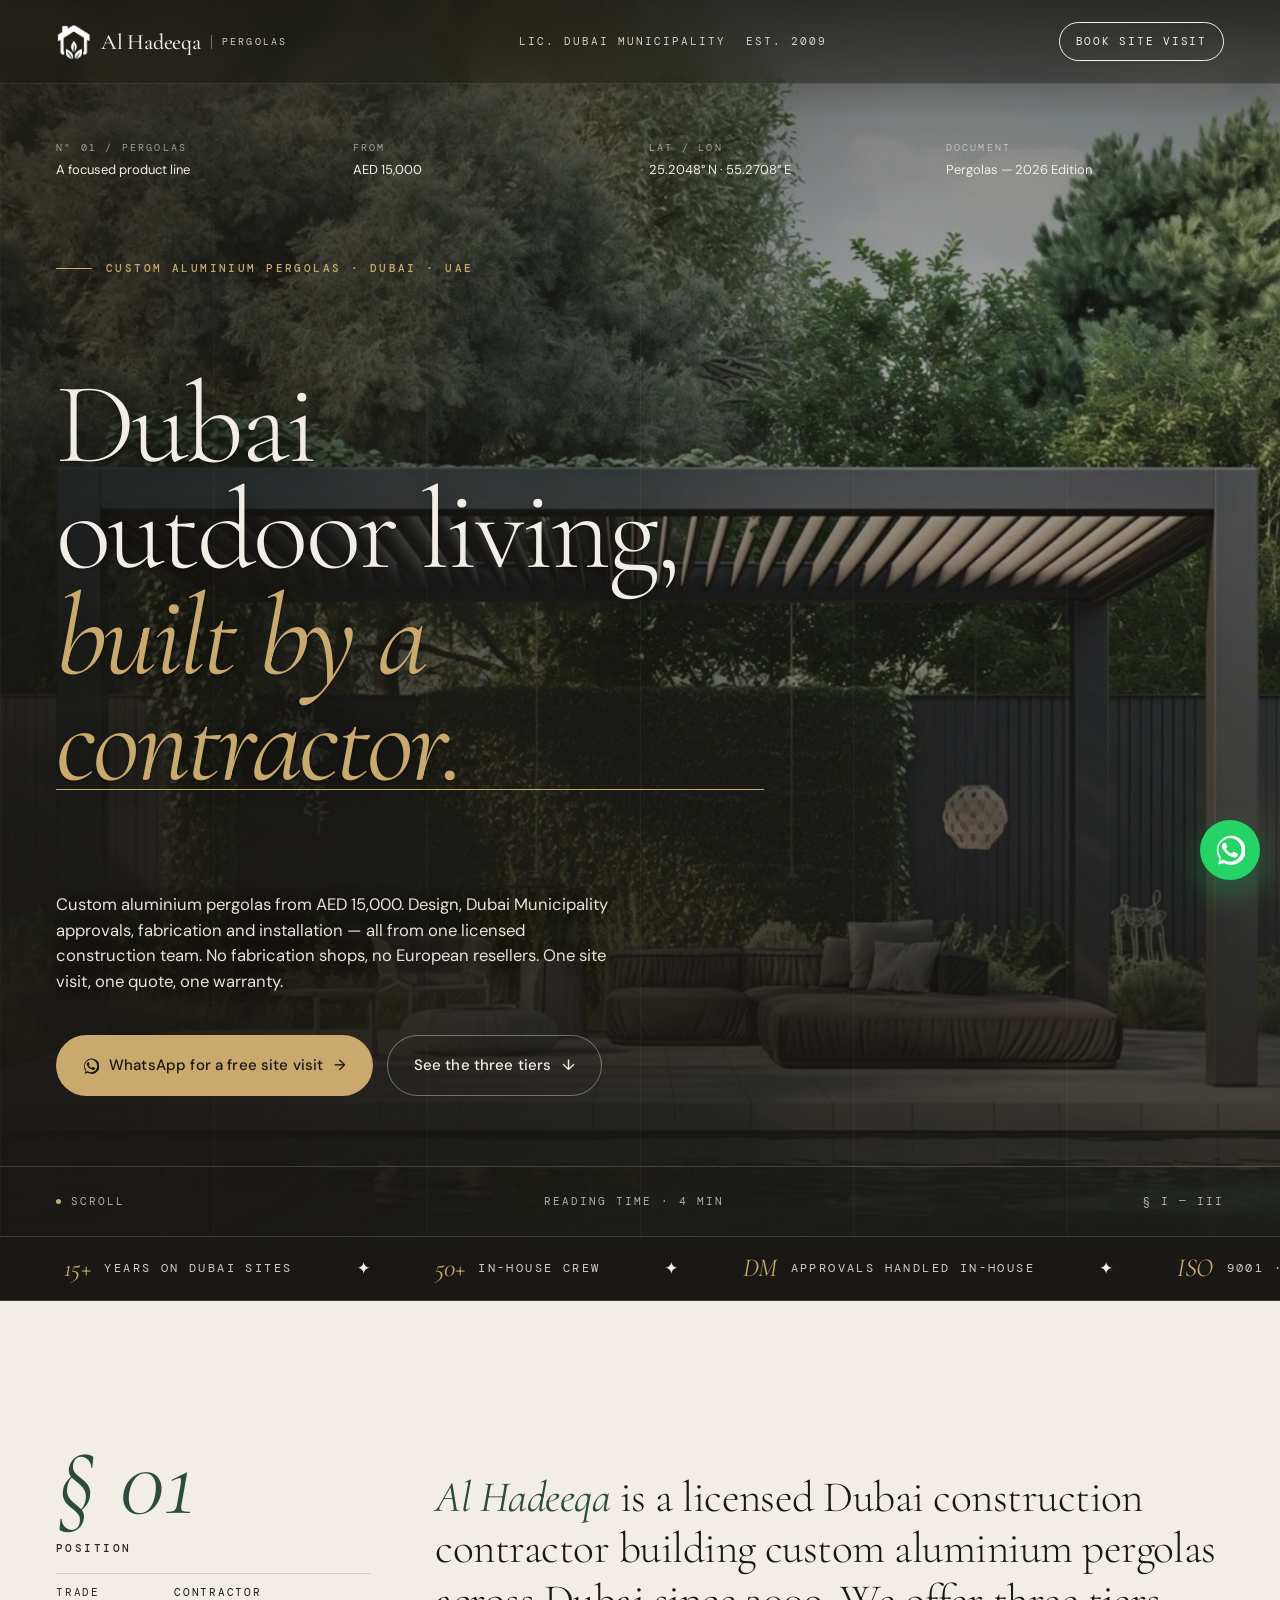
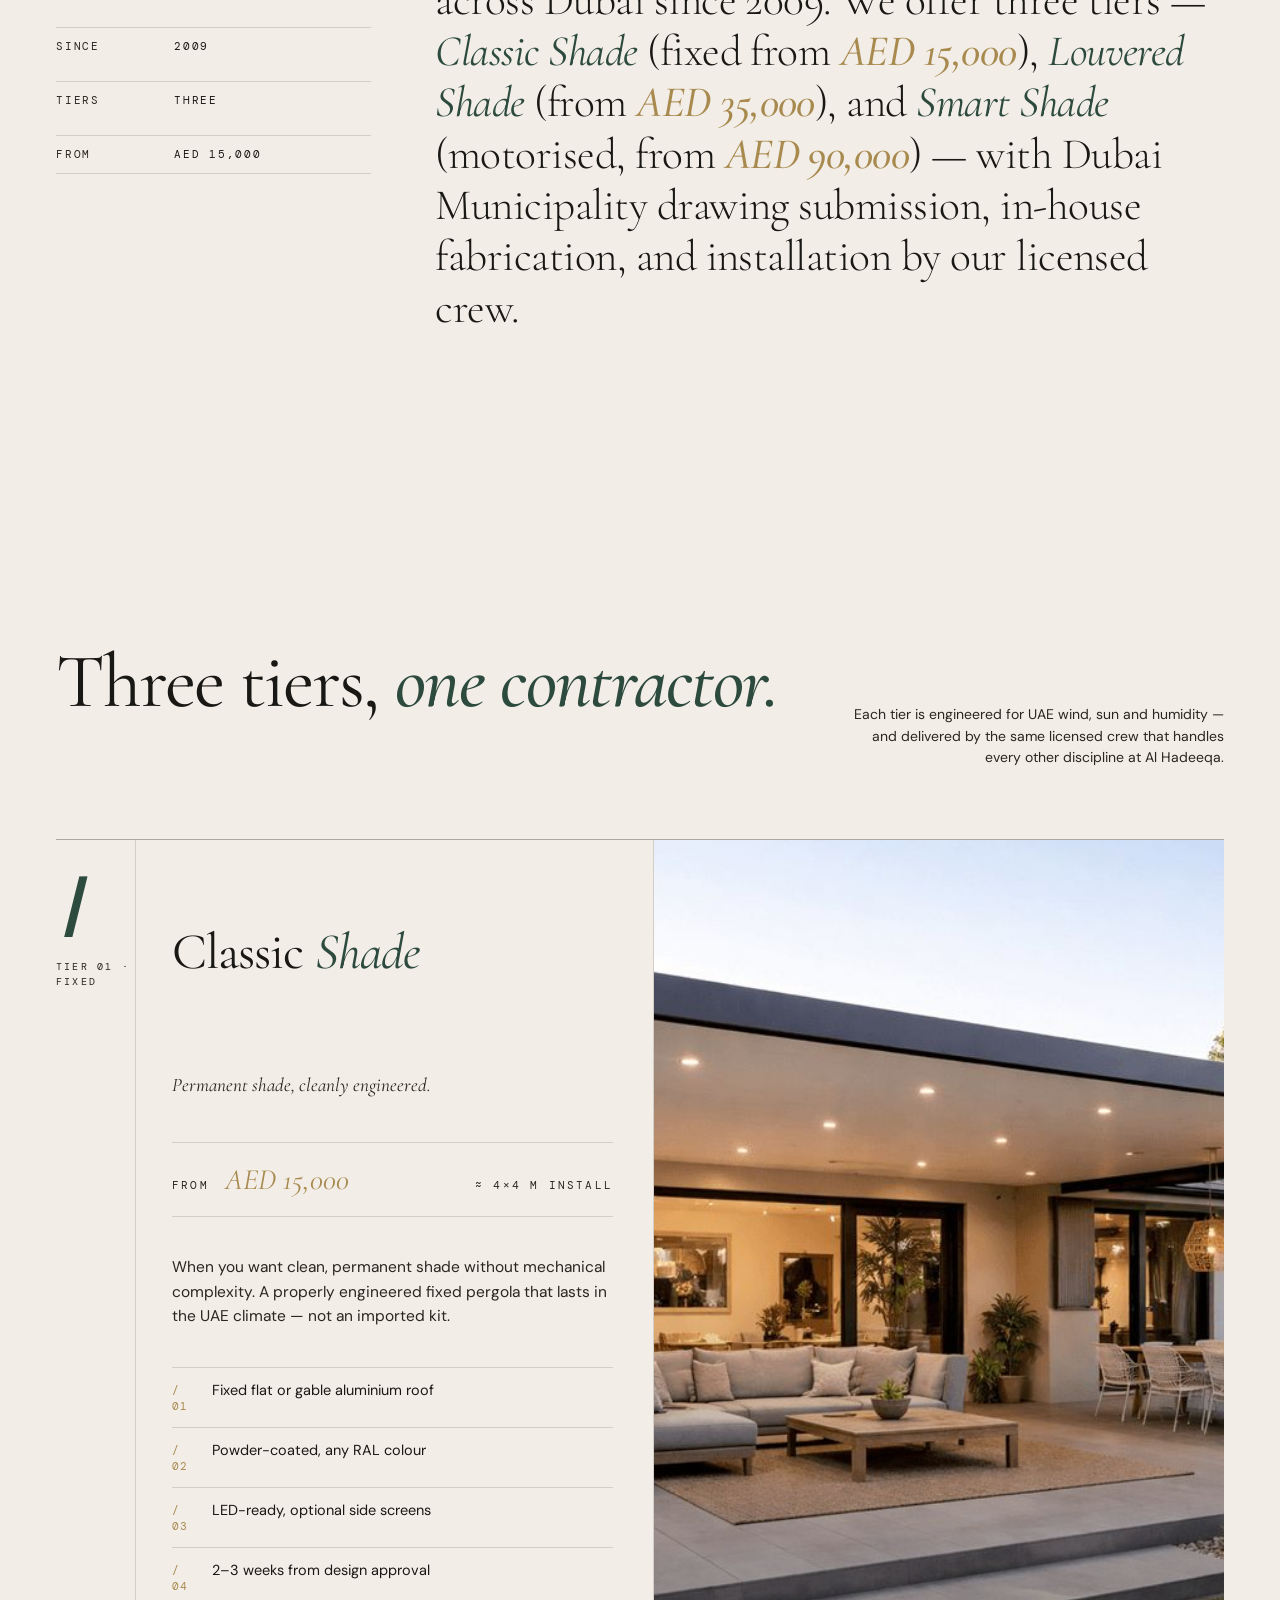
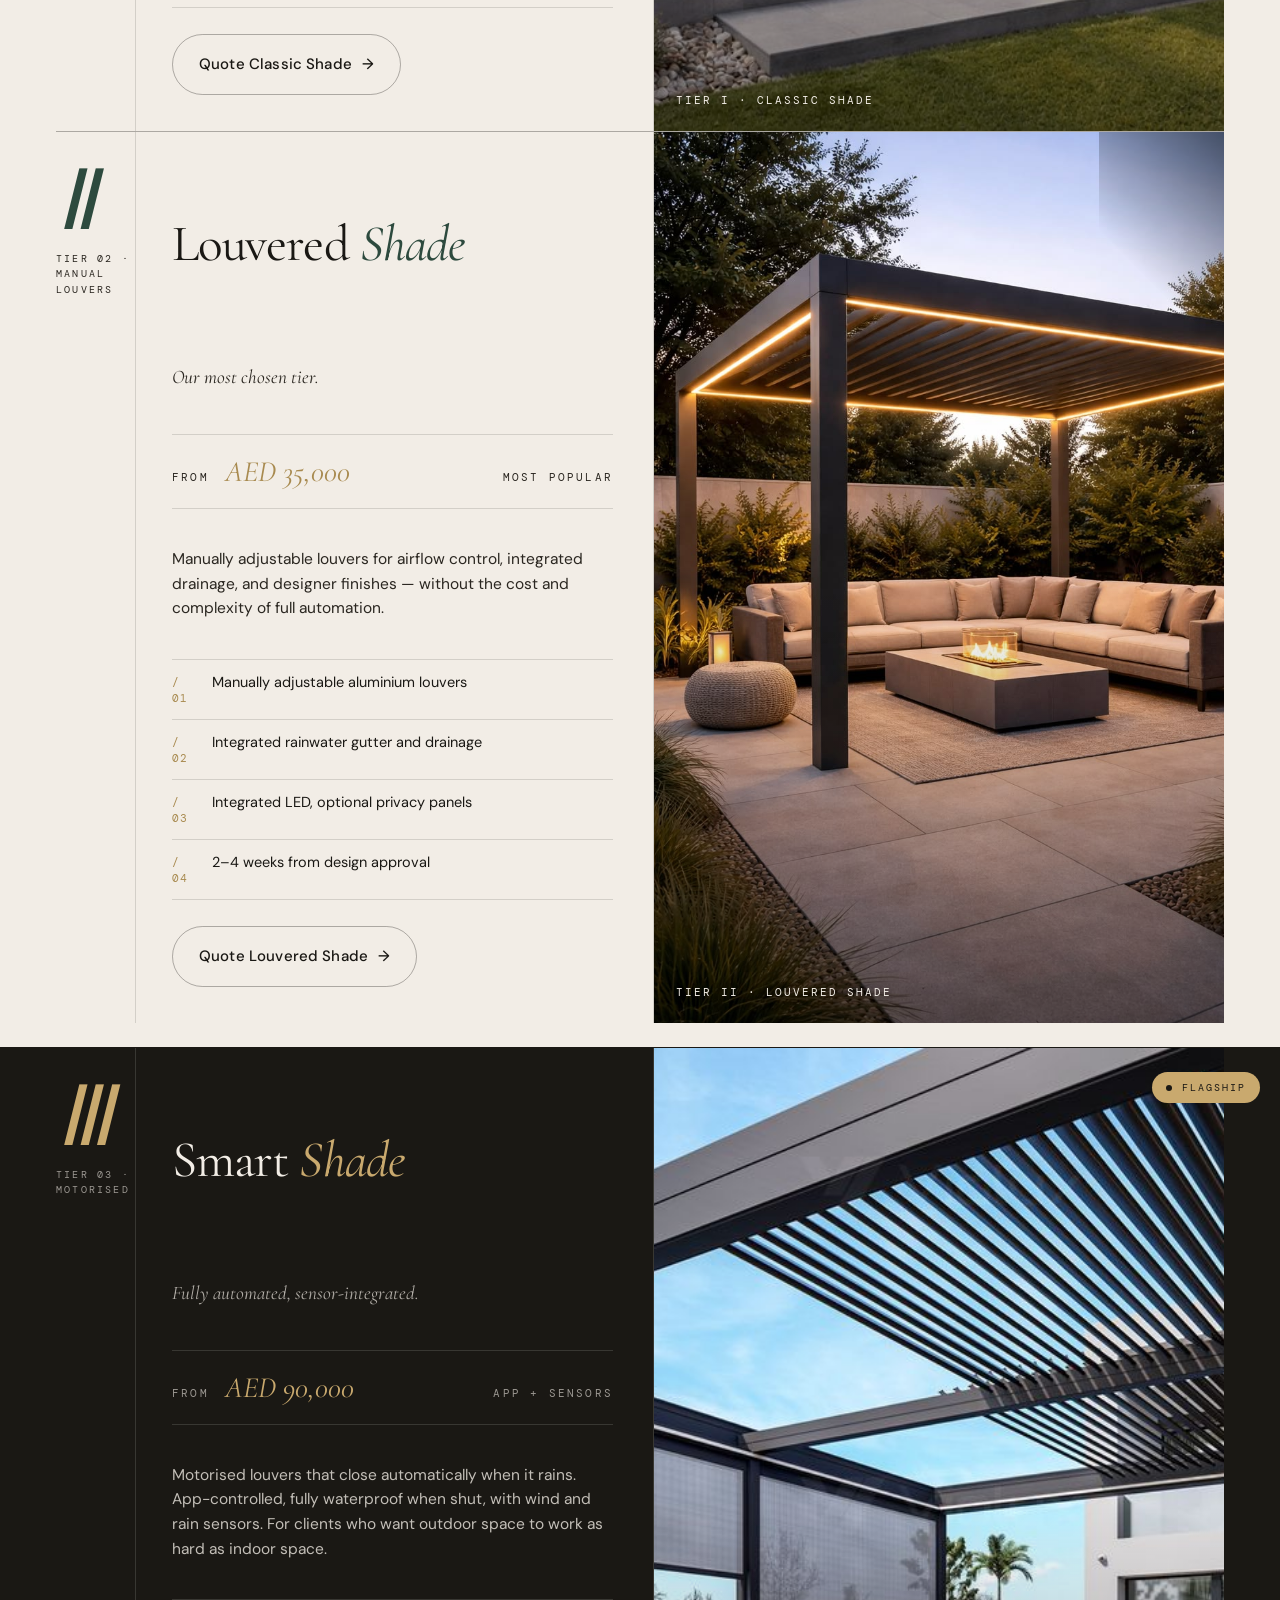
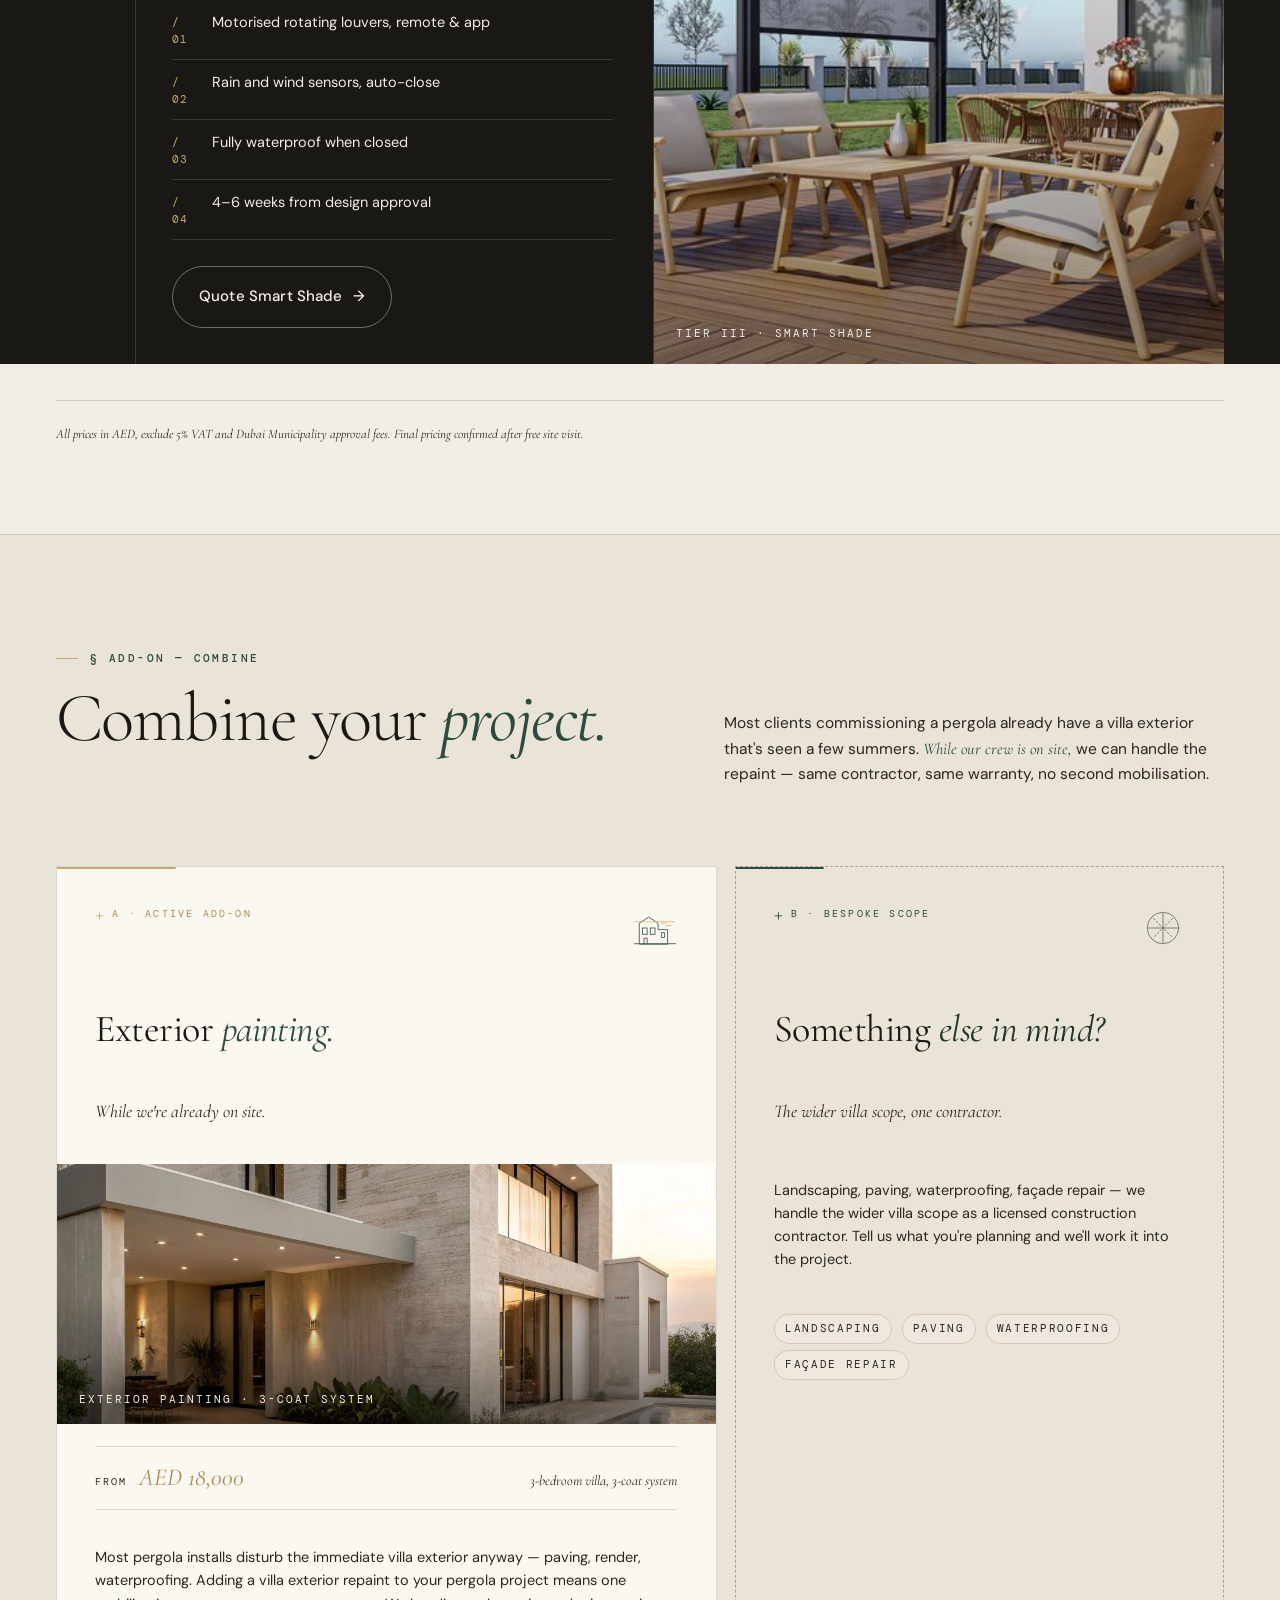
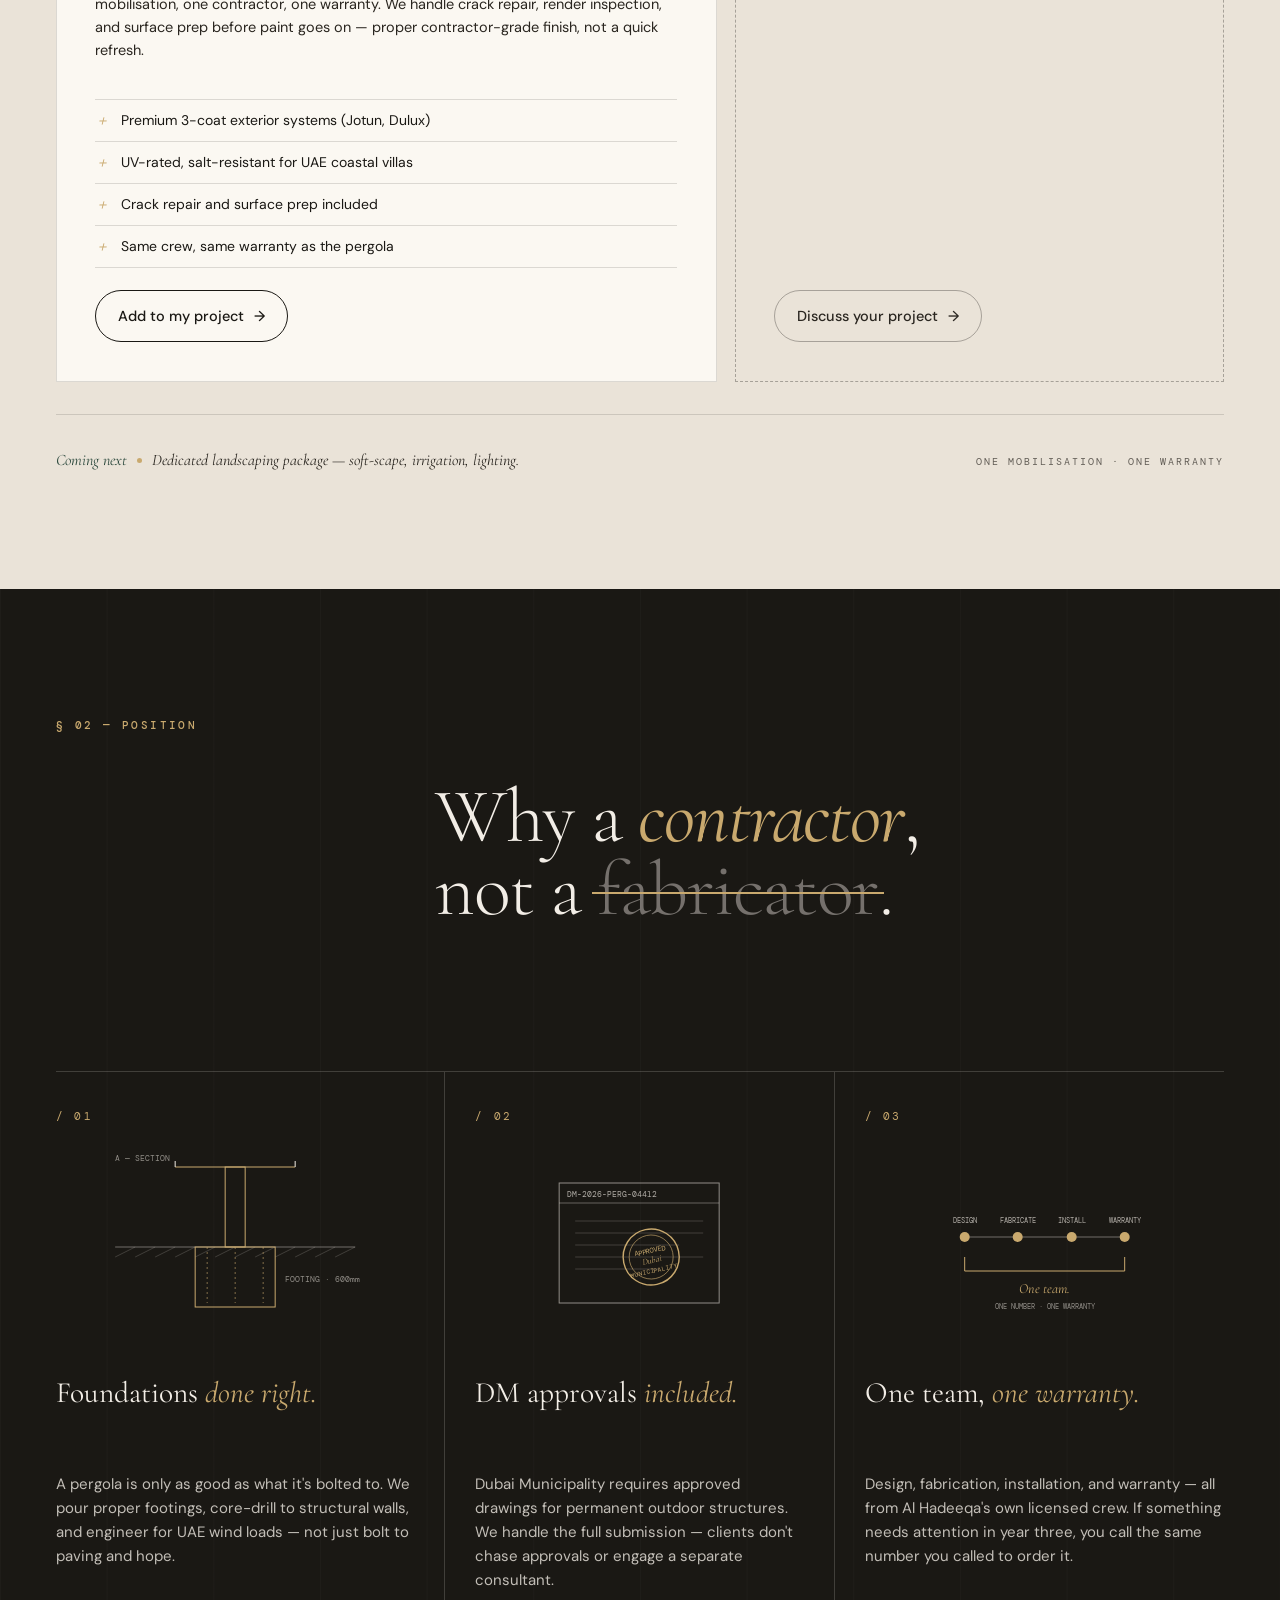
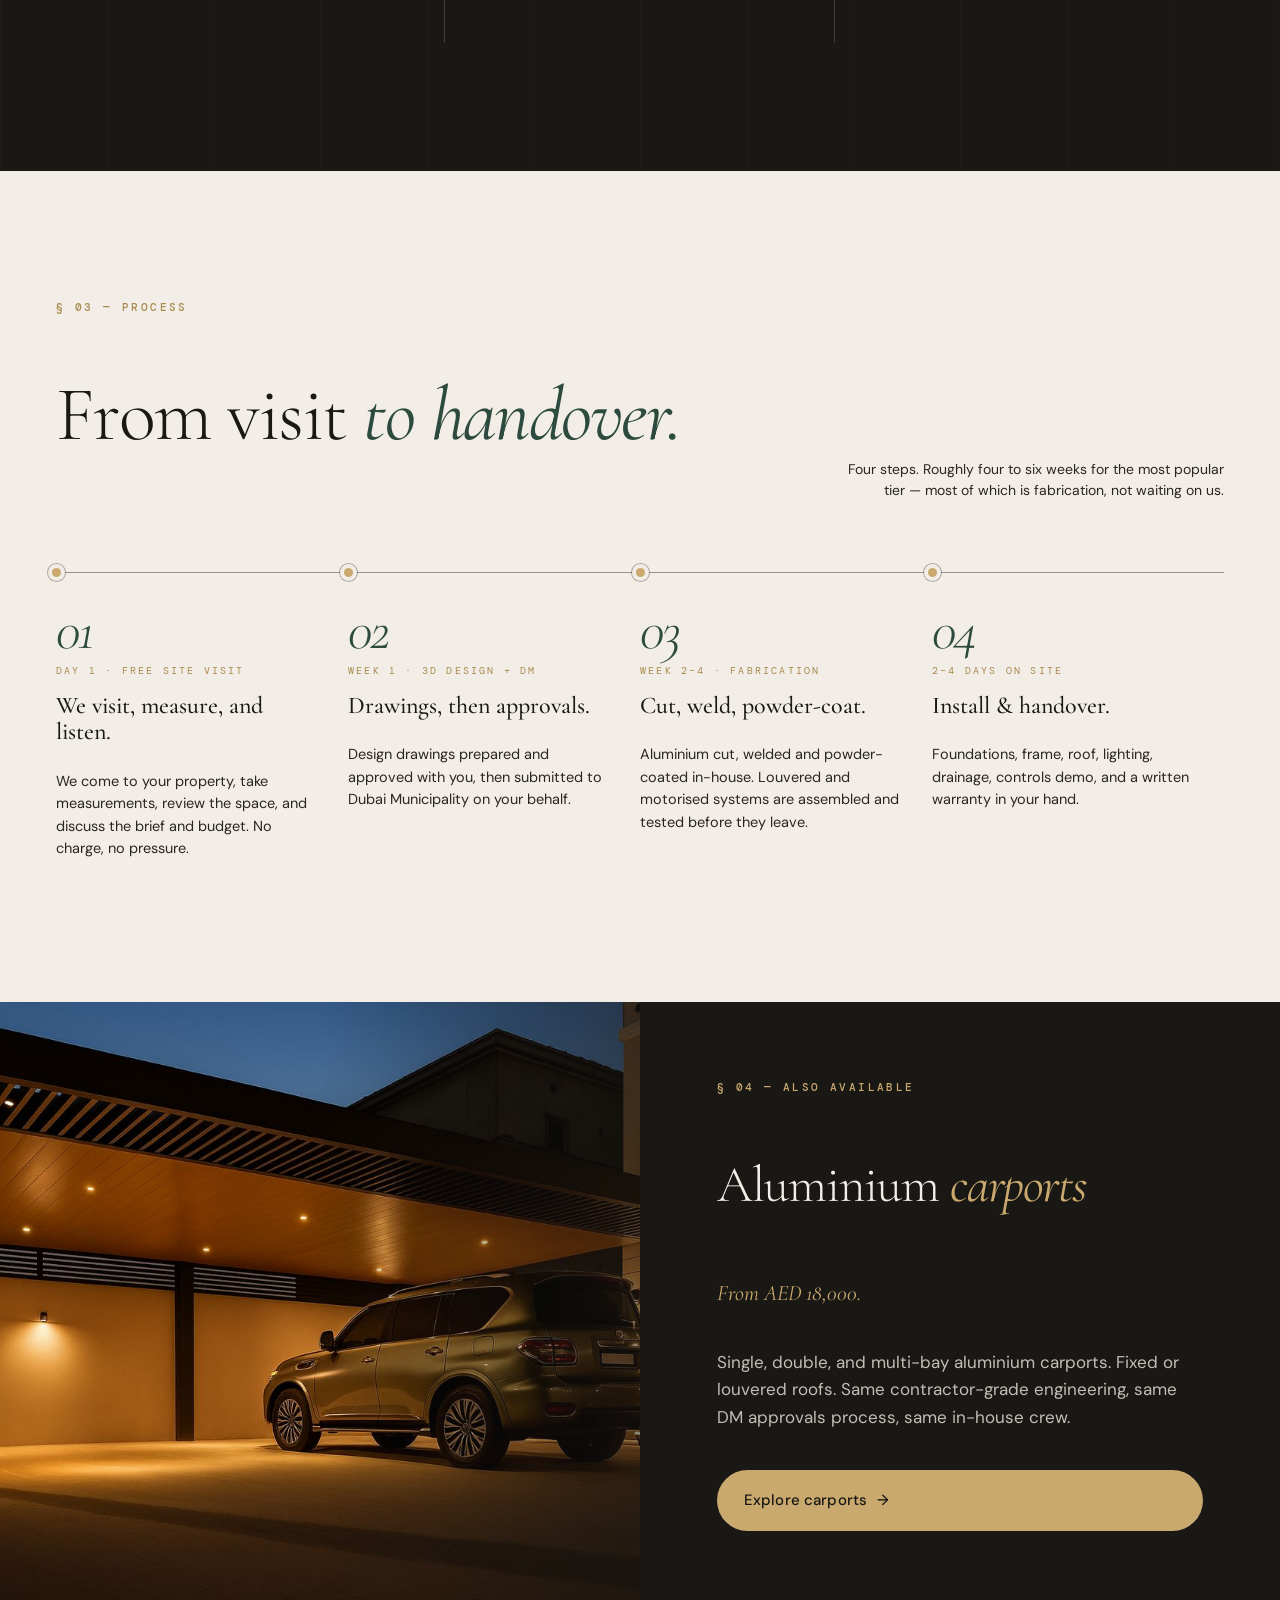
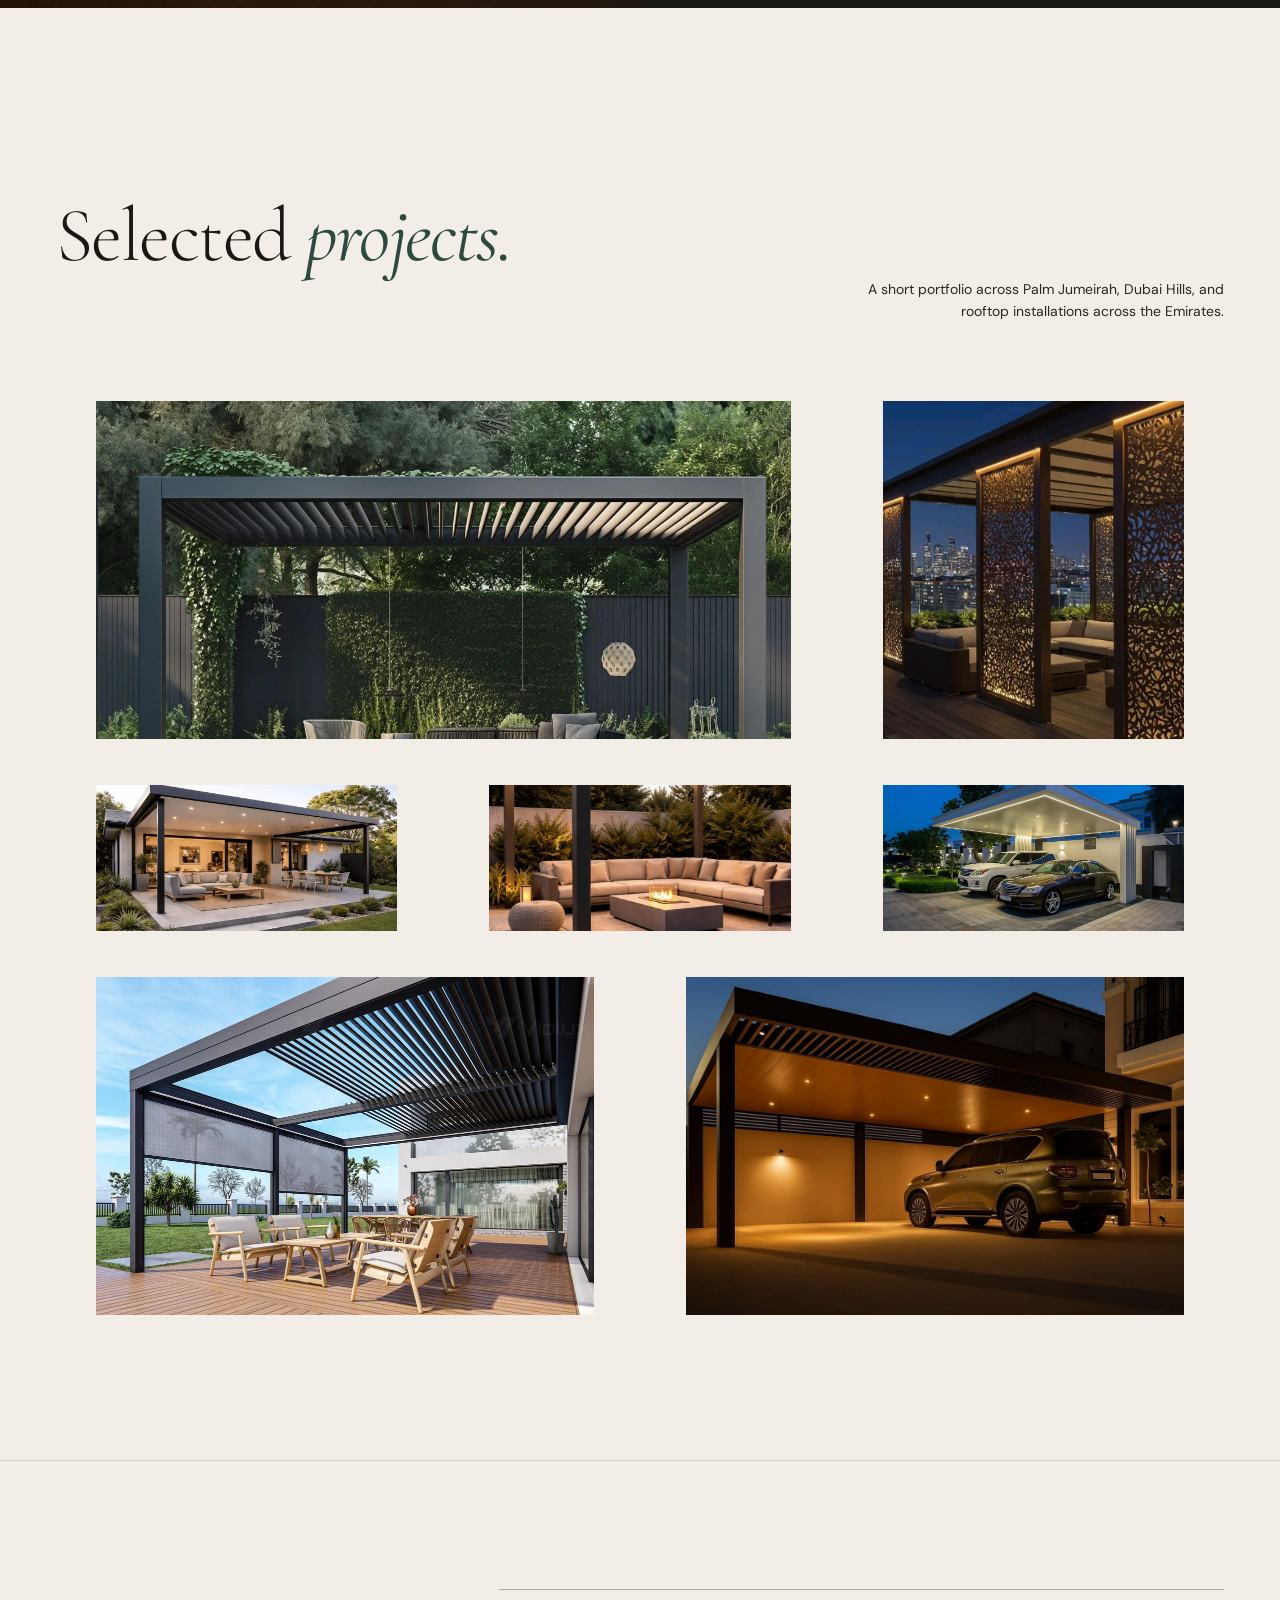
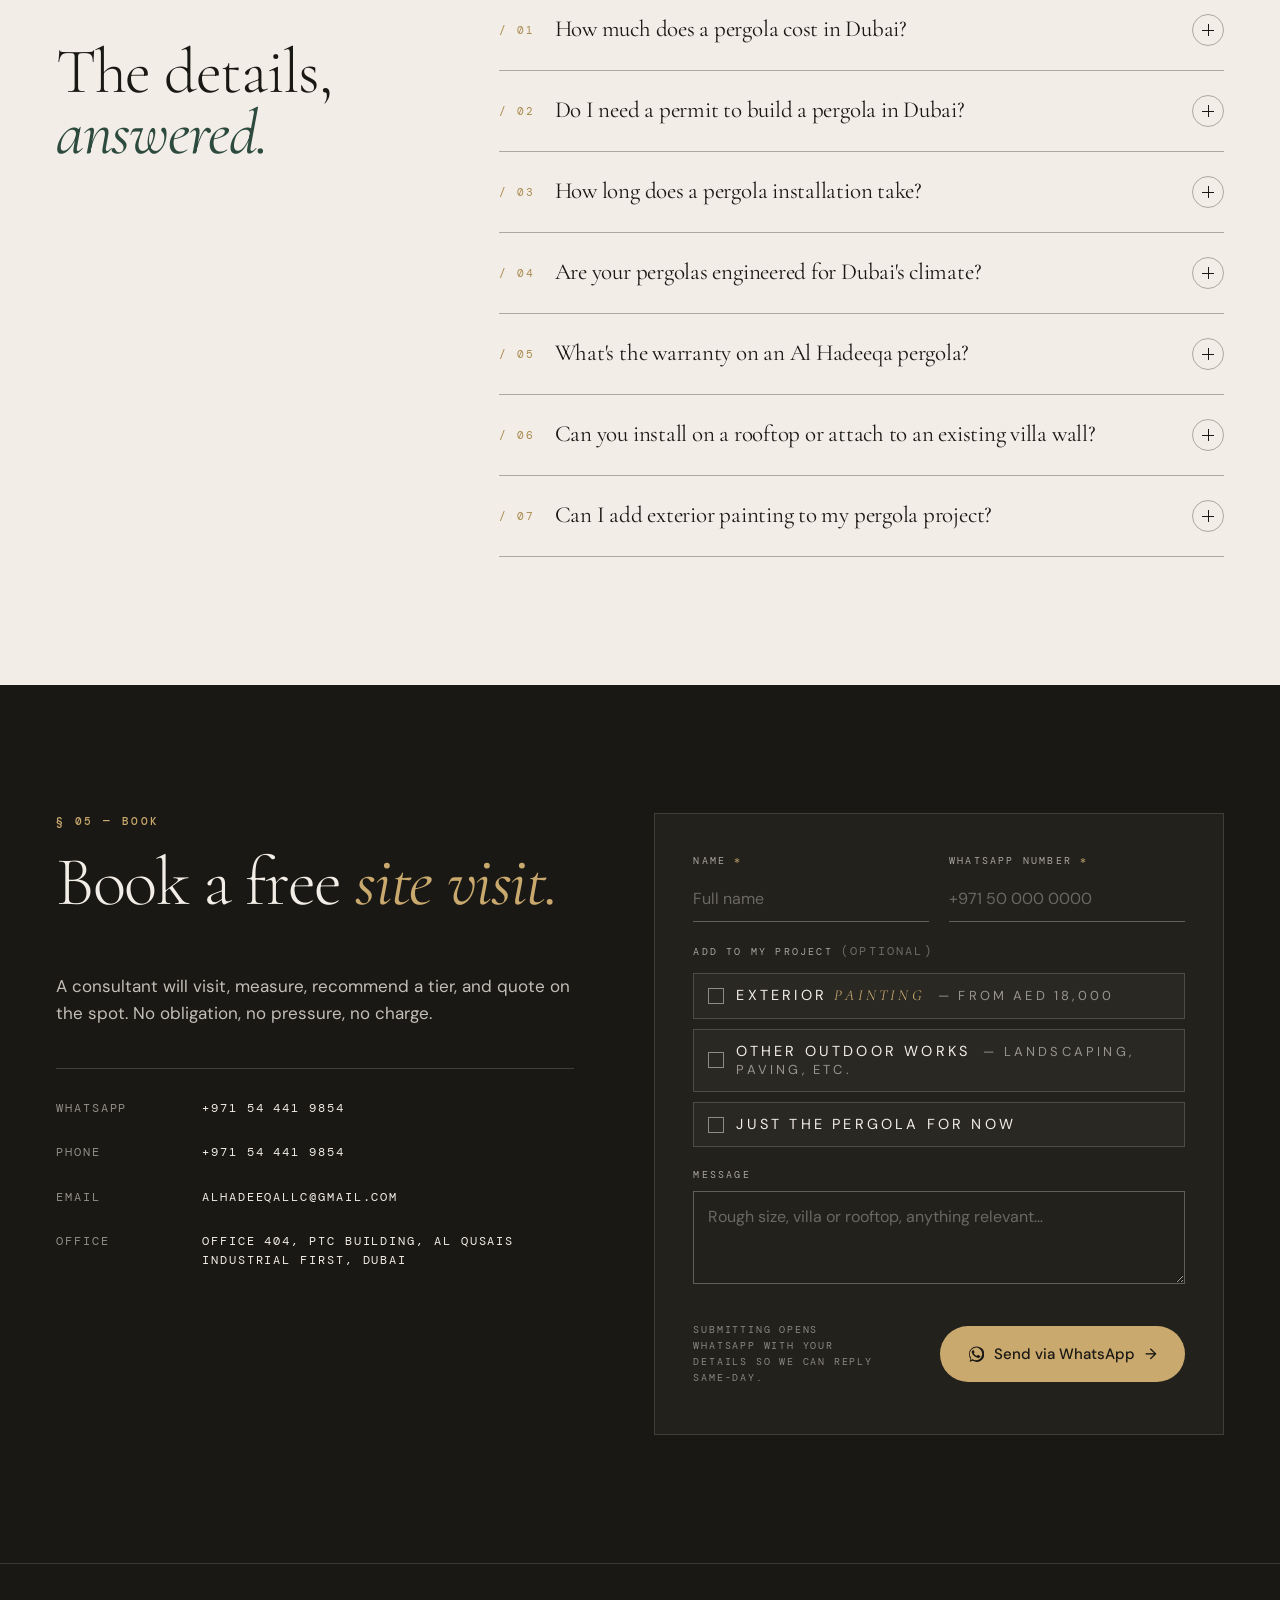
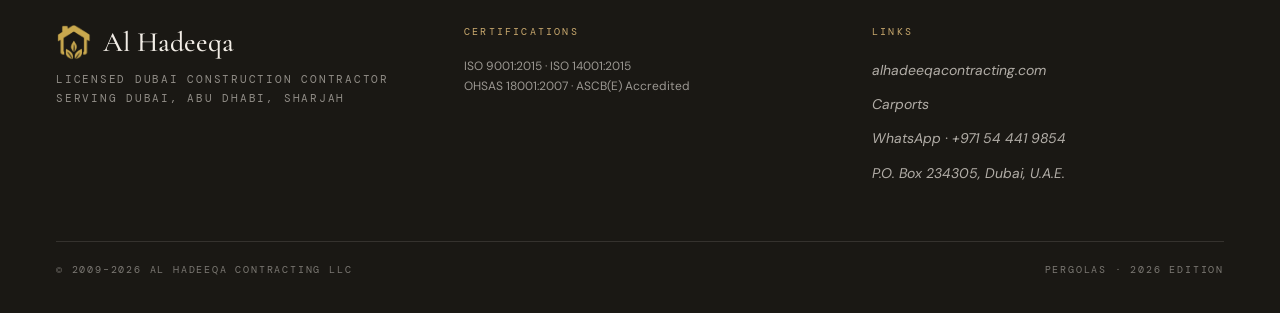
==== commit 51ff847c: "seo" ====
--- a/pergolas-2026/index.html
+++ b/pergolas-2026/index.html
@@ -4,8 +4,8 @@
 <meta charset="utf-8" />
 <meta name="viewport" content="width=device-width,initial-scale=1,viewport-fit=cover" />
 <title>Custom Aluminium Pergolas Dubai — from AED 15,000 | Al Hadeeqa Contracting</title>
-<meta name="description" content="Custom aluminium pergolas in Dubai from AED 15,000. Classic Shade, Louvered, and motorised Smart Shade tiers. DM approvals included, in-house fabrication, installed by a licensed Dubai contractor. Free site visit." />
-<link rel="canonical" href="https://alhadeeqacontracting.com/pergolas-2026/" />
+<meta name="description" content="Custom aluminium pergolas in Dubai from AED 15,000. Three tiers, DM approvals included, in-house crew. One contractor, one warranty. Free site visit." />
+<link rel="canonical" href="https://offers.alhadeeqacontracting.com/pergolas-2026/" />
 <meta name="robots" content="index, follow" />
 <meta name="geo.region" content="AE-DU" />
 <meta name="geo.placename" content="Dubai, United Arab Emirates" />
@@ -15,13 +15,14 @@
 <meta property="og:type" content="website" />
 <meta property="og:title" content="Custom Aluminium Pergolas Dubai — Al Hadeeqa Contracting" />
 <meta property="og:description" content="Built by a contractor, not a fabricator. Classic Shade from AED 15,000, Louvered from AED 35,000, Smart Shade from AED 90,000. DM approvals, in-house crew, one warranty." />
-<meta property="og:image" content="https://alhadeeqacontracting.com/pergolas-2026/assets/hero-bg.jpg" />
-<meta property="og:url" content="https://alhadeeqacontracting.com/pergolas-2026/" />
+<meta property="og:image" content="https://offers.alhadeeqacontracting.com/pergolas-2026/assets/hero-bg.jpg" />
+<meta property="og:url" content="https://offers.alhadeeqacontracting.com/pergolas-2026/" />
 <meta name="twitter:card" content="summary_large_image" />
 <meta name="twitter:title" content="Custom Aluminium Pergolas Dubai — Al Hadeeqa Contracting" />
 <meta name="twitter:description" content="Built by a contractor, not a fabricator. Three tiers from AED 15,000. DM approvals, in-house crew, one warranty." />
-<meta name="twitter:image" content="https://alhadeeqacontracting.com/pergolas-2026/assets/hero-bg.jpg" />
+<meta name="twitter:image" content="https://offers.alhadeeqacontracting.com/pergolas-2026/assets/hero-bg.jpg" />
 <meta name="theme-color" content="#1A1814" />
+<link rel="alternate" type="text/plain" href="https://offers.alhadeeqacontracting.com/llms.txt" title="LLM-readable summary of this page" />
 
 <link rel="preload" as="image" href="assets/hero-bg.jpg" fetchpriority="high" />
 <link rel="preconnect" href="https://fonts.googleapis.com" />
@@ -232,6 +233,80 @@
         "@type": "Answer",
         "text": "Al Hadeeqa Contracting primarily serves Dubai. They also take select projects in Abu Dhabi and Sharjah. Contact them via WhatsApp at +971 54 441 9854 to discuss your project location."
       }
+    },
+    {
+      "@type": "Question",
+      "name": "Can I add exterior painting to my pergola project in Dubai?",
+      "acceptedAnswer": {
+        "@type": "Answer",
+        "text": "Yes. Al Hadeeqa Contracting offers exterior villa painting as an add-on to any pergola project in Dubai. Combining both works means one mobilisation, one contractor, and one warranty. They use premium 3-coat exterior systems (Jotun, Dulux) that are UV-rated and salt-resistant for UAE conditions, and include crack repair and full surface prep. Villa exterior repaints start from AED 18,000 for a 3-bedroom villa."
+      }
+    },
+    {
+      "@type": "Question",
+      "name": "How much does exterior villa painting cost in Dubai?",
+      "acceptedAnswer": {
+        "@type": "Answer",
+        "text": "Al Hadeeqa Contracting offers exterior villa painting from AED 18,000 for a 3-bedroom villa using a premium 3-coat system. The price depends on villa size, surface condition, and specification. When combined with a pergola project, both works are delivered by the same crew under one warranty with no second mobilisation cost."
+      }
+    }
+  ]
+}
+</script>
+
+<script type="application/ld+json">
+{
+  "@context": "https://schema.org",
+  "@type": "Service",
+  "@id": "https://offers.alhadeeqacontracting.com/pergolas-2026/#service",
+  "name": "Custom Aluminium Pergola Installation in Dubai",
+  "description": "Custom aluminium pergolas designed, fabricated, and installed by Al Hadeeqa Contracting, a licensed Dubai construction contractor. Three tiers — Classic Shade, Louvered Shade, and motorised Smart Shade — with Dubai Municipality drawing submission included.",
+  "serviceType": "Aluminium Pergola Installation",
+  "provider": {
+    "@id": "https://alhadeeqacontracting.com/#business"
+  },
+  "areaServed": [
+    {"@type": "City", "name": "Dubai"},
+    {"@type": "City", "name": "Abu Dhabi"},
+    {"@type": "City", "name": "Sharjah"}
+  ],
+  "offers": {
+    "@type": "AggregateOffer",
+    "priceCurrency": "AED",
+    "lowPrice": "15000",
+    "highPrice": "90000",
+    "offerCount": "3",
+    "description": "Three tiers: Classic Shade from AED 15,000, Louvered Shade from AED 35,000, Smart Shade from AED 90,000. Exterior painting add-on from AED 18,000."
+  },
+  "hasOfferCatalog": {
+    "@type": "OfferCatalog",
+    "name": "Pergola Tiers and Add-ons",
+    "itemListElement": [
+      {"@type": "Offer", "itemOffered": {"@type": "Service", "name": "Classic Shade Fixed Aluminium Pergola"}, "price": "15000", "priceCurrency": "AED"},
+      {"@type": "Offer", "itemOffered": {"@type": "Service", "name": "Louvered Shade Aluminium Pergola"}, "price": "35000", "priceCurrency": "AED"},
+      {"@type": "Offer", "itemOffered": {"@type": "Service", "name": "Smart Shade Motorised Aluminium Pergola"}, "price": "90000", "priceCurrency": "AED"},
+      {"@type": "Offer", "itemOffered": {"@type": "Service", "name": "Exterior Villa Painting Add-on"}, "price": "18000", "priceCurrency": "AED"}
+    ]
+  }
+}
+</script>
+
+<script type="application/ld+json">
+{
+  "@context": "https://schema.org",
+  "@type": "BreadcrumbList",
+  "itemListElement": [
+    {
+      "@type": "ListItem",
+      "position": 1,
+      "name": "Al Hadeeqa Contracting",
+      "item": "https://alhadeeqacontracting.com/"
+    },
+    {
+      "@type": "ListItem",
+      "position": 2,
+      "name": "Pergolas 2026",
+      "item": "https://offers.alhadeeqacontracting.com/pergolas-2026/"
     }
   ]
 }
@@ -1686,6 +1761,301 @@
     }
     [data-reveal] { opacity: 1; transform: none; }
   }
+
+  /* ADD-ONS SECTION -------------------------------------------------------- */
+  .addons {
+    background: var(--cream-2);
+    padding: clamp(72px, 9vw, 124px) 0 clamp(64px, 8vw, 104px);
+    position: relative;
+    border-top: 1px solid var(--rule);
+  }
+  .addons-head {
+    display: grid;
+    grid-template-columns: 1fr;
+    gap: 22px;
+    margin-bottom: 56px;
+    align-items: end;
+  }
+  @media (min-width: 900px) {
+    .addons-head { grid-template-columns: 1.1fr 0.9fr; gap: 56px; }
+  }
+  .addons-eyebrow {
+    color: var(--sage);
+    display: flex;
+    align-items: center;
+    gap: 12px;
+  }
+  .addons-eyebrow::before {
+    content: "";
+    width: 22px; height: 1px;
+    background: var(--brass);
+  }
+  .addons-title {
+    font-family: "Cormorant Garamond", serif;
+    font-weight: 300;
+    font-size: clamp(36px, 5.4vw, 76px);
+    line-height: 0.98;
+    letter-spacing: -0.022em;
+    color: var(--ink);
+    margin-top: 18px;
+  }
+  .addons-title em { font-style: italic; font-weight: 400; color: var(--sage); }
+  .addons-sub {
+    font-size: 15.5px;
+    line-height: 1.6;
+    color: var(--ink-soft);
+    max-width: 46ch;
+    justify-self: start;
+  }
+  @media (min-width: 900px) { .addons-sub { padding-bottom: 8px; } }
+  .addons-sub em {
+    font-family: "Cormorant Garamond", serif;
+    font-style: italic;
+    font-weight: 400;
+    color: var(--sage);
+    font-size: 1.05em;
+  }
+  .addons-grid {
+    display: grid;
+    grid-template-columns: 1fr;
+    gap: 14px;
+  }
+  @media (min-width: 760px) { .addons-grid { grid-template-columns: 1.35fr 1fr; gap: 16px; } }
+  @media (min-width: 1100px) { .addons-grid { gap: 18px; } }
+  .addon {
+    background: var(--paper);
+    border: 1px solid var(--rule);
+    padding: clamp(28px, 3vw, 44px);
+    display: flex; flex-direction: column;
+    gap: 22px;
+    position: relative;
+    transition: border-color 320ms ease, transform 480ms cubic-bezier(.2,.6,.2,1);
+  }
+  .addon::before {
+    content: "";
+    position: absolute;
+    top: 0; left: 0; right: 0;
+    height: 2px;
+    background: var(--brass);
+    transform-origin: left;
+    transform: scaleX(0.18);
+    transition: transform 600ms cubic-bezier(.2,.6,.2,1);
+  }
+  .addon:hover { border-color: var(--rule-strong); }
+  .addon:hover::before { transform: scaleX(1); }
+  .addon-head { display: flex; justify-content: space-between; align-items: flex-start; gap: 16px; }
+  .addon-tag {
+    font-family: "DM Mono", monospace;
+    font-size: 10px;
+    letter-spacing: 0.22em;
+    text-transform: uppercase;
+    color: var(--brass-deep);
+    display: inline-flex;
+    align-items: center;
+    gap: 8px;
+  }
+  .addon-tag .plus {
+    font-family: "Cormorant Garamond", serif;
+    font-style: italic;
+    font-size: 22px;
+    line-height: 0.7;
+    color: var(--brass);
+    font-weight: 400;
+    letter-spacing: 0;
+  }
+  .addon-mark { width: 44px; height: 44px; color: var(--sage); flex-shrink: 0; }
+  .addon-mark svg { width: 100%; height: 100%; }
+  .addon-name {
+    font-family: "Cormorant Garamond", serif;
+    font-weight: 400;
+    font-size: clamp(28px, 3vw, 38px);
+    line-height: 1.04;
+    letter-spacing: -0.014em;
+    color: var(--ink);
+  }
+  .addon-name em { font-style: italic; color: var(--sage); }
+  .addon-tagline {
+    font-family: "Cormorant Garamond", serif;
+    font-style: italic;
+    font-weight: 400;
+    font-size: clamp(16px, 1.4vw, 19px);
+    color: var(--ink-soft);
+    line-height: 1.4;
+    margin-top: -10px;
+  }
+  .addon-img {
+    position: relative;
+    width: calc(100% + clamp(56px, 6vw, 88px));
+    margin-left: calc(-1 * clamp(28px, 3vw, 44px));
+    height: 260px;
+    overflow: hidden;
+    background: var(--ink);
+  }
+  @media (min-width: 760px) { .addon-img { height: 220px; } }
+  @media (min-width: 1100px) { .addon-img { height: 260px; } }
+  .addon-img img {
+    position: absolute; inset: 0;
+    width: 100%; height: 100%;
+    object-fit: cover;
+    transition: transform 1200ms cubic-bezier(.2,.6,.2,1);
+  }
+  .addon:hover .addon-img img { transform: scale(1.04); }
+  .addon-img::after {
+    content: "";
+    position: absolute; inset: 0;
+    background: linear-gradient(180deg, rgba(0,0,0,0) 50%, rgba(0,0,0,0.45) 100%);
+  }
+  .addon-img .img-meta {
+    position: absolute;
+    left: 22px; bottom: 16px;
+    color: var(--cream);
+    font-family: "DM Mono", monospace;
+    font-size: 11px;
+    letter-spacing: 0.18em;
+    text-transform: uppercase;
+    z-index: 2;
+    text-shadow: 0 2px 12px rgba(0,0,0,0.5);
+  }
+
+  .addon-price {
+    display: flex; align-items: baseline; gap: 12px;
+    padding: 12px 0;
+    border-top: 1px solid var(--rule);
+    border-bottom: 1px solid var(--rule);
+  }
+  .addon-price .from {
+    font-family: "DM Mono", monospace;
+    font-size: 10px;
+    letter-spacing: 0.2em;
+    text-transform: uppercase;
+    color: var(--ink-soft);
+  }
+  .addon-price .price {
+    font-family: "Cormorant Garamond", serif;
+    font-weight: 400;
+    font-size: clamp(20px, 1.9vw, 26px);
+    color: var(--ink);
+  }
+  .addon-price .price em { font-style: italic; color: var(--brass-deep); }
+  .addon-price .qual {
+    font-family: "Cormorant Garamond", serif;
+    font-style: italic;
+    font-size: 14px;
+    color: var(--ink-soft);
+    margin-left: auto;
+    text-align: right;
+  }
+  .addon-blurb { font-size: 14.5px; line-height: 1.6; color: var(--ink-soft); }
+  .addon-features { list-style: none; padding: 0; margin: 0; display: flex; flex-direction: column; }
+  .addon-features li {
+    display: grid;
+    grid-template-columns: 14px 1fr;
+    gap: 12px;
+    padding: 10px 0;
+    border-top: 1px solid var(--rule);
+    font-size: 14px;
+    line-height: 1.5;
+    color: var(--ink);
+  }
+  .addon-features li:last-child { border-bottom: 1px solid var(--rule); }
+  .addon-features .bullet { font-family: "Cormorant Garamond", serif; font-style: italic; color: var(--brass); font-size: 14px; line-height: 1.5; }
+  .addon-cta {
+    margin-top: auto;
+    padding-top: 8px;
+    align-self: flex-start;
+    font-family: "DM Sans", sans-serif;
+    font-weight: 500;
+    font-size: 14.5px;
+    color: var(--ink);
+    text-decoration: none;
+    display: inline-flex;
+    align-items: center;
+    gap: 10px;
+    padding: 14px 22px;
+    border: 1px solid var(--ink);
+    border-radius: 999px;
+    transition: background 220ms ease, color 220ms ease;
+  }
+  .addon-cta:hover { background: var(--ink); color: var(--cream); }
+  .addon-cta .arrow { transition: transform 220ms ease; }
+  .addon-cta:hover .arrow { transform: translateX(3px); }
+  .addon.bespoke { background: transparent; border-style: dashed; border-color: var(--rule-strong); }
+  .addon.bespoke::before { background: var(--sage); }
+  .addon.bespoke .addon-mark { color: var(--sage-deep); opacity: 0.7; }
+  .addon.bespoke .addon-tag { color: var(--sage); }
+  .addon.bespoke .addon-tag .plus { color: var(--sage); }
+  .addon.bespoke .addon-name em { color: var(--sage-deep); }
+  .addon.bespoke .addon-cta { border-color: var(--rule-strong); color: var(--ink-soft); }
+  .addon.bespoke .addon-cta:hover { background: var(--sage); color: var(--cream); border-color: var(--sage); }
+  .addon-scope { display: flex; flex-wrap: wrap; gap: 6px 10px; padding: 6px 0 4px; }
+  .addon-scope span {
+    font-family: "DM Mono", monospace;
+    font-size: 10.5px;
+    letter-spacing: 0.16em;
+    text-transform: uppercase;
+    color: var(--ink-soft);
+    padding: 6px 10px;
+    border: 1px solid var(--rule);
+    border-radius: 999px;
+    background: rgba(242,237,230,0.5);
+  }
+  .addons-foot {
+    margin-top: 32px;
+    padding-top: 18px;
+    border-top: 1px solid var(--rule);
+    display: flex;
+    justify-content: space-between;
+    align-items: baseline;
+    gap: 18px;
+    flex-wrap: wrap;
+  }
+  .addons-foot .roadmap { font-family: "Cormorant Garamond", serif; font-style: italic; font-size: 16px; color: var(--ink-soft); line-height: 1.4; }
+  .addons-foot .roadmap em { font-style: italic; color: var(--sage); }
+  .addons-foot .roadmap .dot { display: inline-block; width: 5px; height: 5px; border-radius: 50%; background: var(--brass); margin: 0 10px 2px; vertical-align: middle; }
+  .addons-foot .stamp { font-family: "DM Mono", monospace; font-size: 10px; letter-spacing: 0.2em; text-transform: uppercase; color: var(--ink-soft); opacity: 0.7; }
+
+  /* ADD-ONS form checkboxes ------------------------------------------------ */
+  .addons-pick { display: flex; flex-direction: column; gap: 10px; margin-top: 4px; }
+  .addons-pick .opt {
+    display: flex;
+    align-items: center;
+    gap: 12px;
+    padding: 12px 14px;
+    border: 1px solid rgba(242,237,230,0.18);
+    background: rgba(242,237,230,0.03);
+    cursor: pointer;
+    transition: border-color 200ms ease, background 200ms ease;
+    font-family: "DM Sans", sans-serif;
+    font-size: 14.5px;
+    color: var(--cream);
+  }
+  .addons-pick .opt:hover { border-color: rgba(242,237,230,0.35); background: rgba(242,237,230,0.06); }
+  .addons-pick .opt input {
+    appearance: none;
+    -webkit-appearance: none;
+    width: 16px; height: 16px;
+    border: 1px solid rgba(242,237,230,0.5);
+    background: transparent;
+    border-radius: 0;
+    padding: 0; margin: 0;
+    flex-shrink: 0;
+    position: relative;
+    cursor: pointer;
+    transition: border-color 180ms ease, background 180ms ease;
+  }
+  .addons-pick .opt input:checked { background: var(--brass); border-color: var(--brass); }
+  .addons-pick .opt input:checked::after {
+    content: "";
+    position: absolute;
+    left: 4px; top: 0px;
+    width: 5px; height: 9px;
+    border: solid var(--ink);
+    border-width: 0 1.5px 1.5px 0;
+    transform: rotate(45deg);
+  }
+  .addons-pick .opt .lbl { font-family: "DM Sans", sans-serif; font-size: 14.5px; color: var(--cream); line-height: 1.3; }
+  .addons-pick .opt .lbl em { font-family: "Cormorant Garamond", serif; font-style: italic; color: var(--brass); font-size: 1.05em; }
+  .addons-pick .opt.checked { border-color: var(--brass); background: rgba(201,169,110,0.06); }
 </style>
 </head>
 <body>
@@ -1907,6 +2277,117 @@
 </section>
 
 <!-- WHY A CONTRACTOR ===================================================== -->
+<!-- ADD-ONS ============================================================== -->
+<section class="addons" id="addons">
+  <div class="wrap">
+    <div class="addons-head">
+      <div>
+        <div class="addons-eyebrow eyebrow">§ Add-on — Combine</div>
+        <h2 class="addons-title" data-reveal>
+          Combine your <em>project.</em>
+        </h2>
+      </div>
+      <p class="addons-sub" data-reveal data-reveal-delay="1">
+        Most clients commissioning a pergola already have a villa exterior that's seen a few summers. <em>While our crew is on site,</em> we can handle the repaint — same contractor, same warranty, no second mobilisation.
+      </p>
+    </div>
+
+    <div class="addons-grid">
+
+      <!-- Add-on A — Exterior Painting (active) -->
+      <article class="addon" data-reveal>
+        <div class="addon-head">
+          <div class="addon-tag"><span class="plus">+</span> A &middot; Active add-on</div>
+          <div class="addon-mark" aria-hidden="true">
+            <svg viewBox="0 0 56 56" fill="none" stroke="currentColor" stroke-width="1" stroke-linecap="square">
+              <line x1="2" y1="48" x2="54" y2="48"/>
+              <path d="M8 48 L8 22 L20 14 L32 22 L32 30 L44 30 L44 48 Z"/>
+              <rect x="12" y="28" width="6" height="8"/>
+              <rect x="22" y="28" width="6" height="8"/>
+              <rect x="36" y="34" width="4" height="6"/>
+              <path d="M14 48 L14 41 L18 41 L18 48"/>
+              <line x1="2" y1="20" x2="54" y2="20" stroke="#C9A96E" stroke-dasharray="2 2"/>
+              <line x1="36" y1="22" x2="42" y2="22" stroke="#C9A96E"/>
+              <line x1="42" y1="25" x2="48" y2="25" stroke="#C9A96E"/>
+            </svg>
+          </div>
+        </div>
+
+        <h3 class="addon-name">Exterior <em>painting.</em></h3>
+        <p class="addon-tagline">While we're already on site.</p>
+
+        <div class="addon-img">
+          <img src="assets/exterior-painting.jpg" alt="Freshly painted villa exterior in Dubai — crisp white render with clean lines after a contractor-grade 3-coat repaint." loading="lazy" />
+          <div class="img-meta">Exterior painting · 3-coat system</div>
+        </div>
+
+        <div class="addon-price">
+          <span class="from">From</span>
+          <span class="price"><em>AED 18,000</em></span>
+          <span class="qual">3-bedroom villa, 3-coat system</span>
+        </div>
+
+        <p class="addon-blurb">
+          Most pergola installs disturb the immediate villa exterior anyway — paving, render, waterproofing. Adding a villa exterior repaint to your pergola project means one mobilisation, one contractor, one warranty. We handle crack repair, render inspection, and surface prep before paint goes on — proper contractor-grade finish, not a quick refresh.
+        </p>
+
+        <ul class="addon-features">
+          <li><span class="bullet">＋</span><span>Premium 3-coat exterior systems (Jotun, Dulux)</span></li>
+          <li><span class="bullet">＋</span><span>UV-rated, salt-resistant for UAE coastal villas</span></li>
+          <li><span class="bullet">＋</span><span>Crack repair and surface prep included</span></li>
+          <li><span class="bullet">＋</span><span>Same crew, same warranty as the pergola</span></li>
+        </ul>
+
+        <a class="addon-cta wa-link" data-wa-context="addon-painting" href="https://wa.me/971544419854?text=Hi%20Al%20Hadeeqa%2C%20I%27d%20like%20a%20pergola%20quote%20with%20exterior%20painting%20added." target="_blank" rel="noopener">
+          Add to my project <span class="arrow">→</span>
+        </a>
+      </article>
+
+      <!-- Add-on B — Bespoke scope -->
+      <article class="addon bespoke" data-reveal data-reveal-delay="1">
+        <div class="addon-head">
+          <div class="addon-tag"><span class="plus">+</span> B &middot; Bespoke scope</div>
+          <div class="addon-mark" aria-hidden="true">
+            <svg viewBox="0 0 56 56" fill="none" stroke="currentColor" stroke-width="1" stroke-linecap="square">
+              <circle cx="28" cy="28" r="20"/>
+              <line x1="28" y1="10" x2="28" y2="46"/>
+              <line x1="10" y1="28" x2="46" y2="28"/>
+              <line x1="16" y1="16" x2="40" y2="40" stroke-dasharray="2 3"/>
+              <line x1="40" y1="16" x2="16" y2="40" stroke-dasharray="2 3"/>
+            </svg>
+          </div>
+        </div>
+
+        <h3 class="addon-name">Something <em>else in mind?</em></h3>
+        <p class="addon-tagline">The wider villa scope, one contractor.</p>
+
+        <p class="addon-blurb">
+          Landscaping, paving, waterproofing, façade repair — we handle the wider villa scope as a licensed construction contractor. Tell us what you're planning and we'll work it into the project.
+        </p>
+
+        <div class="addon-scope">
+          <span>Landscaping</span>
+          <span>Paving</span>
+          <span>Waterproofing</span>
+          <span>Façade repair</span>
+        </div>
+
+        <a class="addon-cta wa-link" data-wa-context="addon-bespoke" href="https://wa.me/971544419854?text=Hi%20Al%20Hadeeqa%2C%20I%27d%20like%20to%20discuss%20a%20pergola%20with%20additional%20outdoor%20works." target="_blank" rel="noopener">
+          Discuss your project <span class="arrow">→</span>
+        </a>
+      </article>
+
+    </div>
+
+    <div class="addons-foot">
+      <p class="roadmap">
+        <em>Coming next</em><span class="dot"></span>Dedicated landscaping package — soft-scape, irrigation, lighting.
+      </p>
+      <span class="stamp">One mobilisation · One warranty</span>
+    </div>
+  </div>
+</section>
+
 <section class="why" id="why">
   <div class="why-bg" aria-hidden="true"></div>
   <div class="wrap" style="position:relative">
@@ -2193,6 +2674,15 @@
           </button>
           <div class="faq-a"><div class="faq-a-inner">Yes. We do both. Rooftop installations require structural review and DM approval. Wall-mounted pergolas require core-drilling to structural walls and proper anchoring — both standard for our licensed construction team.</div></div>
         </div>
+
+        <div class="faq-item">
+          <button class="faq-q" aria-expanded="false">
+            <span class="num">/ 07</span>
+            <span class="t">Can I add exterior painting to my pergola project?</span>
+            <span class="toggle" aria-hidden="true"></span>
+          </button>
+          <div class="faq-a"><div class="faq-a-inner">Yes. Exterior painting is an active add-on to any pergola project. Most pergola installs disturb the immediate villa exterior anyway — paving, render, waterproofing — so combining the repaint with the pergola means one mobilisation, one contractor, one warranty. We use premium 3-coat exterior systems (Jotun, Dulux), UV-rated and salt-resistant for UAE conditions, and include crack repair and full surface prep. Villa exterior repaints start from AED 18,000 for a 3-bedroom villa.</div></div>
+        </div>
       </div>
     </div>
   </div>
@@ -2224,6 +2714,24 @@
           <div class="field">
             <label for="f-phone">WhatsApp number <span class="req">*</span></label>
             <input id="f-phone" name="phone" type="tel" required autocomplete="tel" placeholder="+971 50 000 0000" />
+          </div>
+        </div>
+
+        <div class="field">
+          <label>Add to my project <span style="opacity:0.55; letter-spacing:0.18em; font-size:12px;">(optional)</span></label>
+          <div class="addons-pick" id="addons-pick" role="group" aria-label="Add-ons">
+            <label class="opt">
+              <input type="checkbox" name="addons" value="Exterior painting" />
+              <span class="lbl">Exterior <em>painting</em> <span style="opacity:0.55; font-size:13px; margin-left:6px;">— from AED 18,000</span></span>
+            </label>
+            <label class="opt">
+              <input type="checkbox" name="addons" value="Other outdoor works" />
+              <span class="lbl">Other outdoor works <span style="opacity:0.55; font-size:13px; margin-left:6px;">— landscaping, paving, etc.</span></span>
+            </label>
+            <label class="opt">
+              <input type="checkbox" name="addons" value="Just the pergola for now" />
+              <span class="lbl">Just the pergola for now</span>
+            </label>
           </div>
         </div>
 
@@ -2403,9 +2911,10 @@
     form.addEventListener('submit', function(e){
       e.preventDefault();
       var data = new FormData(form);
-      var name = (data.get('name') || '').toString().trim();
-      var phone = (data.get('phone') || '').toString().trim();
-      var msg  = (data.get('message') || '').toString().trim();
+      var name   = (data.get('name') || '').toString().trim();
+      var phone  = (data.get('phone') || '').toString().trim();
+      var msg    = (data.get('message') || '').toString().trim();
+      var addons = data.getAll('addons').map(function(v){ return (v || '').toString().trim(); }).filter(Boolean);
 
       if (!name || !phone) {
         ['f-name','f-phone'].forEach(function(id){
@@ -2421,6 +2930,7 @@
         "Name: " + name,
         "WhatsApp: " + phone
       ];
+      if (addons.length) { lines.push("Add to project: " + addons.join(", ")); }
       if (msg) { lines.push("Message: " + msg); }
       var text = encodeURIComponent(lines.join("\n"));
       var url = "https://wa.me/971544419854?text=" + text;
@@ -2432,6 +2942,28 @@
       }
 
       window.open(url, '_blank', 'noopener');
+    });
+  })();
+
+  // ============= ADD-ON checkboxes — mutual exclusivity + visual state ==
+  (function(){
+    var pick = document.getElementById('addons-pick');
+    if (!pick) return;
+    var inputs = pick.querySelectorAll('input[type="checkbox"]');
+    function sync(input){
+      var label = input.closest('.opt');
+      if (label) label.classList.toggle('checked', input.checked);
+    }
+    inputs.forEach(function(input){
+      input.addEventListener('change', function(){
+        if (input.checked && input.value === 'Just the pergola for now') {
+          inputs.forEach(function(o){ if (o !== input) { o.checked = false; sync(o); } });
+        } else if (input.checked) {
+          inputs.forEach(function(o){ if (o.value === 'Just the pergola for now') { o.checked = false; sync(o); } });
+        }
+        sync(input);
+      });
+      sync(input);
     });
   })();
 
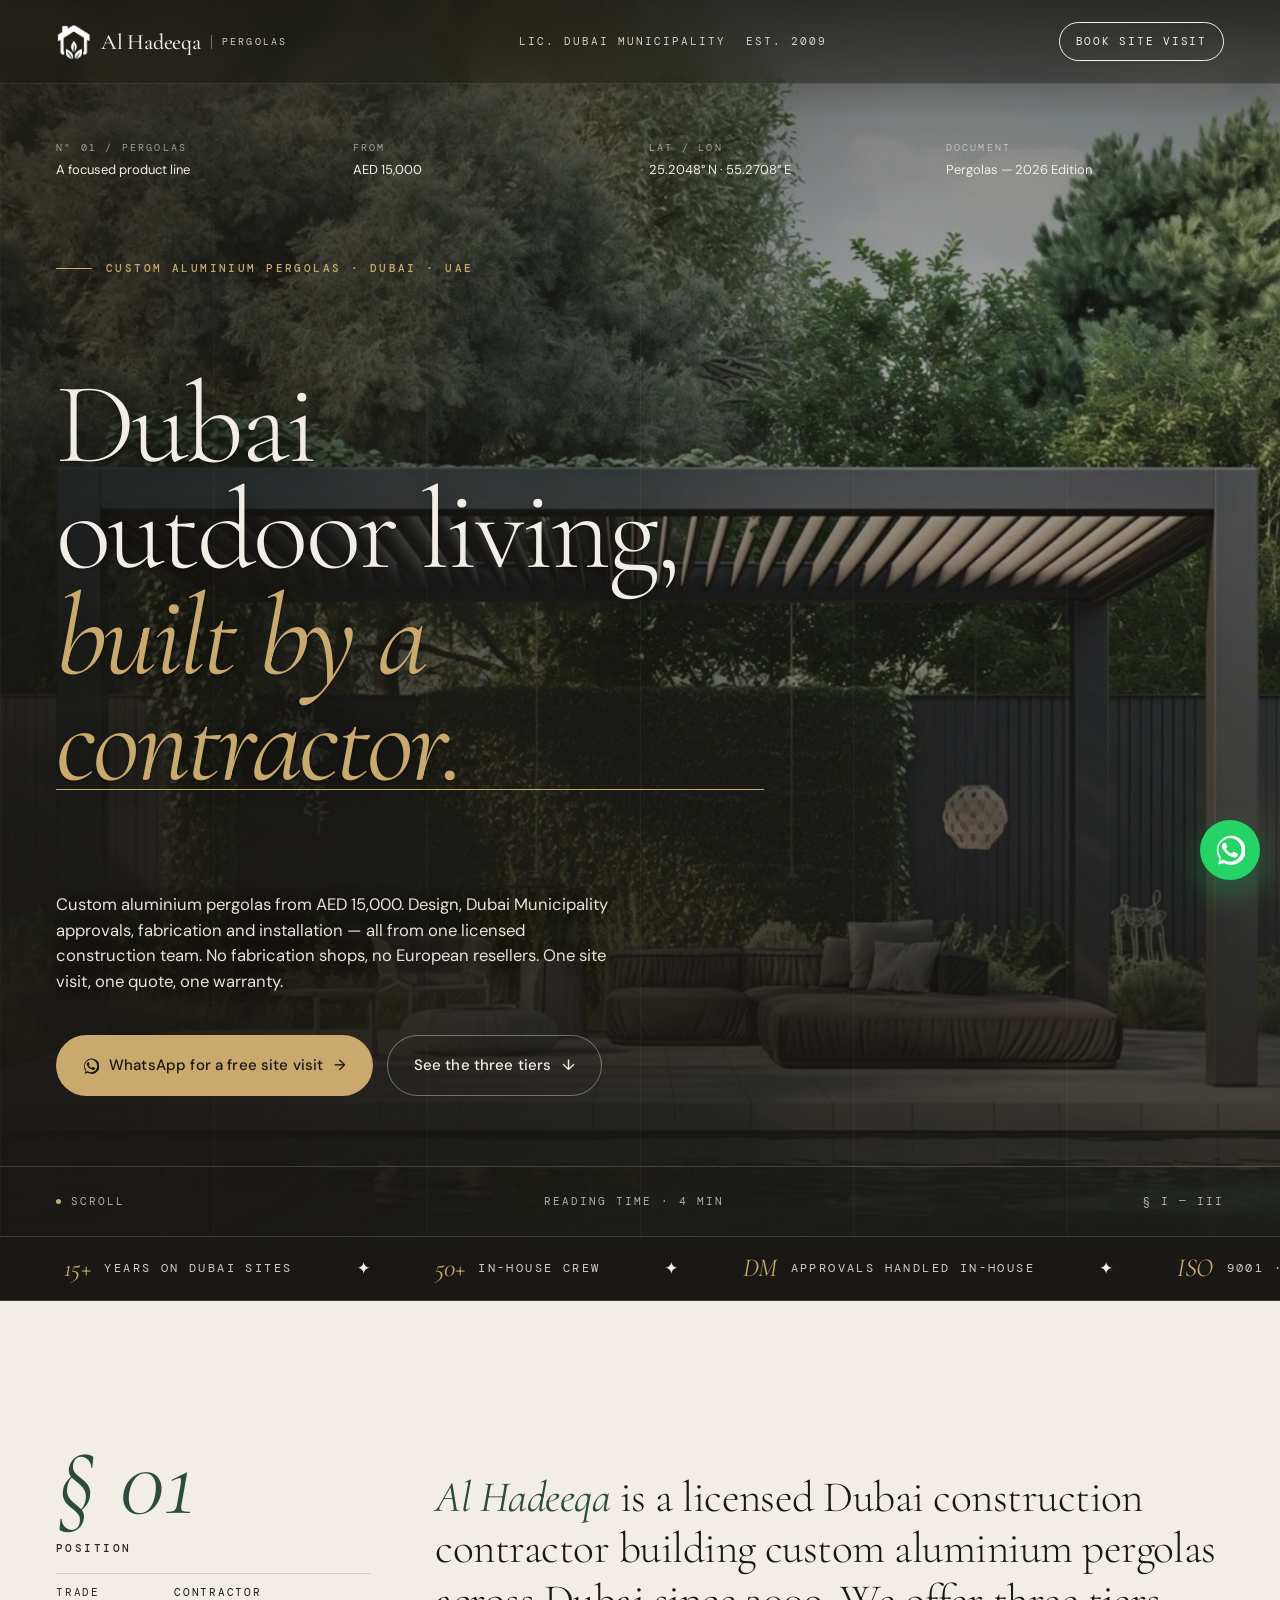
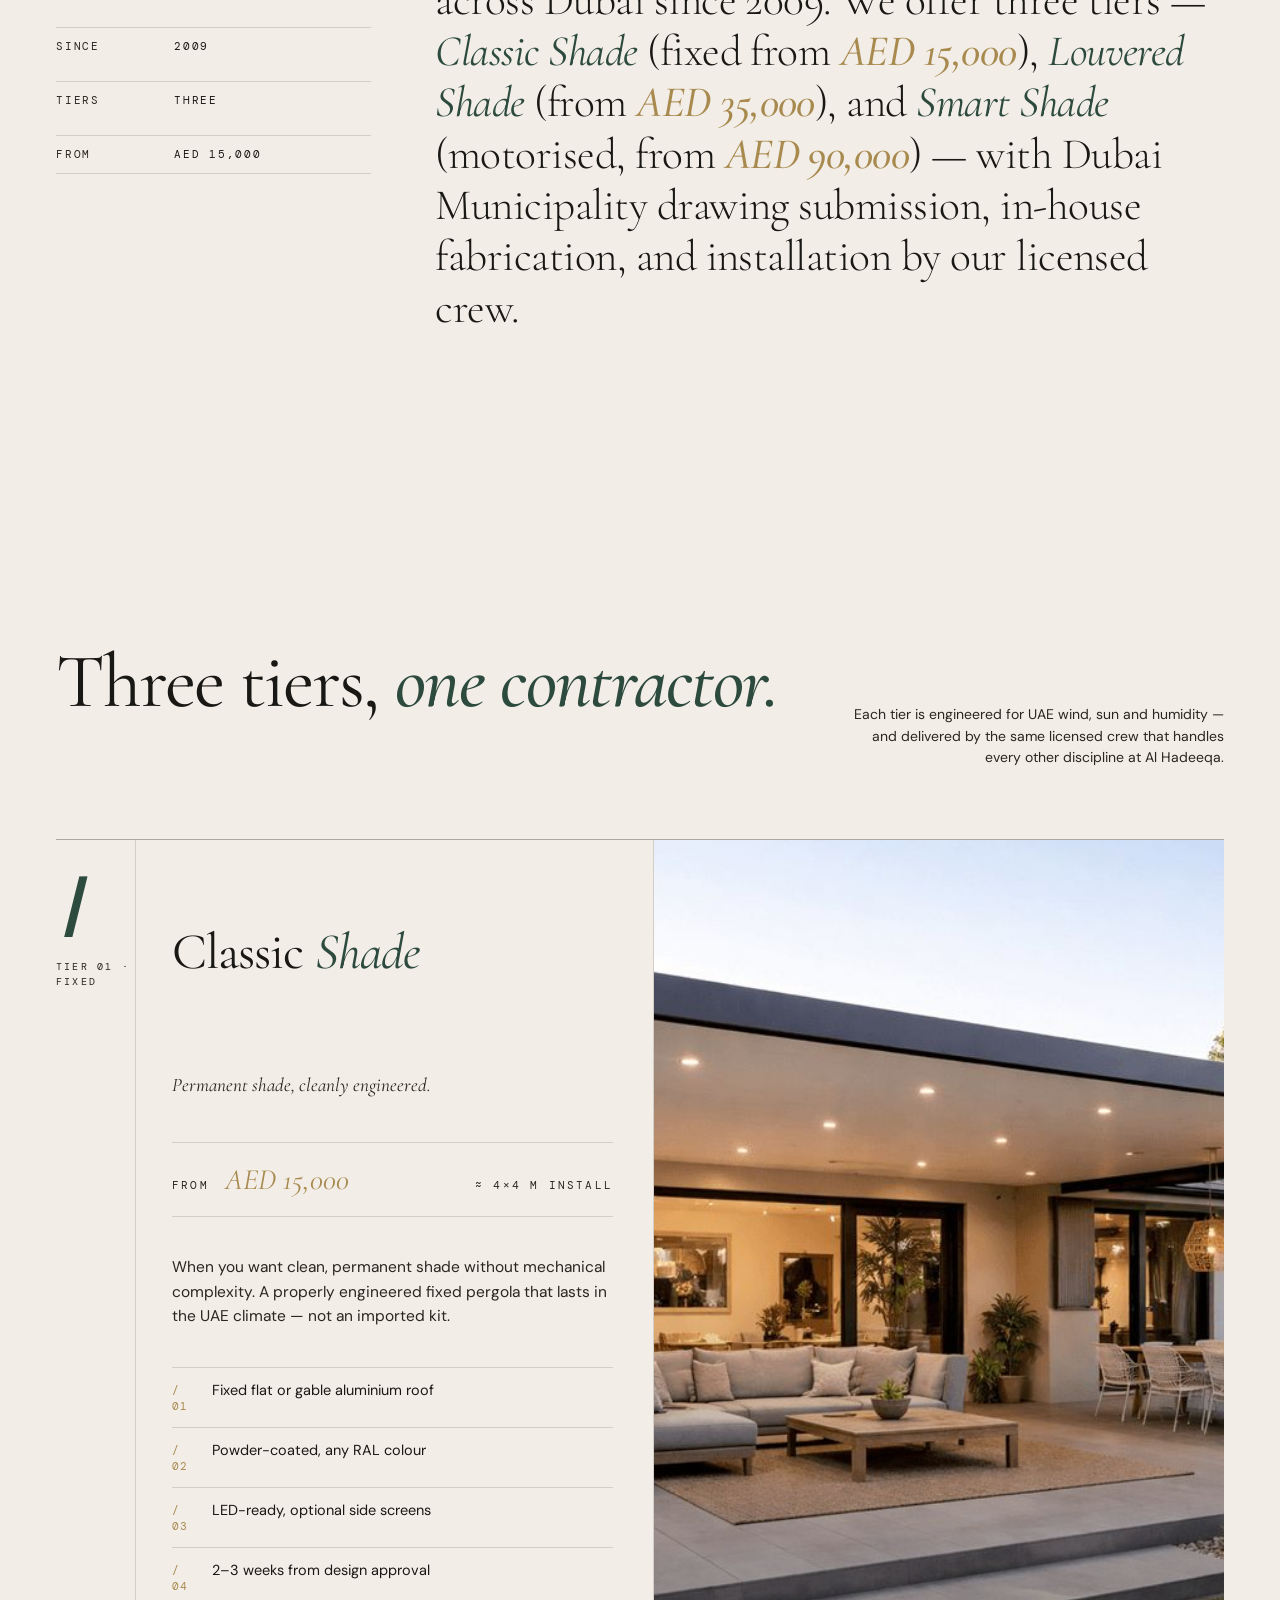
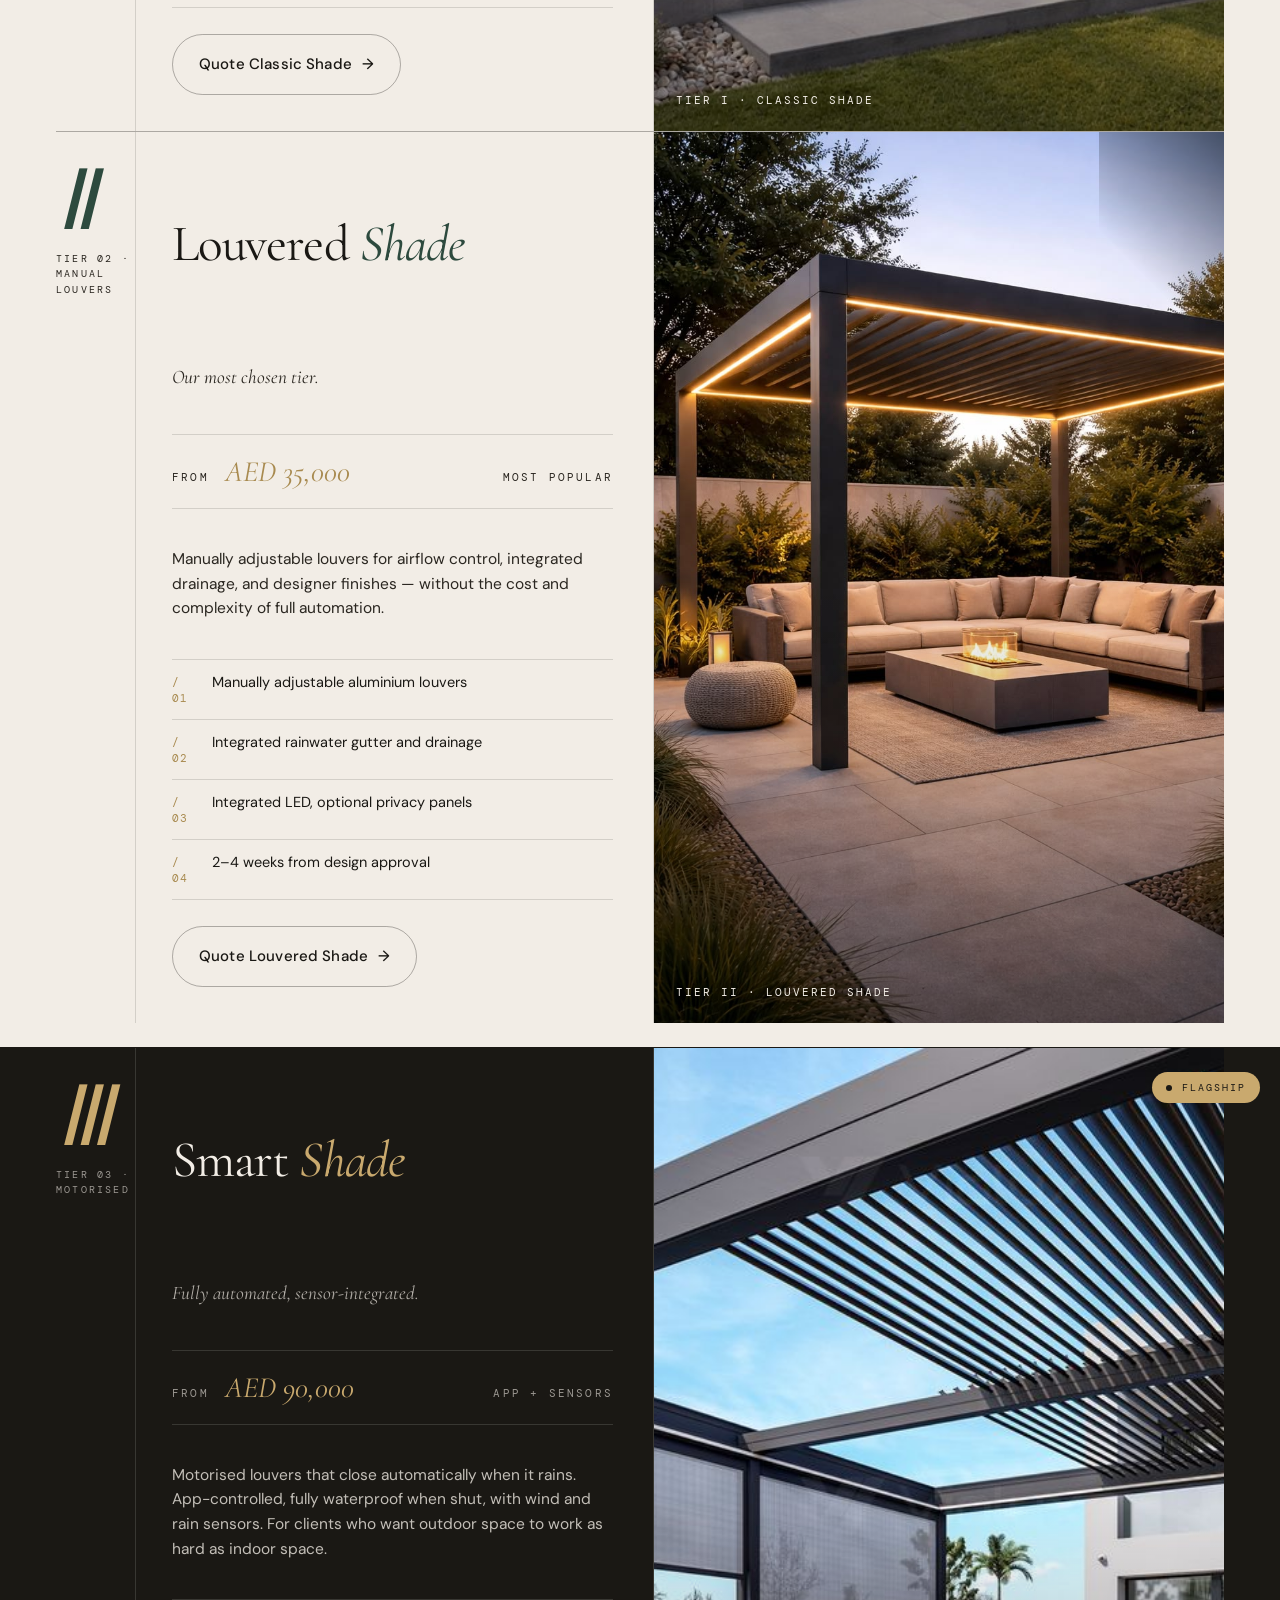
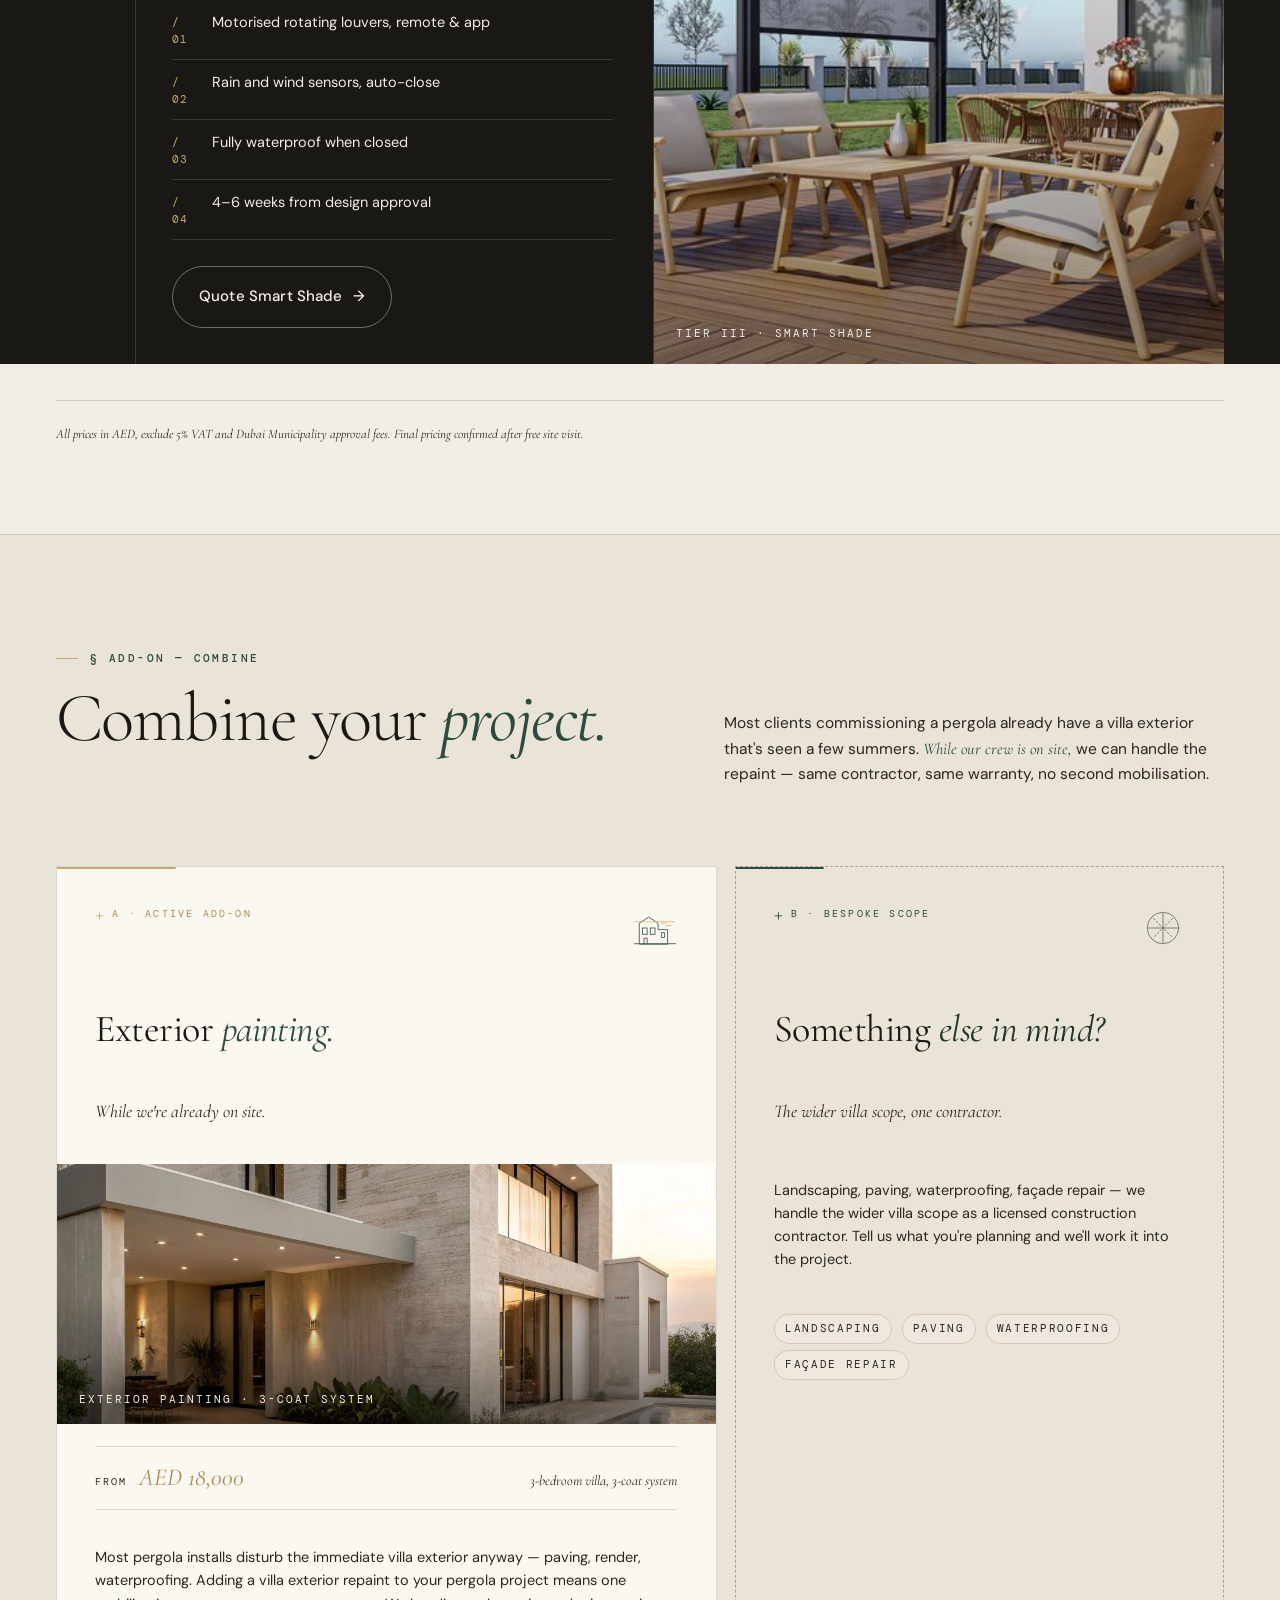
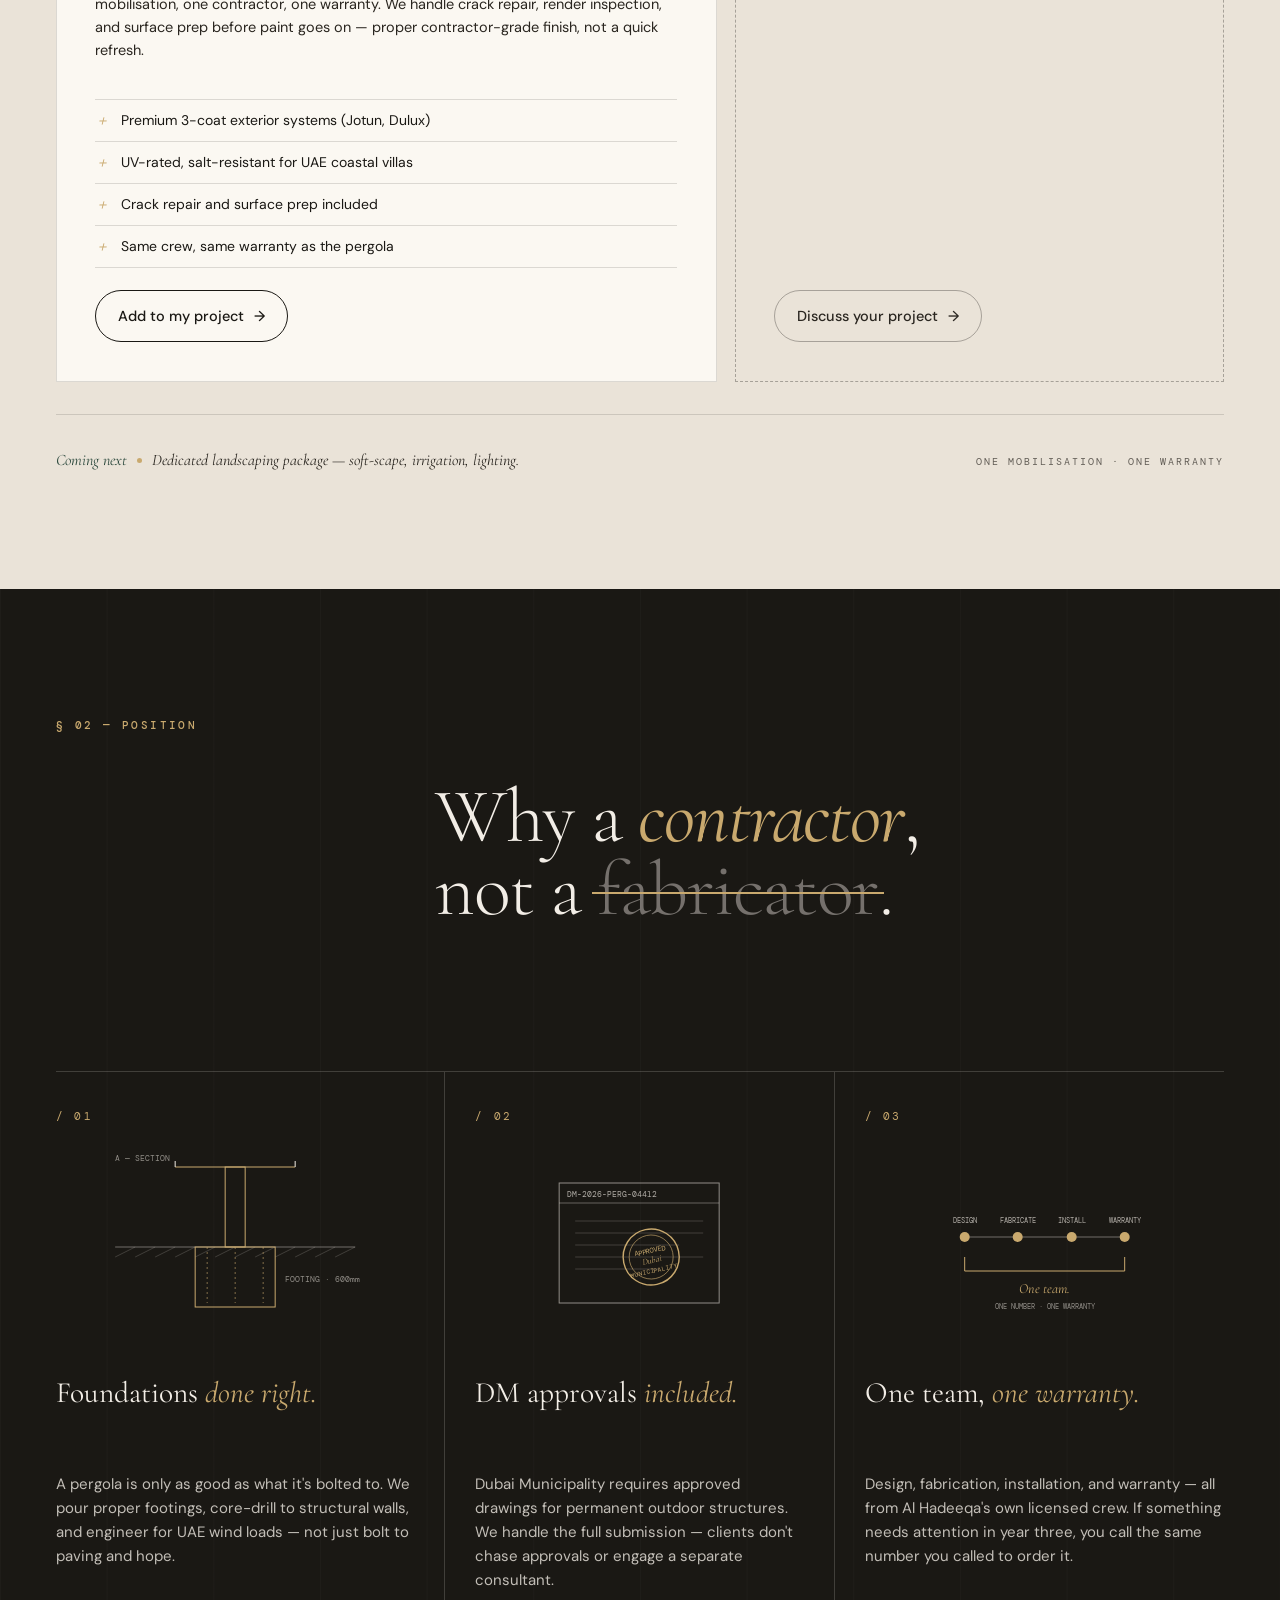
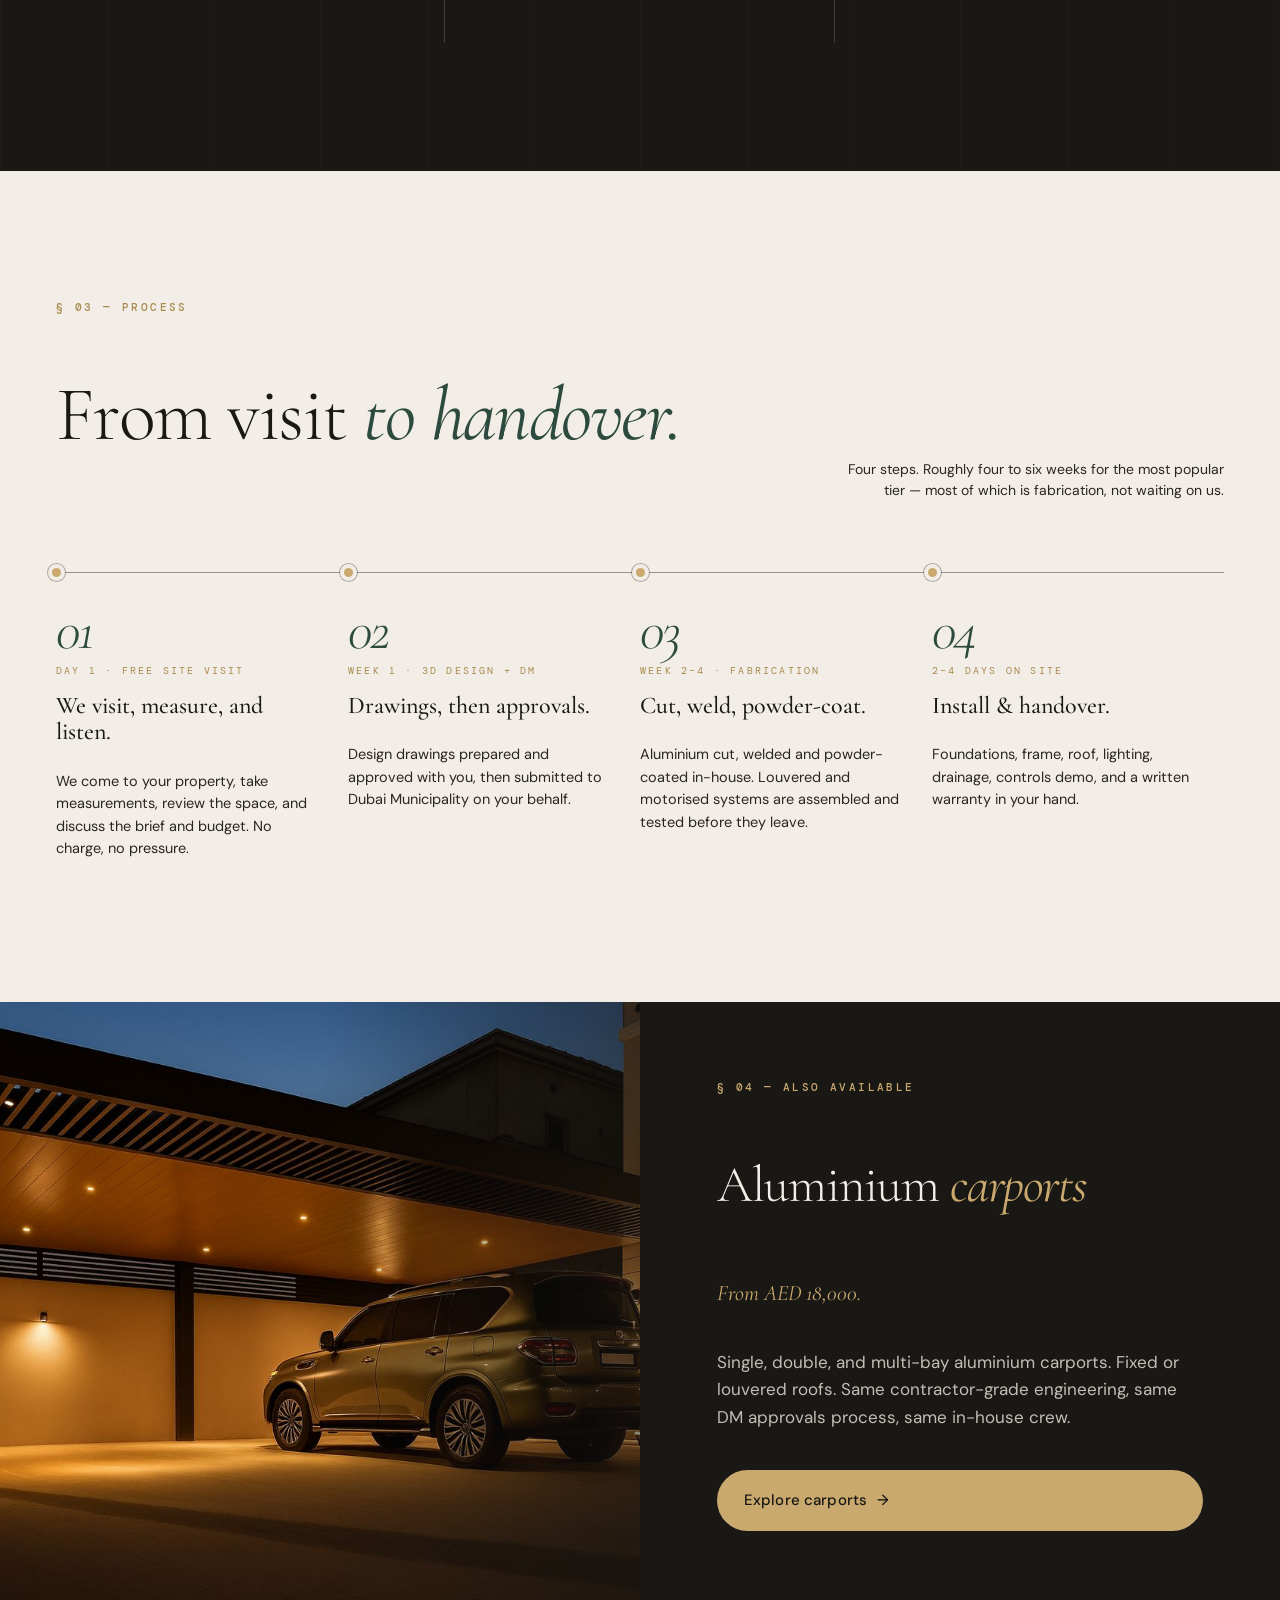
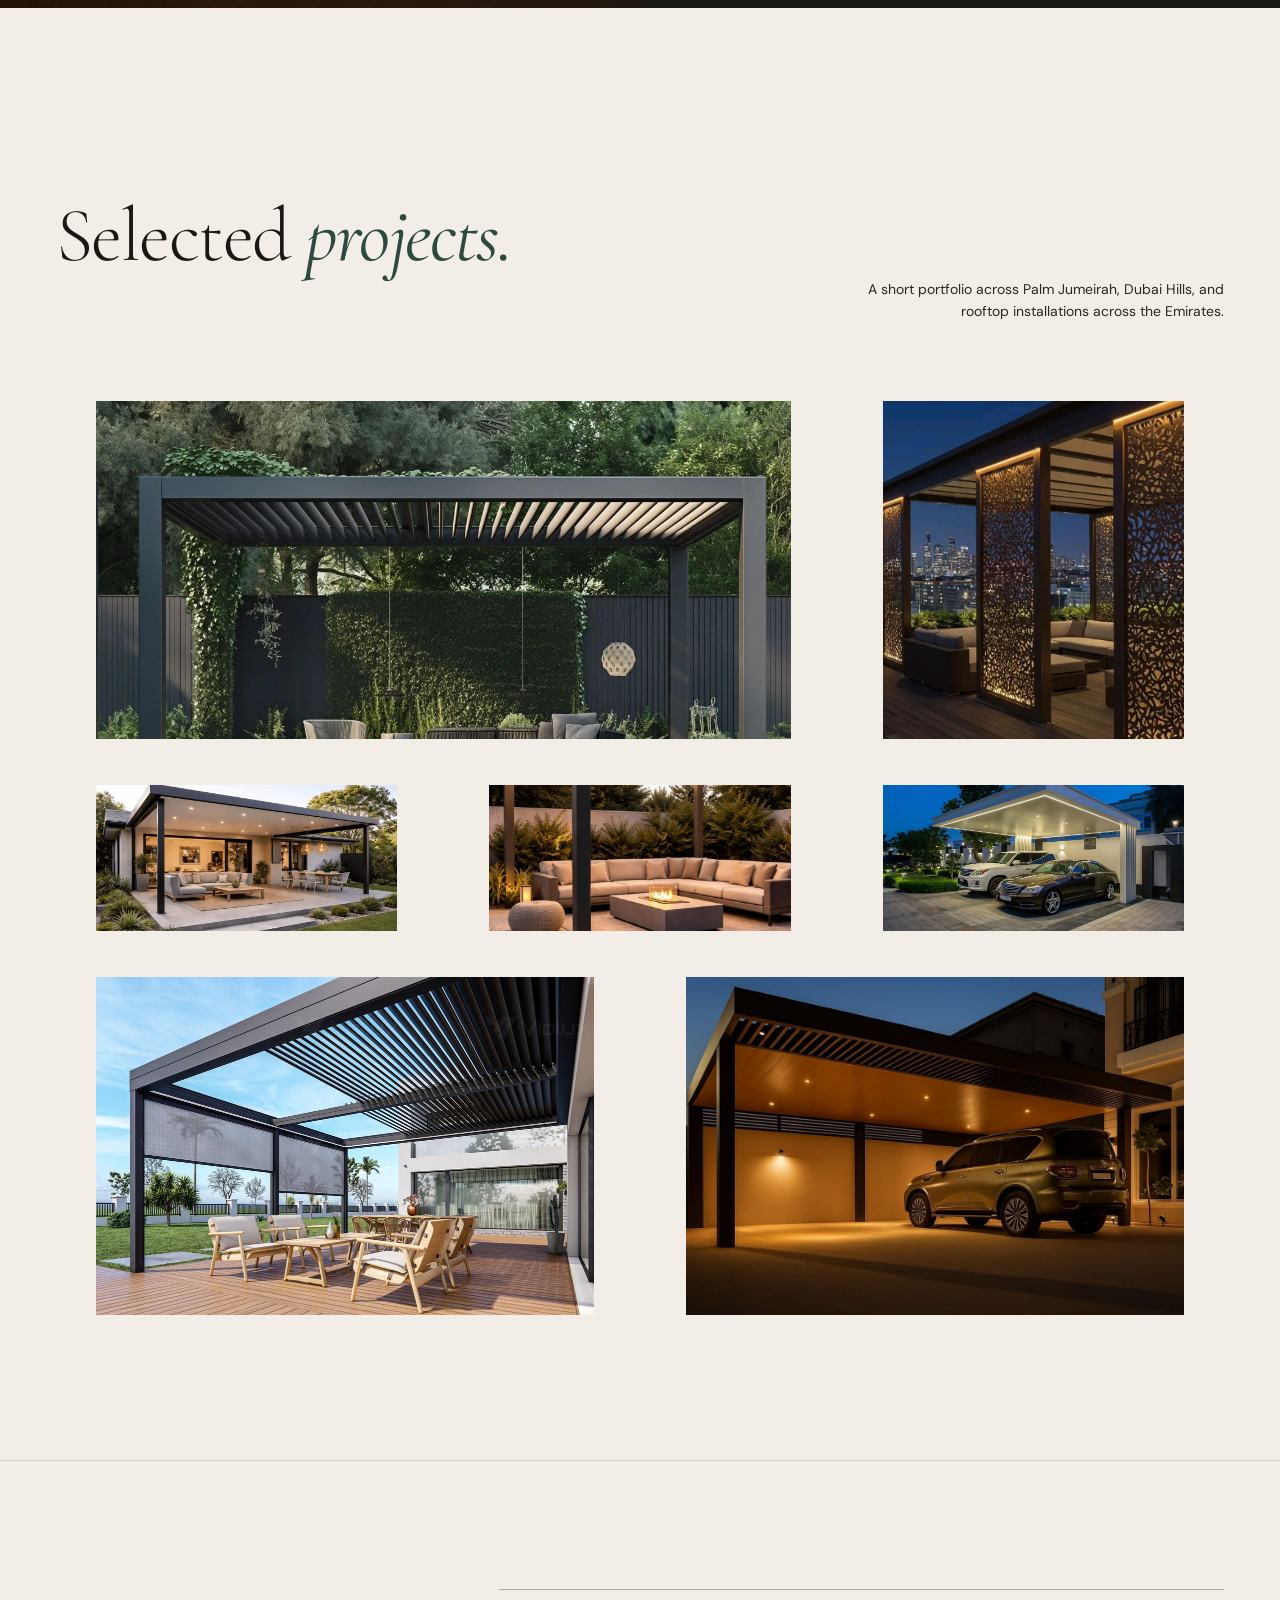
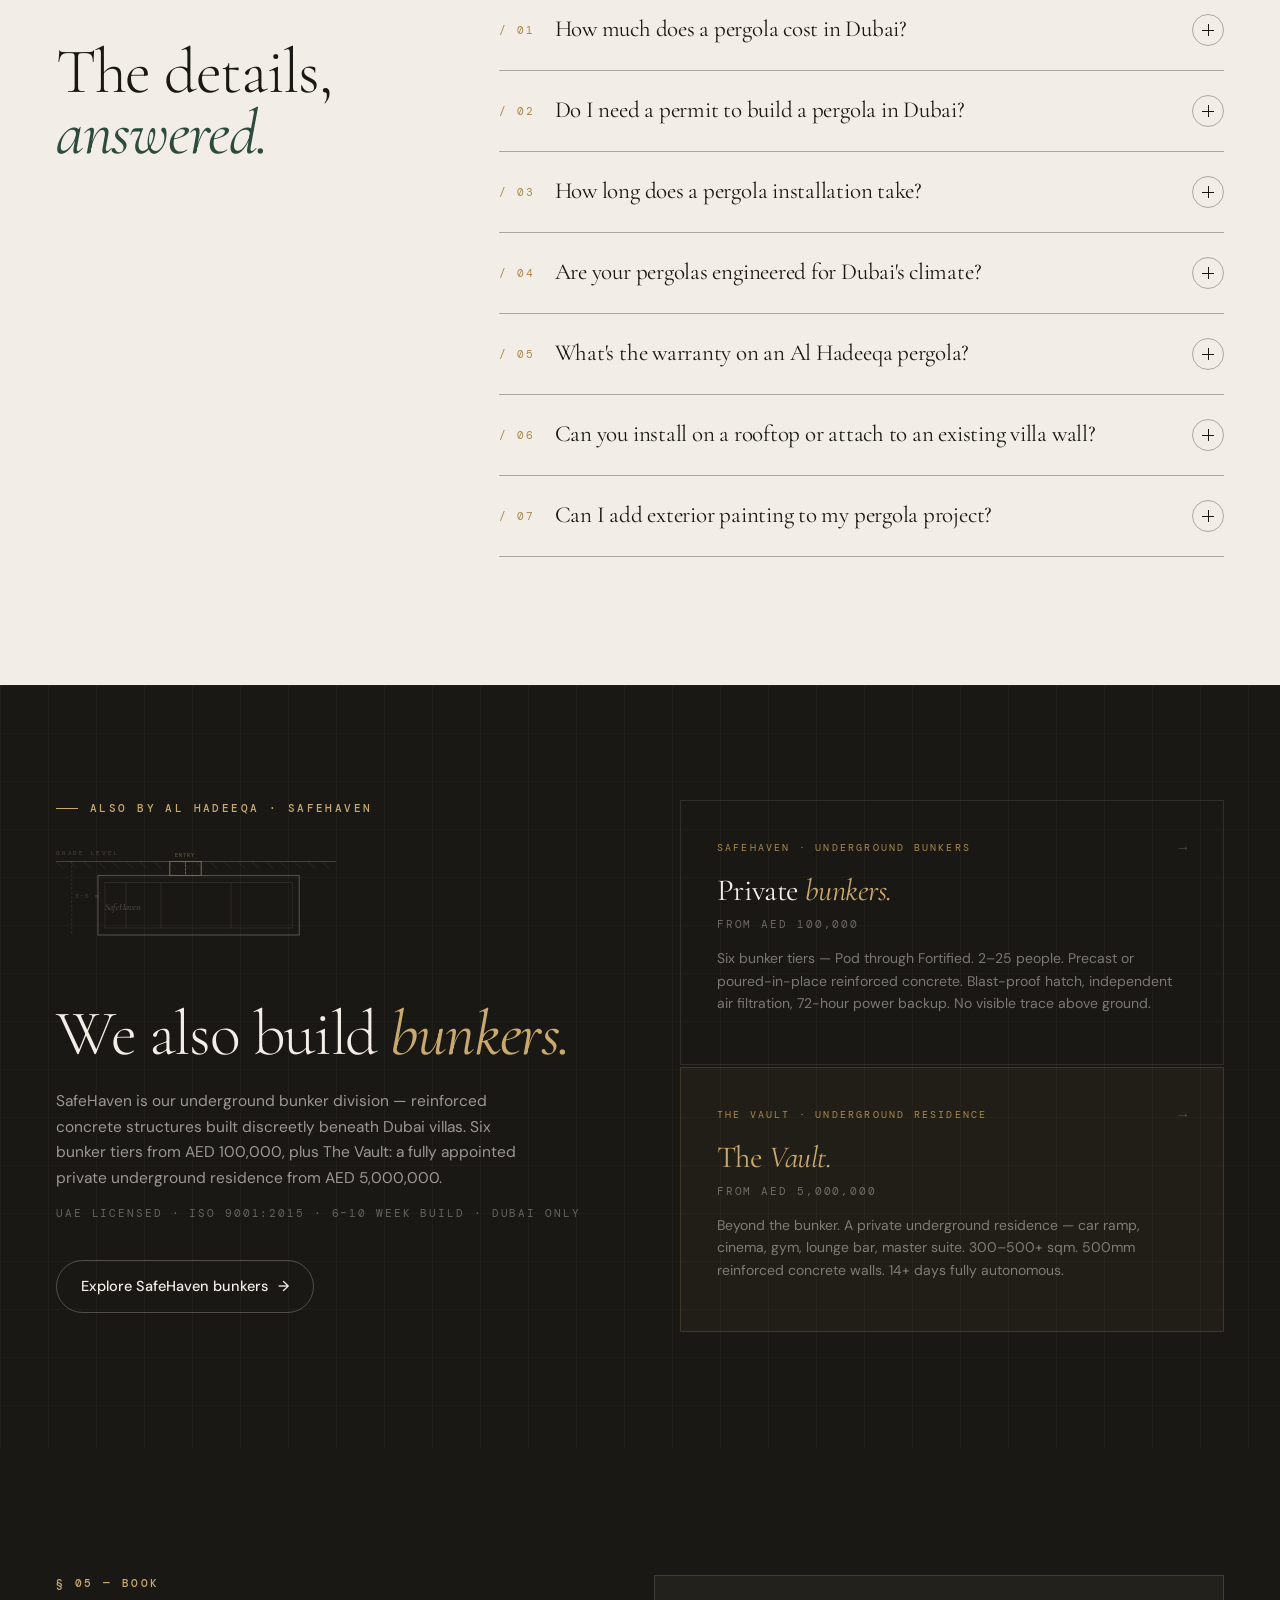
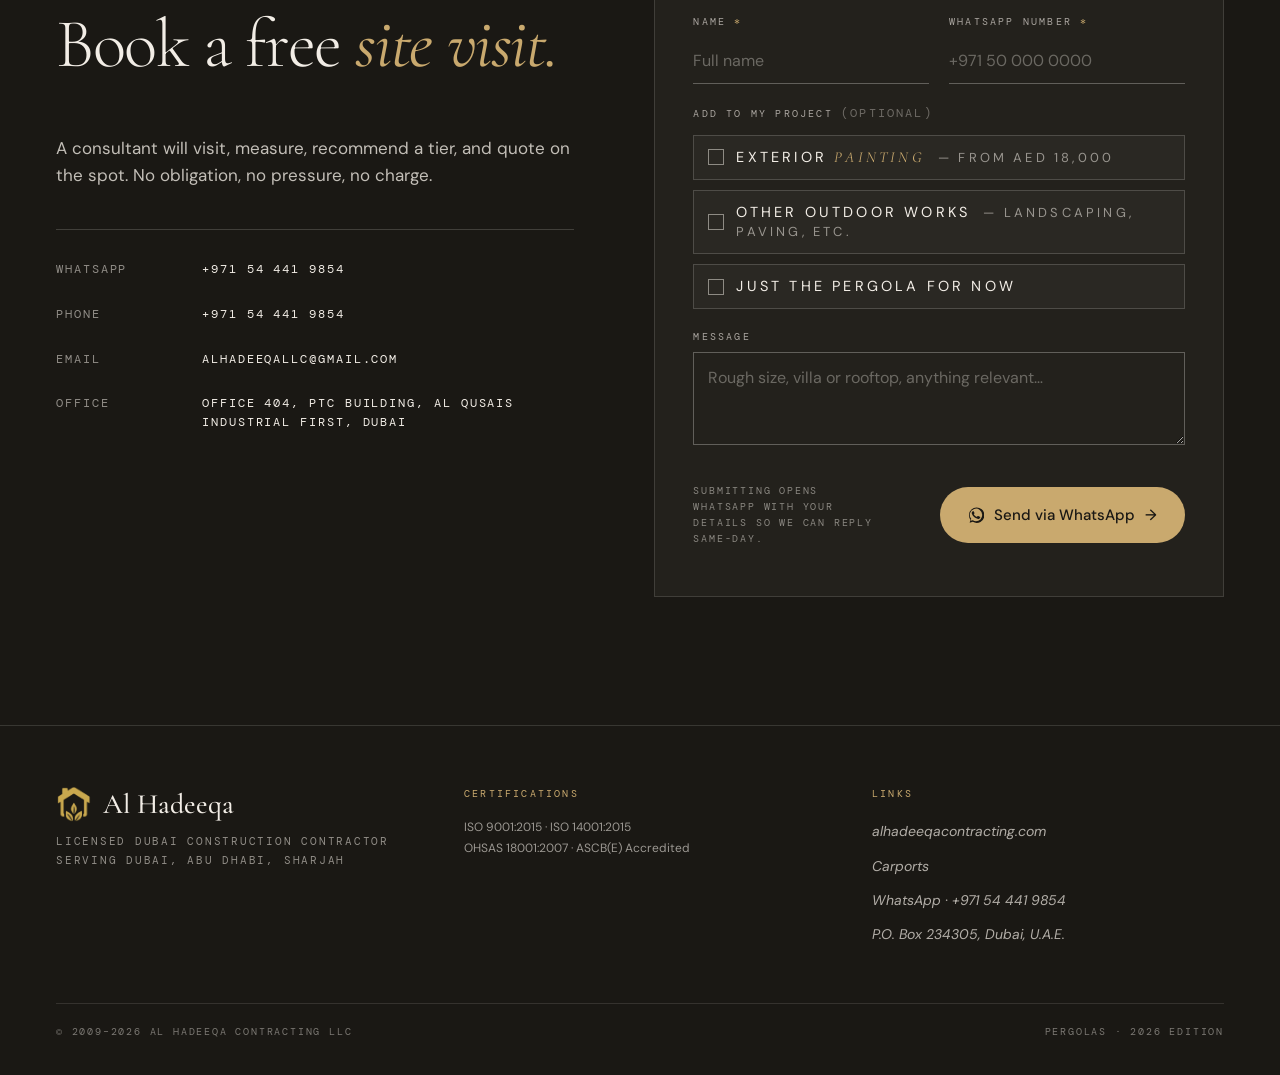
==== commit 50212af7: "bunker section" ====
--- a/pergolas-2026/index.html
+++ b/pergolas-2026/index.html
@@ -3,6 +3,8 @@
 <head>
 <meta charset="utf-8" />
 <meta name="viewport" content="width=device-width,initial-scale=1,viewport-fit=cover" />
+<link rel="icon" type="image/png" href="assets/gold-logo.png" />
+<link rel="apple-touch-icon" href="assets/gold-logo.png" />
 <title>Custom Aluminium Pergolas Dubai — from AED 15,000 | Al Hadeeqa Contracting</title>
 <meta name="description" content="Custom aluminium pergolas in Dubai from AED 15,000. Three tiers, DM approvals included, in-house crew. One contractor, one warranty. Free site visit." />
 <link rel="canonical" href="https://offers.alhadeeqacontracting.com/pergolas-2026/" />
@@ -29,15 +31,50 @@
 <link rel="preconnect" href="https://fonts.gstatic.com" crossorigin />
 <link href="https://fonts.googleapis.com/css2?family=Cormorant+Garamond:ital,wght@0,300;0,400;0,500;0,600;0,700;1,300;1,400;1,500;1,600;1,700&family=DM+Sans:wght@300;400;500;600;700&family=DM+Mono:wght@300;400;500&display=swap" rel="stylesheet" />
 
-<!-- GA4 placeholder. Uncomment when live.
+<!-- GA4 + Google Ads conversion tracking -->
 <script async src="https://www.googletagmanager.com/gtag/js?id=G-HCC52FX6VK"></script>
 <script>
   window.dataLayer = window.dataLayer || [];
   function gtag(){dataLayer.push(arguments);}
   gtag('js', new Date());
-  gtag('config', 'G-HCC52FX6VK');
+  gtag('config', 'G-HCC52FX6VK', {
+    'page_path': window.location.pathname,
+    'page_title': document.title
+  });
+  gtag('config', 'AW-658897837');
 </script>
--->
+
+<!-- Google tag (gtag.js) event - delayed navigation helper: form submission -->
+<script>
+  function gtagFormSubmit(url) {
+    var callback = function() {
+      if (typeof url === 'string') {
+        window.open(url, '_blank', 'noopener');
+      }
+    };
+    gtag('event', 'pergola_form_submit', {
+      'event_callback': callback,
+      'event_timeout': 2000,
+    });
+    return false;
+  }
+</script>
+
+<!-- Google tag (gtag.js) event - delayed navigation helper: WhatsApp click -->
+<script>
+  function gtagWAClick(url) {
+    var callback = function() {
+      if (typeof url === 'string') {
+        window.open(url, '_blank', 'noopener');
+      }
+    };
+    gtag('event', 'pergola_whatsapp_click', {
+      'event_callback': callback,
+      'event_timeout': 2000,
+    });
+    return false;
+  }
+</script>
 
 <script type="application/ld+json">
 {
@@ -2056,6 +2093,162 @@
   .addons-pick .opt .lbl { font-family: "DM Sans", sans-serif; font-size: 14.5px; color: var(--cream); line-height: 1.3; }
   .addons-pick .opt .lbl em { font-family: "Cormorant Garamond", serif; font-style: italic; color: var(--brass); font-size: 1.05em; }
   .addons-pick .opt.checked { border-color: var(--brass); background: rgba(201,169,110,0.06); }
+
+  /* BUNKERS SECTION -------------------------------------------------------- */
+  .bunkers {
+    background: var(--ink);
+    padding: clamp(72px, 9vw, 124px) 0;
+    position: relative;
+    overflow: hidden;
+  }
+  /* Subtle depth grid in background */
+  .bunkers::before {
+    content: "";
+    position: absolute; inset: 0;
+    background-image:
+      linear-gradient(rgba(242,237,230,0.03) 1px, transparent 1px),
+      linear-gradient(90deg, rgba(242,237,230,0.03) 1px, transparent 1px);
+    background-size: 48px 48px;
+    pointer-events: none;
+  }
+  .bunkers-inner {
+    display: grid;
+    grid-template-columns: 1fr;
+    gap: 52px;
+    position: relative;
+  }
+  @media (min-width: 900px) {
+    .bunkers-inner { grid-template-columns: 1fr 1fr; gap: 80px; align-items: start; }
+  }
+  .bunkers-eyebrow {
+    font-family: "DM Mono", monospace;
+    font-size: 11px;
+    letter-spacing: 0.22em;
+    text-transform: uppercase;
+    color: var(--brass);
+    margin-bottom: 20px;
+    display: flex;
+    align-items: center;
+    gap: 12px;
+  }
+  .bunkers-eyebrow::before { content: ""; width: 22px; height: 1px; background: var(--brass); }
+  .bunkers-title {
+    font-family: "Cormorant Garamond", serif;
+    font-weight: 300;
+    font-size: clamp(38px, 5vw, 68px);
+    line-height: 0.97;
+    letter-spacing: -0.022em;
+    color: var(--cream);
+    margin-bottom: 24px;
+  }
+  .bunkers-title em { font-style: italic; font-weight: 400; color: var(--brass); }
+  .bunkers-sub {
+    font-size: 15.5px;
+    line-height: 1.65;
+    color: rgba(242,237,230,0.6);
+    max-width: 44ch;
+    margin-bottom: 14px;
+  }
+  .bunkers-detail {
+    font-family: "DM Mono", monospace;
+    font-size: 10.5px;
+    letter-spacing: 0.18em;
+    text-transform: uppercase;
+    color: rgba(242,237,230,0.35);
+    margin-bottom: 36px;
+    line-height: 1.8;
+  }
+  .bunkers-cta {
+    display: inline-flex;
+    align-items: center;
+    gap: 10px;
+    font-family: "DM Sans", sans-serif;
+    font-size: 14.5px;
+    font-weight: 500;
+    color: var(--cream);
+    text-decoration: none;
+    padding: 14px 24px;
+    border: 1px solid rgba(242,237,230,0.25);
+    border-radius: 999px;
+    transition: border-color 220ms ease, background 220ms ease;
+  }
+  .bunkers-cta:hover { border-color: var(--brass); background: rgba(201,169,110,0.08); color: var(--brass); }
+  .bunkers-cta .arrow { transition: transform 220ms ease; }
+  .bunkers-cta:hover .arrow { transform: translateX(3px); }
+  .bunker-cards { display: flex; flex-direction: column; gap: 2px; }
+  .bunker-card {
+    display: block;
+    text-decoration: none;
+    padding: clamp(24px, 2.8vw, 38px);
+    border: 1px solid rgba(242,237,230,0.1);
+    position: relative;
+    overflow: hidden;
+    transition: border-color 280ms ease, background 280ms ease;
+  }
+  .bunker-card::after {
+    content: "";
+    position: absolute;
+    top: 0; left: 0; right: 0;
+    height: 1px;
+    background: var(--brass);
+    transform: scaleX(0);
+    transform-origin: left;
+    transition: transform 500ms cubic-bezier(.2,.6,.2,1);
+  }
+  .bunker-card:hover { border-color: rgba(242,237,230,0.22); background: rgba(242,237,230,0.025); }
+  .bunker-card:hover::after { transform: scaleX(1); }
+  .bunker-card-tag {
+    font-family: "DM Mono", monospace;
+    font-size: 10px;
+    letter-spacing: 0.22em;
+    text-transform: uppercase;
+    color: var(--brass-deep);
+    margin-bottom: 16px;
+    display: flex;
+    align-items: center;
+    justify-content: space-between;
+  }
+  .bunker-card-tag .go {
+    color: rgba(242,237,230,0.25);
+    font-size: 14px;
+    letter-spacing: 0;
+    transition: color 220ms ease, transform 220ms ease;
+    display: inline-block;
+  }
+  .bunker-card:hover .bunker-card-tag .go { color: var(--brass); transform: translateX(4px); }
+  .bunker-card-name {
+    font-family: "Cormorant Garamond", serif;
+    font-weight: 400;
+    font-size: clamp(24px, 2.4vw, 32px);
+    line-height: 1.04;
+    letter-spacing: -0.014em;
+    color: var(--cream);
+    margin-bottom: 10px;
+  }
+  .bunker-card-name em { font-style: italic; color: var(--brass); }
+  .bunker-card-price {
+    font-family: "DM Mono", monospace;
+    font-size: 10.5px;
+    letter-spacing: 0.18em;
+    text-transform: uppercase;
+    color: rgba(242,237,230,0.38);
+    margin-bottom: 14px;
+  }
+  .bunker-card-sub { font-size: 14px; line-height: 1.6; color: rgba(242,237,230,0.45); }
+  /* The Vault card — slightly warmer/golden treatment */
+  .bunker-card.vault {
+    background: rgba(201,169,110,0.04);
+    border-color: rgba(201,169,110,0.18);
+  }
+  .bunker-card.vault::after { background: linear-gradient(90deg, var(--brass), var(--brass-deep)); }
+  .bunker-card.vault .bunker-card-name { color: var(--brass); }
+  .bunker-card.vault .bunker-card-tag { color: var(--brass-deep); }
+  .bunker-card.vault:hover { background: rgba(201,169,110,0.07); border-color: rgba(201,169,110,0.35); }
+  /* Depth diagram in left column */
+  .bunkers-diagram {
+    margin-bottom: 32px;
+    opacity: 0.55;
+  }
 </style>
 </head>
 <body>
@@ -2688,6 +2881,88 @@
   </div>
 </section>
 
+<!-- BUNKERS ============================================================== -->
+<section class="bunkers" id="bunkers">
+  <div class="wrap">
+    <div class="bunkers-inner">
+
+      <div class="bunkers-copy">
+        <div class="bunkers-eyebrow eyebrow">Also by Al Hadeeqa · SafeHaven</div>
+
+        <!-- Cross-section depth diagram -->
+        <div class="bunkers-diagram" aria-hidden="true">
+          <svg viewBox="0 0 320 120" fill="none" stroke="rgba(242,237,230,0.6)" stroke-width="1" stroke-linecap="square" width="280">
+            <line x1="0" y1="28" x2="320" y2="28" stroke="rgba(242,237,230,0.4)" />
+            <text x="0" y="20" font-family="DM Mono,monospace" font-size="7" fill="rgba(242,237,230,0.4)" stroke="none" letter-spacing="2">GRADE LEVEL</text>
+            <g stroke="rgba(242,237,230,0.15)">
+              <line x1="0" y1="28" x2="8" y2="36"/><line x1="16" y1="28" x2="24" y2="36"/>
+              <line x1="32" y1="28" x2="40" y2="36"/><line x1="48" y1="28" x2="56" y2="36"/>
+              <line x1="64" y1="28" x2="72" y2="36"/><line x1="80" y1="28" x2="88" y2="36"/>
+              <line x1="96" y1="28" x2="104" y2="36"/><line x1="112" y1="28" x2="120" y2="36"/>
+              <line x1="128" y1="28" x2="136" y2="36"/><line x1="144" y1="28" x2="152" y2="36"/>
+              <line x1="160" y1="28" x2="168" y2="36"/><line x1="176" y1="28" x2="184" y2="36"/>
+              <line x1="192" y1="28" x2="200" y2="36"/><line x1="208" y1="28" x2="216" y2="36"/>
+              <line x1="224" y1="28" x2="232" y2="36"/><line x1="240" y1="28" x2="248" y2="36"/>
+              <line x1="256" y1="28" x2="264" y2="36"/><line x1="272" y1="28" x2="280" y2="36"/>
+              <line x1="288" y1="28" x2="296" y2="36"/><line x1="304" y1="28" x2="312" y2="36"/>
+            </g>
+            <line x1="18" y1="28" x2="18" y2="112" stroke="rgba(242,237,230,0.2)" stroke-dasharray="2 3"/>
+            <text x="22" y="70" font-family="DM Mono,monospace" font-size="6.5" fill="rgba(242,237,230,0.35)" stroke="none" letter-spacing="1">3–6 m</text>
+            <rect x="48" y="44" width="230" height="68" stroke="rgba(242,237,230,0.5)" stroke-width="1.2"/>
+            <rect x="56" y="52" width="214" height="52" stroke="rgba(242,237,230,0.25)" stroke-width="0.7"/>
+            <line x1="80" y1="52" x2="80" y2="104" stroke="rgba(242,237,230,0.18)"/>
+            <line x1="120" y1="52" x2="120" y2="104" stroke="rgba(242,237,230,0.18)"/>
+            <line x1="200" y1="52" x2="200" y2="104" stroke="rgba(242,237,230,0.18)"/>
+            <rect x="130" y="28" width="36" height="16" stroke="#C9A96E" stroke-width="1.2"/>
+            <line x1="148" y1="28" x2="148" y2="44" stroke="#C9A96E" stroke-dasharray="2 2"/>
+            <text x="136" y="23" font-family="DM Mono,monospace" font-size="6" fill="#C9A96E" stroke="none" letter-spacing="1">ENTRY</text>
+            <text x="56" y="83" font-family="Cormorant Garamond,serif" font-style="italic" font-size="11" fill="rgba(242,237,230,0.55)" stroke="none">SafeHaven</text>
+          </svg>
+        </div>
+
+        <h2 class="bunkers-title" data-reveal>
+          We also build <em>bunkers.</em>
+        </h2>
+        <p class="bunkers-sub" data-reveal data-reveal-delay="1">
+          SafeHaven is our underground bunker division — reinforced concrete structures built discreetly beneath Dubai villas. Six bunker tiers from AED 100,000, plus The Vault: a fully appointed private underground residence from AED 5,000,000.
+        </p>
+        <p class="bunkers-detail">
+          UAE licensed · ISO 9001:2015 · 6–10 week build · Dubai only
+        </p>
+        <a class="bunkers-cta" href="https://alhadeeqacontracting.com/bunkers/" target="_blank" rel="noopener">
+          Explore SafeHaven bunkers <span class="arrow">→</span>
+        </a>
+      </div>
+
+      <div class="bunker-cards" data-reveal data-reveal-delay="1">
+
+        <!-- SafeHaven bunker range -->
+        <a class="bunker-card" href="https://alhadeeqacontracting.com/bunkers/" target="_blank" rel="noopener">
+          <div class="bunker-card-tag">
+            SafeHaven · Underground Bunkers
+            <span class="go">→</span>
+          </div>
+          <div class="bunker-card-name">Private <em>bunkers.</em></div>
+          <div class="bunker-card-price">From AED 100,000</div>
+          <p class="bunker-card-sub">Six bunker tiers — Pod through Fortified. 2–25 people. Precast or poured-in-place reinforced concrete. Blast-proof hatch, independent air filtration, 72-hour power backup. No visible trace above ground.</p>
+        </a>
+
+        <!-- The Vault -->
+        <a class="bunker-card vault" href="https://alhadeeqacontracting.com/the-vault/" target="_blank" rel="noopener">
+          <div class="bunker-card-tag">
+            The Vault · Underground Residence
+            <span class="go">→</span>
+          </div>
+          <div class="bunker-card-name">The <em>Vault.</em></div>
+          <div class="bunker-card-price">From AED 5,000,000</div>
+          <p class="bunker-card-sub">Beyond the bunker. A private underground residence — car ramp, cinema, gym, lounge bar, master suite. 300–500+ sqm. 500mm reinforced concrete walls. 14+ days fully autonomous.</p>
+        </a>
+
+      </div>
+    </div>
+  </div>
+</section>
+
 <!-- BOOK ================================================================ -->
 <section class="book" id="book">
   <div class="wrap">
@@ -2935,13 +3210,7 @@
       var text = encodeURIComponent(lines.join("\n"));
       var url = "https://wa.me/971544419854?text=" + text;
 
-      // GA4 event
-      if (typeof window.gtag === 'function') {
-        try { window.gtag('event', 'whatsapp_click', { context: 'form_submit', tier: tier, area: area }); } catch(_) {}
-        try { window.gtag('event', 'form_submit',     { context: 'book_site_visit', tier: tier, area: area }); } catch(_) {}
-      }
-
-      window.open(url, '_blank', 'noopener');
+      gtagFormSubmit(url);
     });
   })();
 
@@ -2967,13 +3236,12 @@
     });
   })();
 
-  // ============= GA4 events on every wa.me click ========================
+  // ============= WhatsApp link clicks — delayed navigation via gtagWAClick =
   (function(){
     document.querySelectorAll('a.wa-link').forEach(function(a){
-      a.addEventListener('click', function(){
-        if (typeof window.gtag === 'function') {
-          try { window.gtag('event', 'whatsapp_click', { context: a.getAttribute('data-wa-context') || 'unknown' }); } catch(_) {}
-        }
+      a.addEventListener('click', function(e){
+        e.preventDefault();
+        gtagWAClick(a.href);
       });
     });
   })();
@@ -2992,5 +3260,81 @@
   })();
 </script>
 
+<!--
+  ============================================================
+  CONVERSION TRACKING — DO NOT REMOVE
+  ============================================================
+  This block fires events to:
+  - GA4 property: G-HCC52FX6VK
+  - Google Ads account: AW-658897837
+
+  Events tracked:
+  - whatsapp_click (with tier/addon labels)
+  - form_submit
+  - phone_click
+  - email_click
+
+  Last updated: May 2026
+  ============================================================
+-->
+<script>
+(function() {
+  function trackConversion(eventName, label) {
+    if (typeof gtag !== 'function') return;
+
+    gtag('event', eventName, {
+      'event_category': 'engagement',
+      'event_label': label,
+      'value': 1
+    });
+
+    // Replace AW-658897837/PERGOLA_WHATSAPP_CONV_ID with the real conversion
+    // label from Google Ads after Part 3.4 of the tracking checklist.
+    gtag('event', 'conversion', {
+      'send_to': 'AW-658897837/PERGOLA_WHATSAPP_CONV_ID',
+      'event_callback': function() {}
+    });
+  }
+
+  document.querySelectorAll('a[href*="wa.me"]').forEach(function(link) {
+    link.addEventListener('click', function() {
+      var label = link.textContent.trim().toLowerCase();
+      if (label.indexOf('classic shade') !== -1) {
+        trackConversion('whatsapp_click', 'tier_classic');
+      } else if (label.indexOf('louvered shade') !== -1) {
+        trackConversion('whatsapp_click', 'tier_louvered');
+      } else if (label.indexOf('smart shade') !== -1) {
+        trackConversion('whatsapp_click', 'tier_smart');
+      } else if (label.indexOf('exterior painting') !== -1 || label.indexOf('add to my project') !== -1) {
+        trackConversion('whatsapp_click', 'addon_painting');
+      } else if (label.indexOf('discuss') !== -1) {
+        trackConversion('whatsapp_click', 'addon_other');
+      } else {
+        trackConversion('whatsapp_click', 'general_cta');
+      }
+    });
+  });
+
+  var form = document.querySelector('form');
+  if (form) {
+    form.addEventListener('submit', function() {
+      trackConversion('form_submit', 'lead_form');
+    });
+  }
+
+  document.querySelectorAll('a[href^="tel:"]').forEach(function(link) {
+    link.addEventListener('click', function() {
+      trackConversion('phone_click', 'phone_cta');
+    });
+  });
+
+  document.querySelectorAll('a[href^="mailto:"]').forEach(function(link) {
+    link.addEventListener('click', function() {
+      trackConversion('email_click', 'email_cta');
+    });
+  });
+})();
+</script>
+
 </body>
 </html>
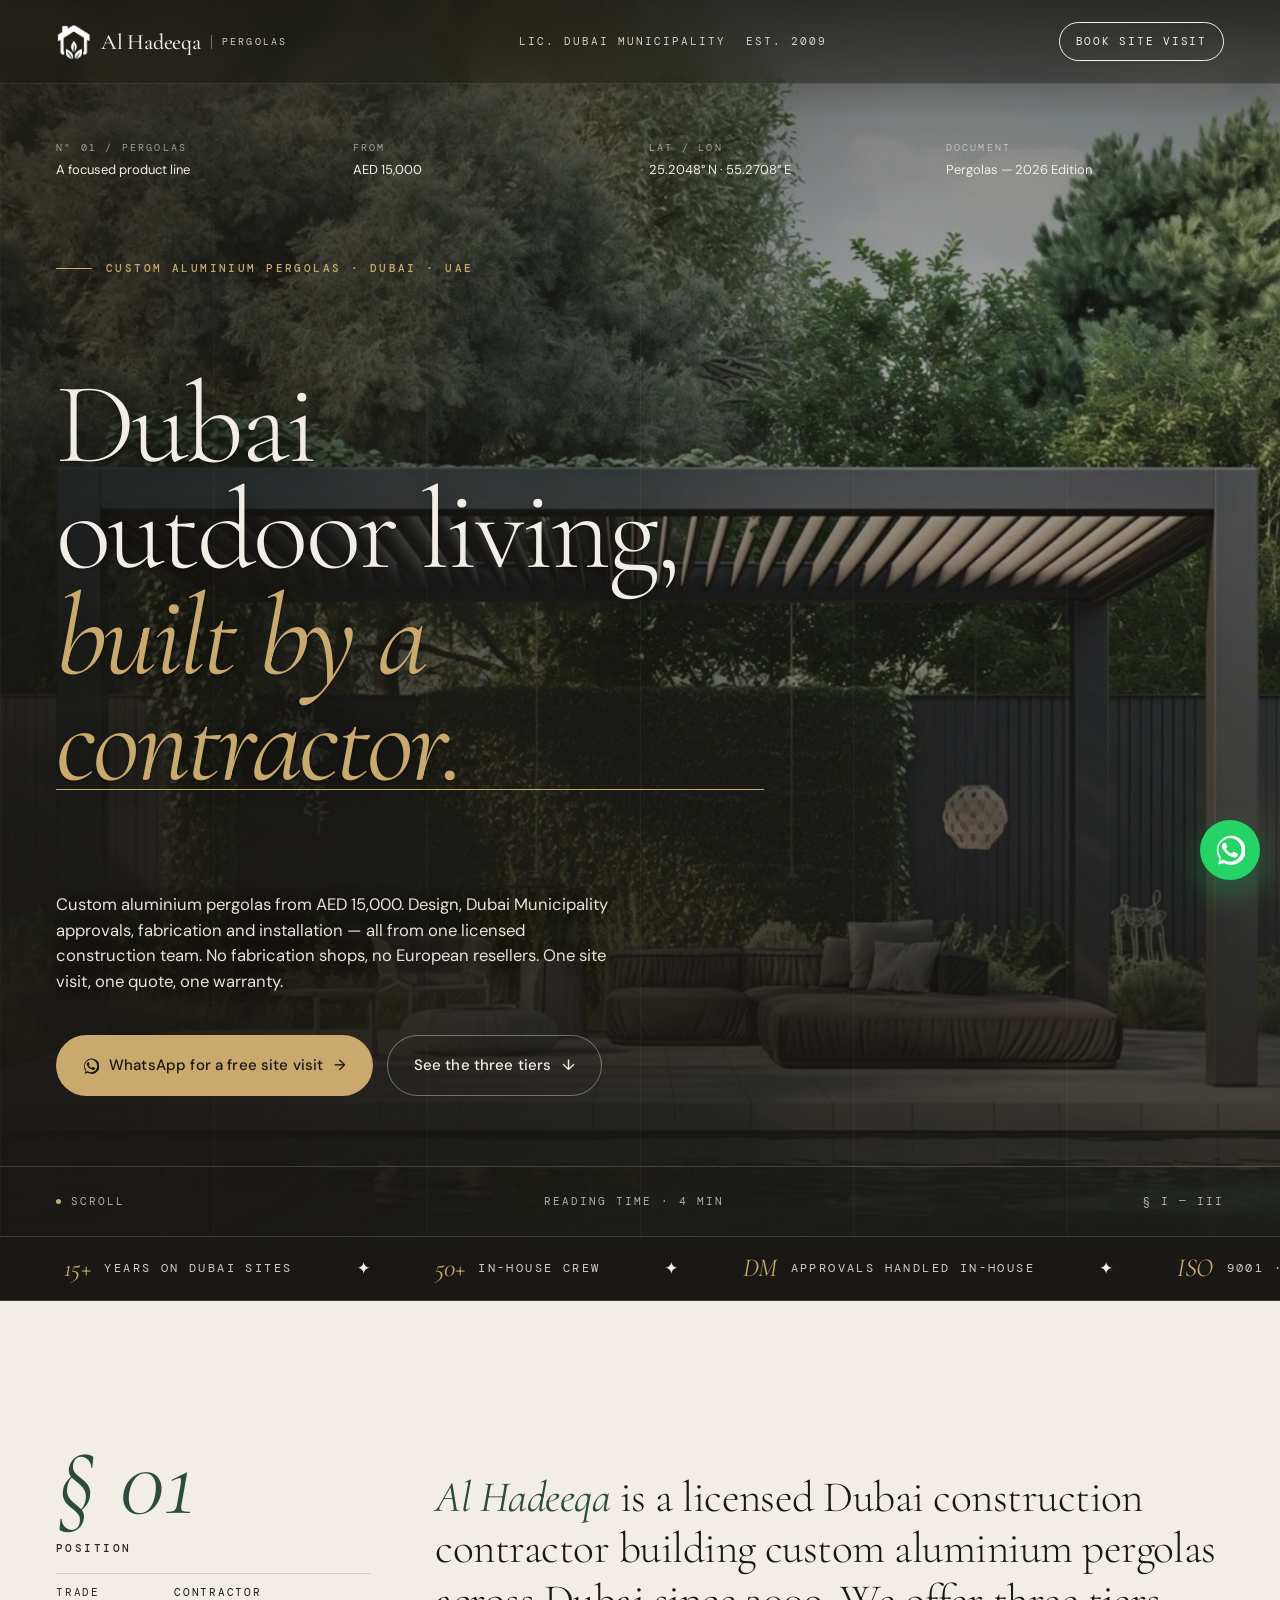
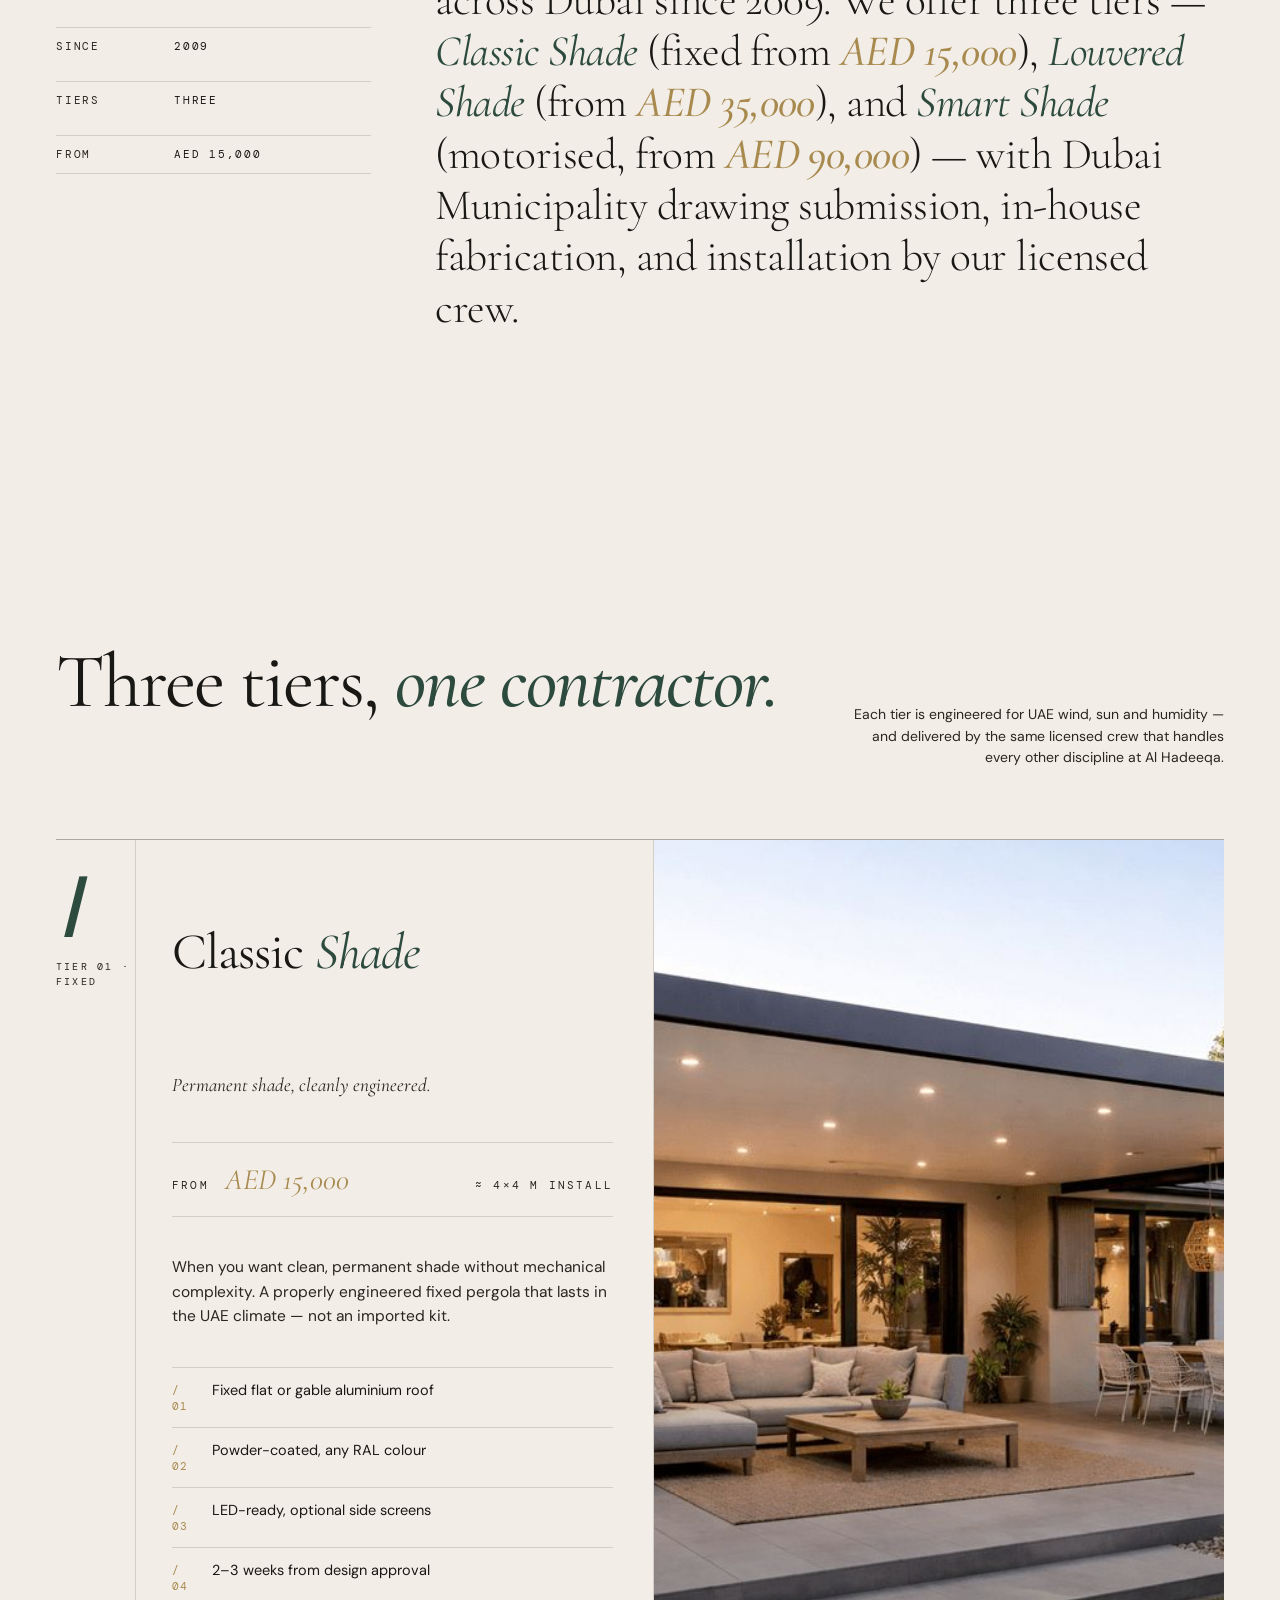
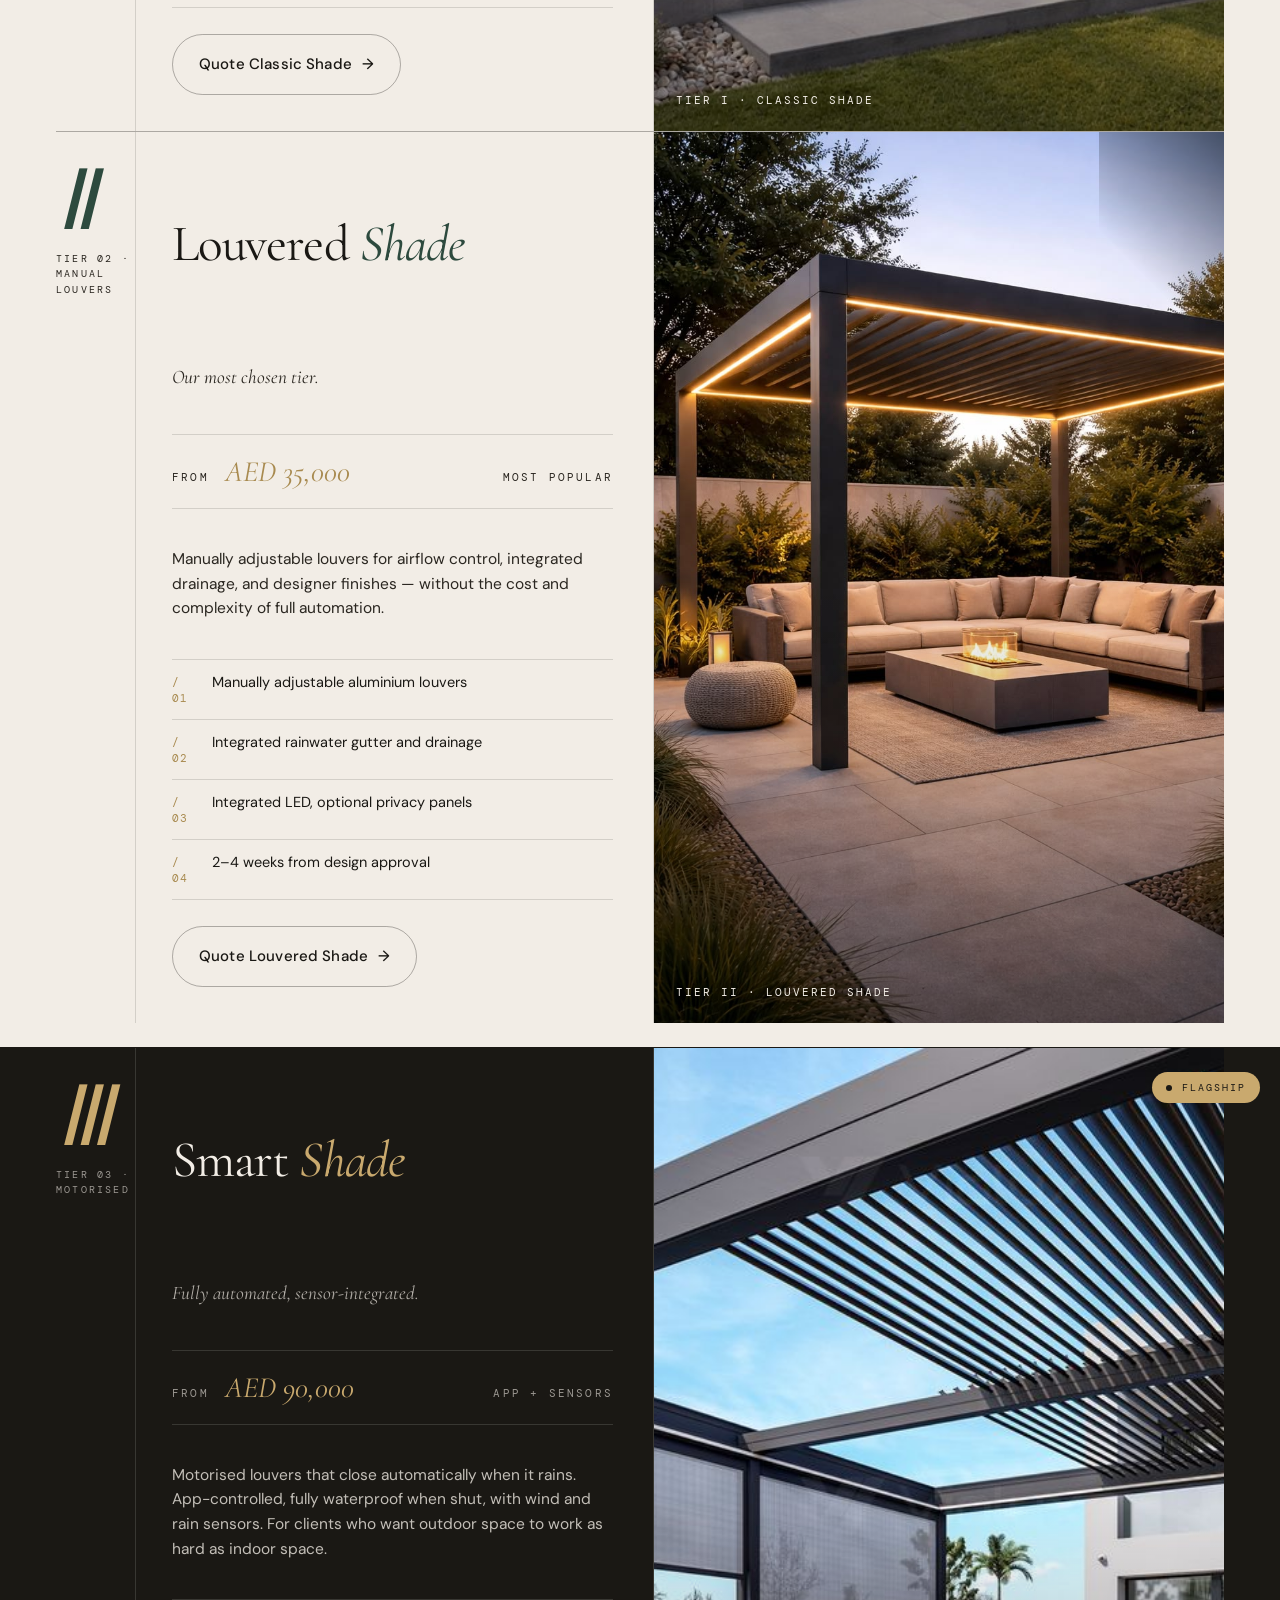
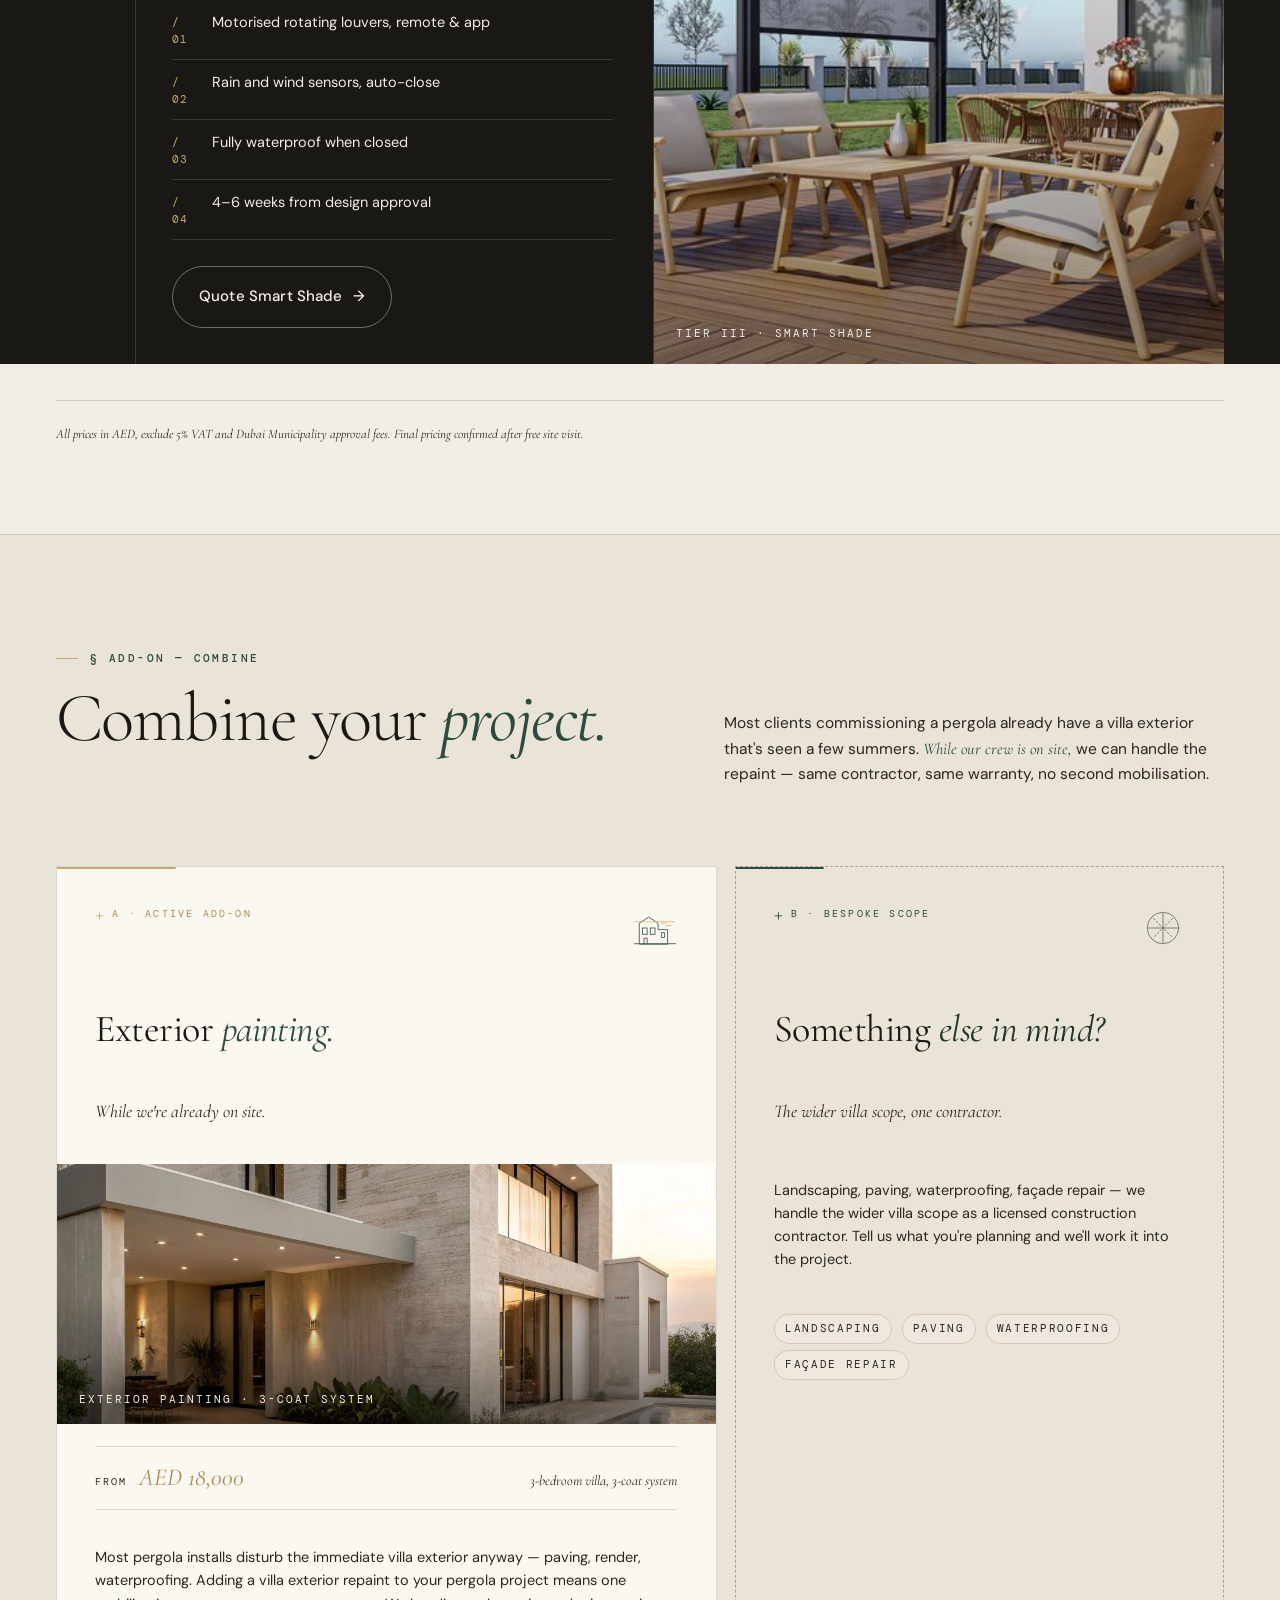
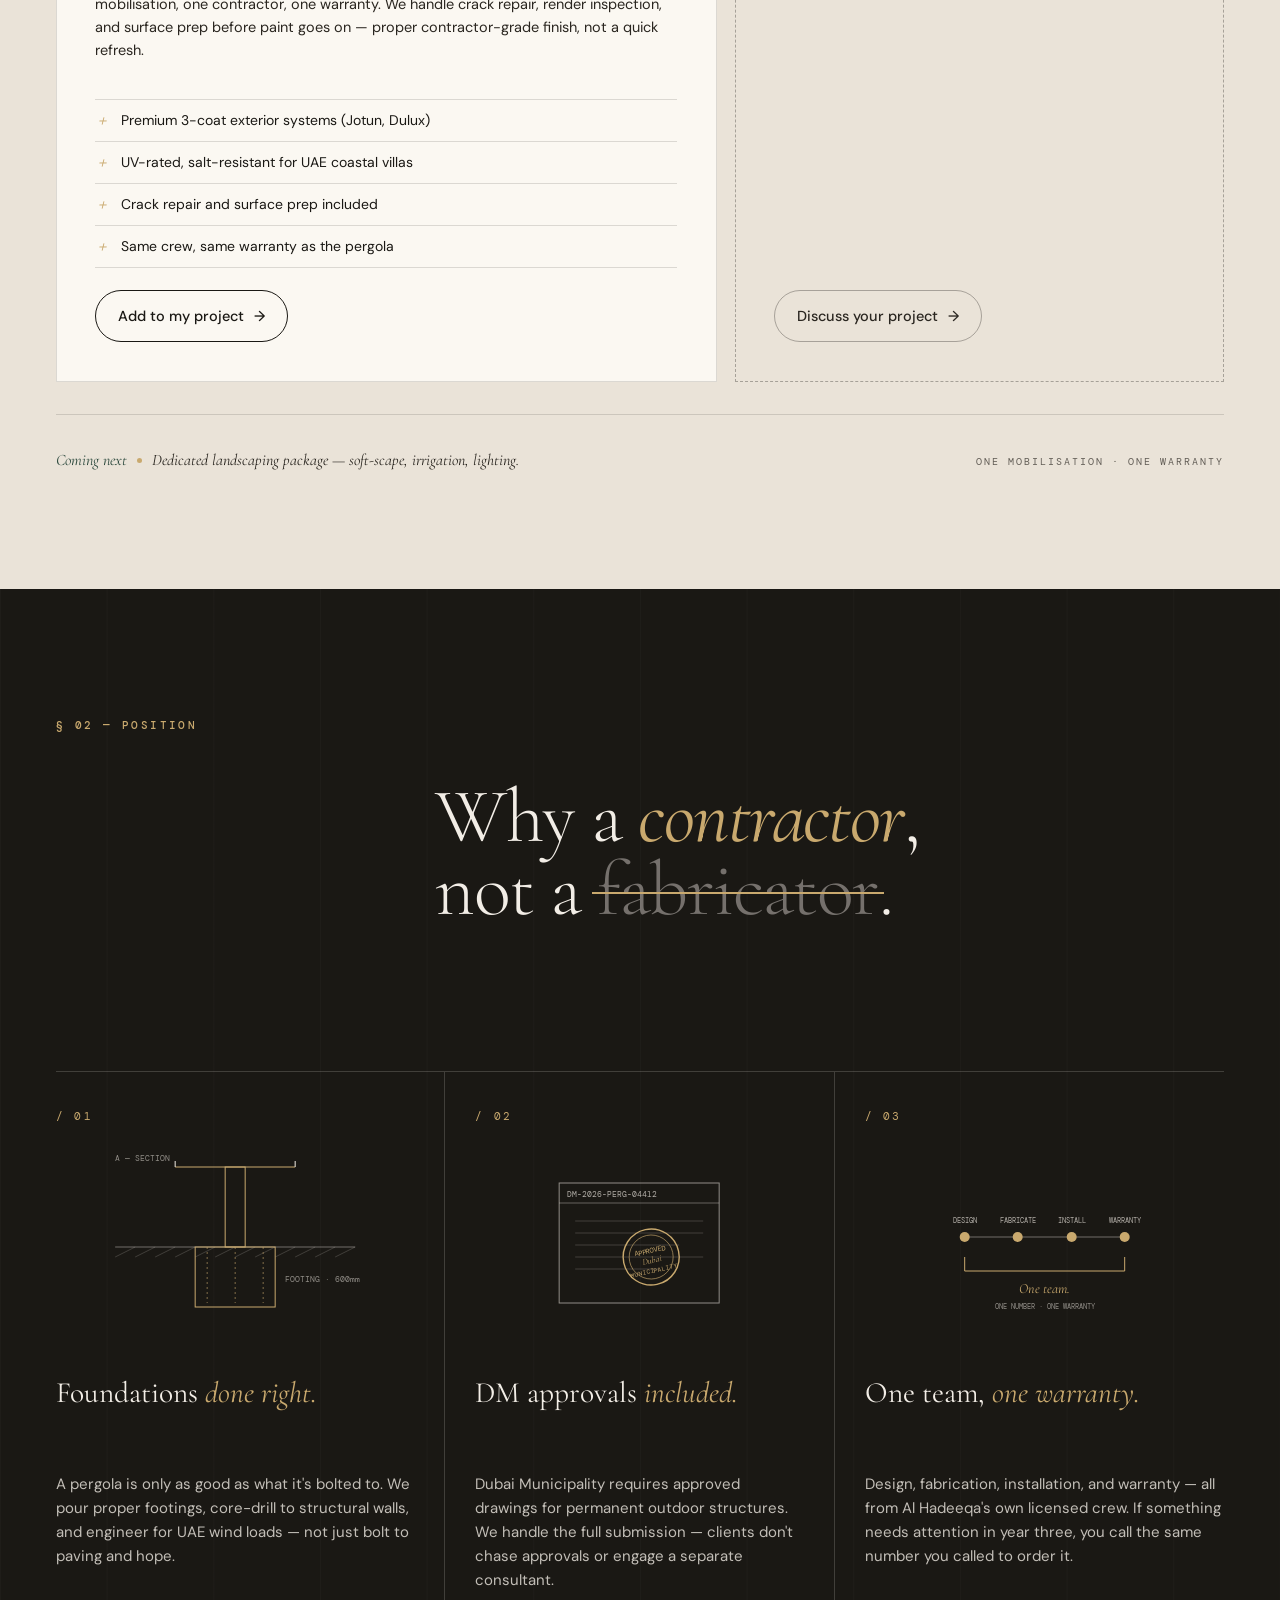
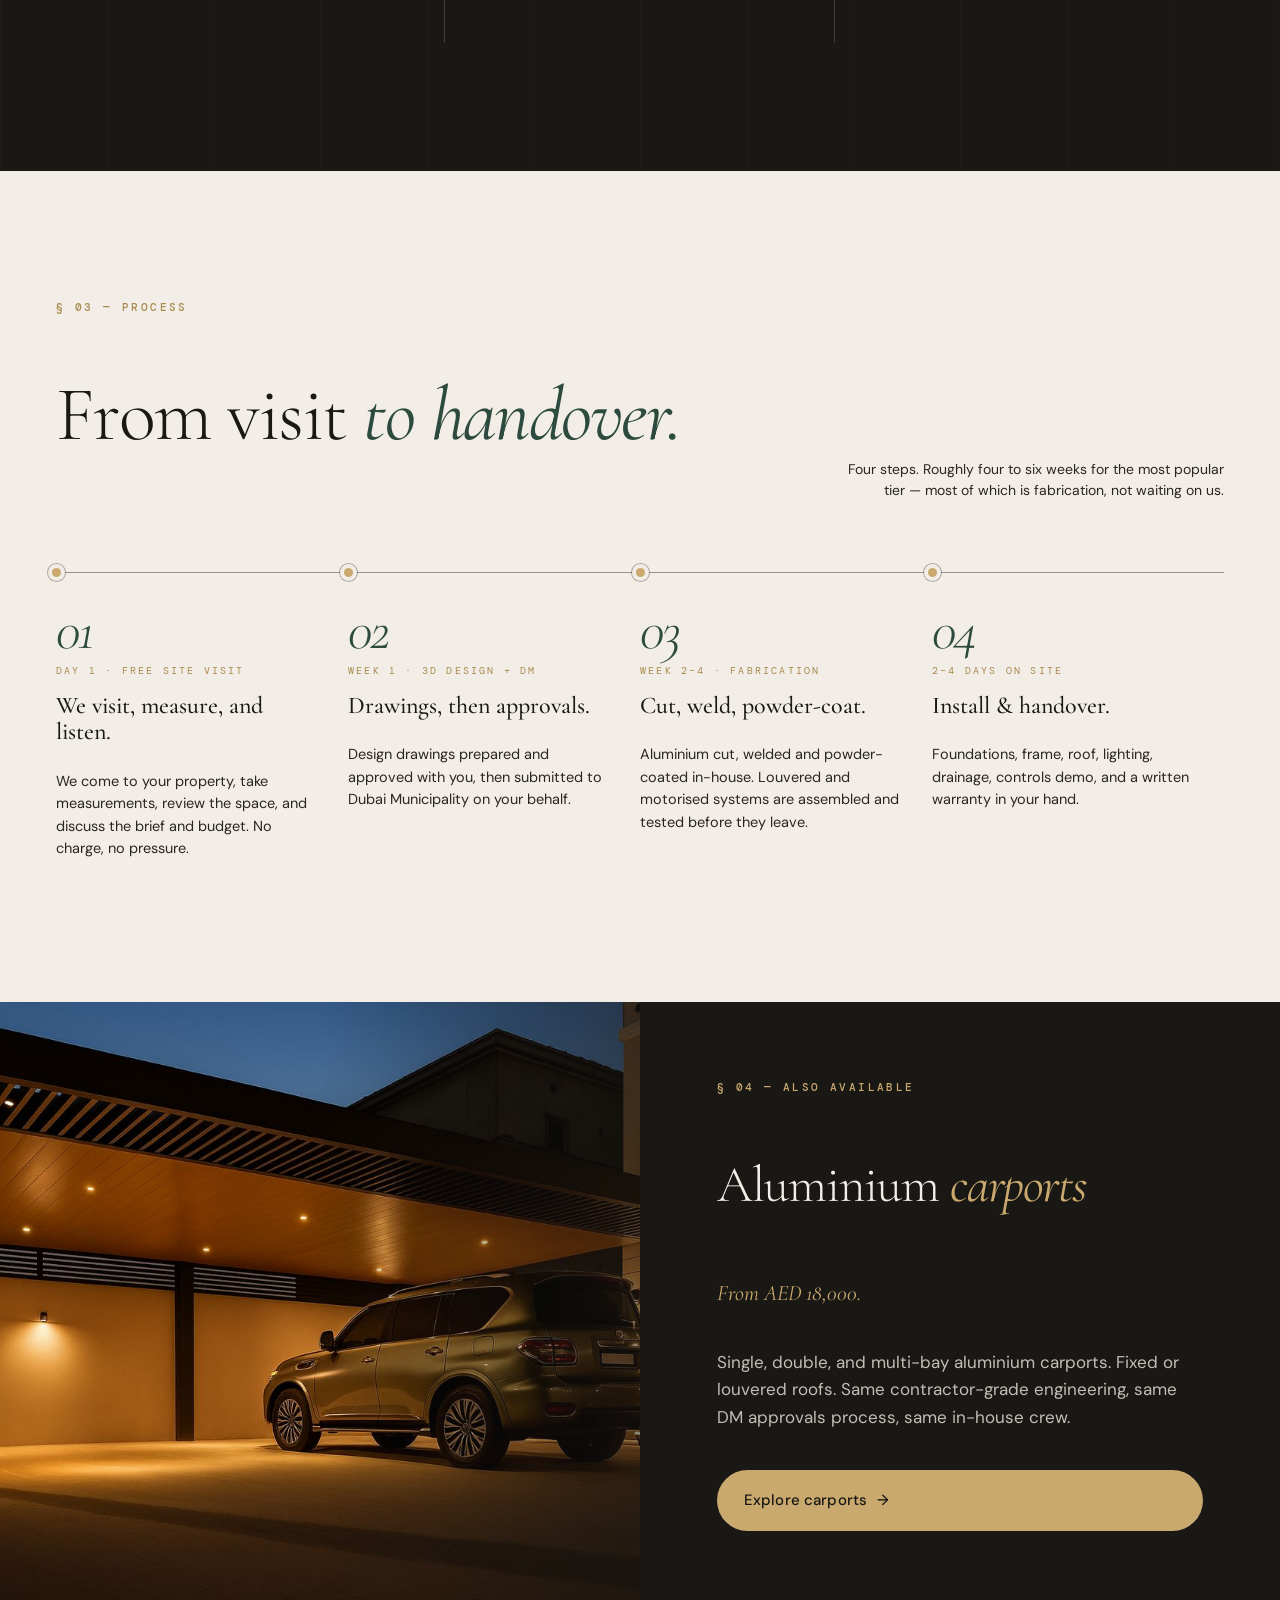
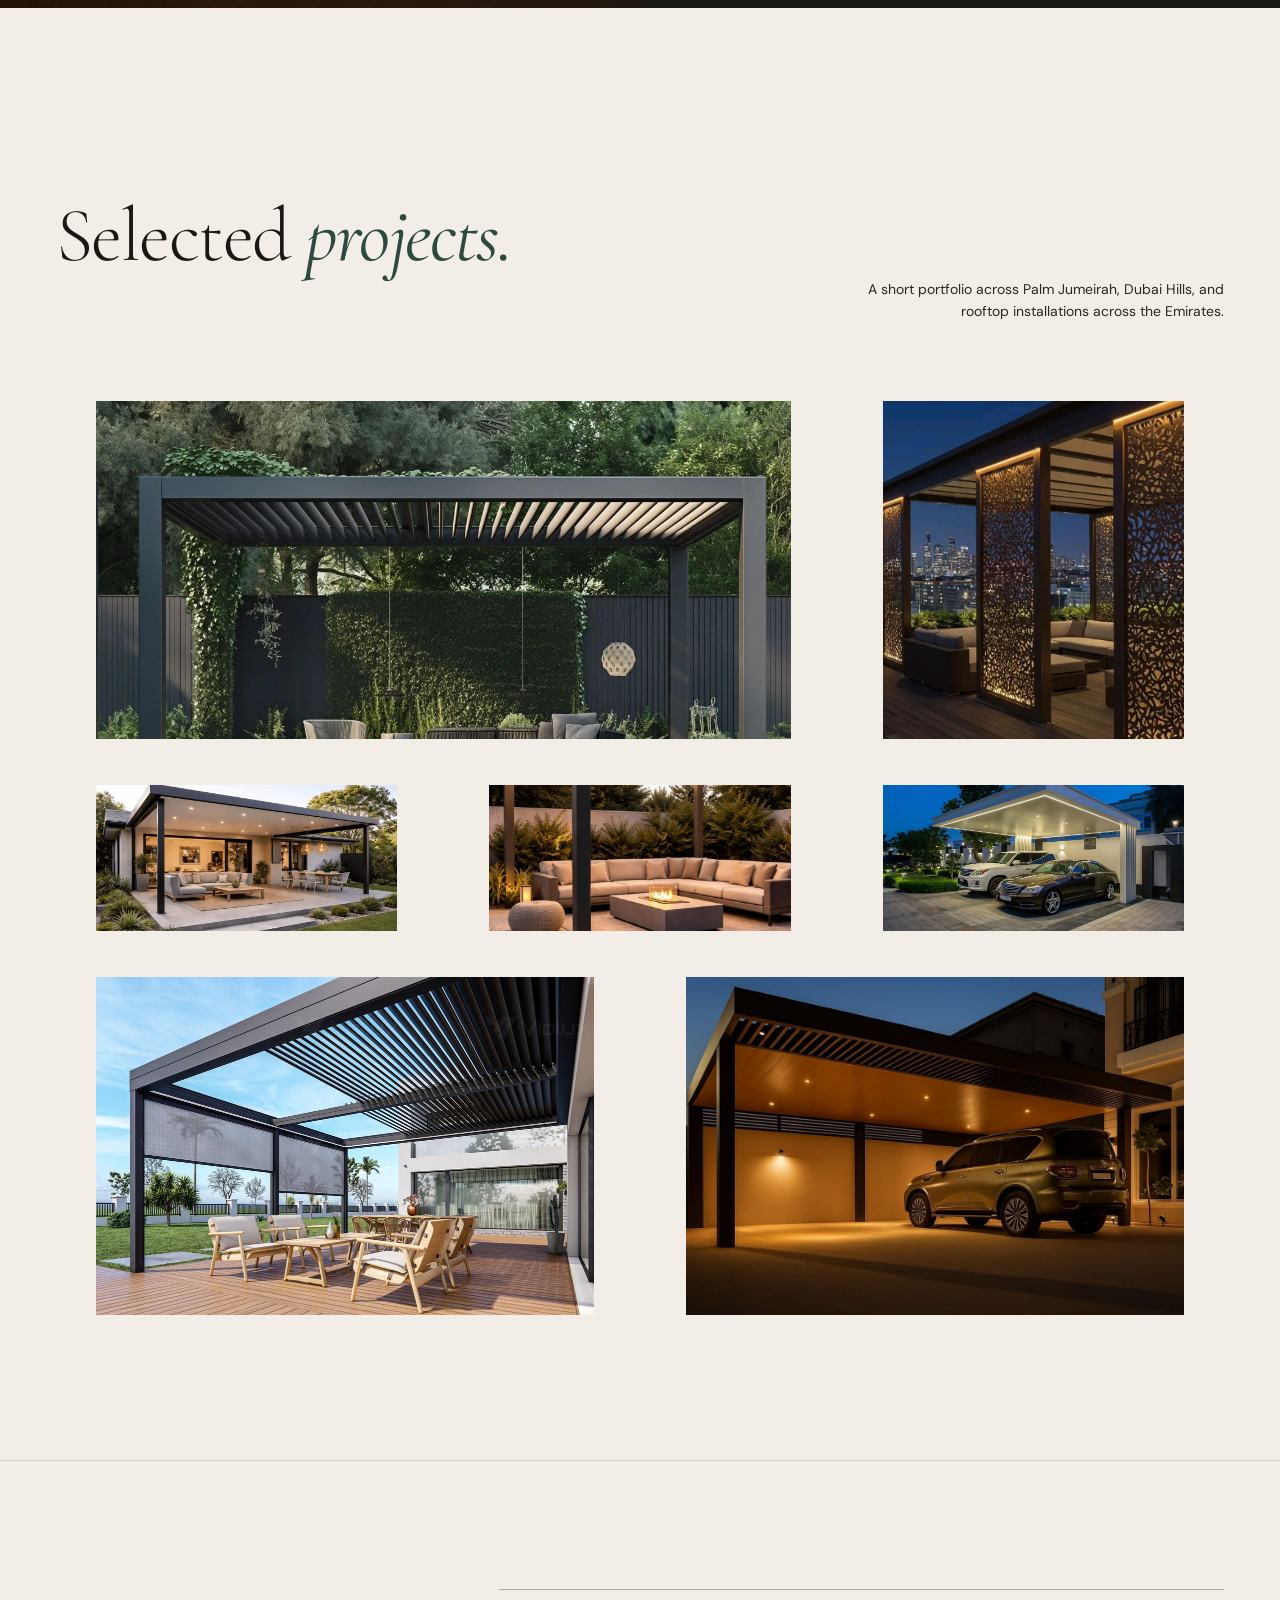
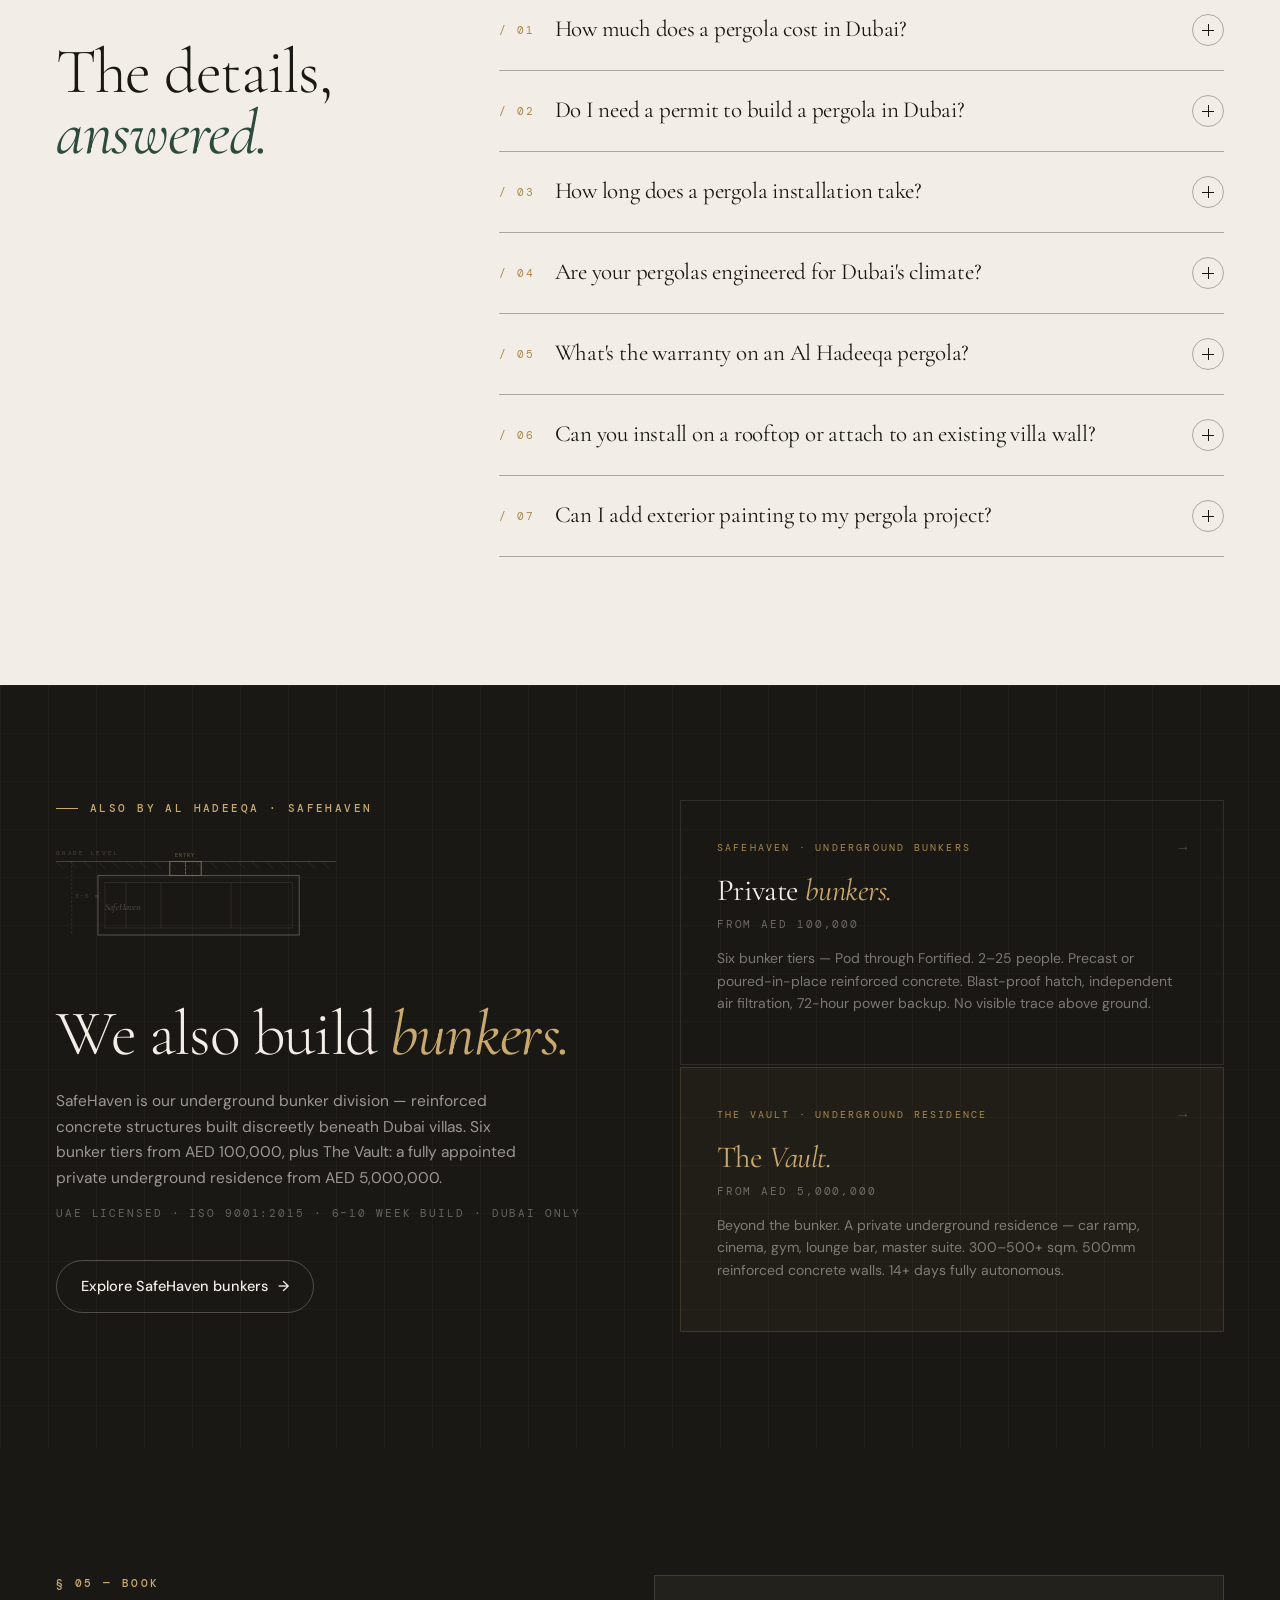
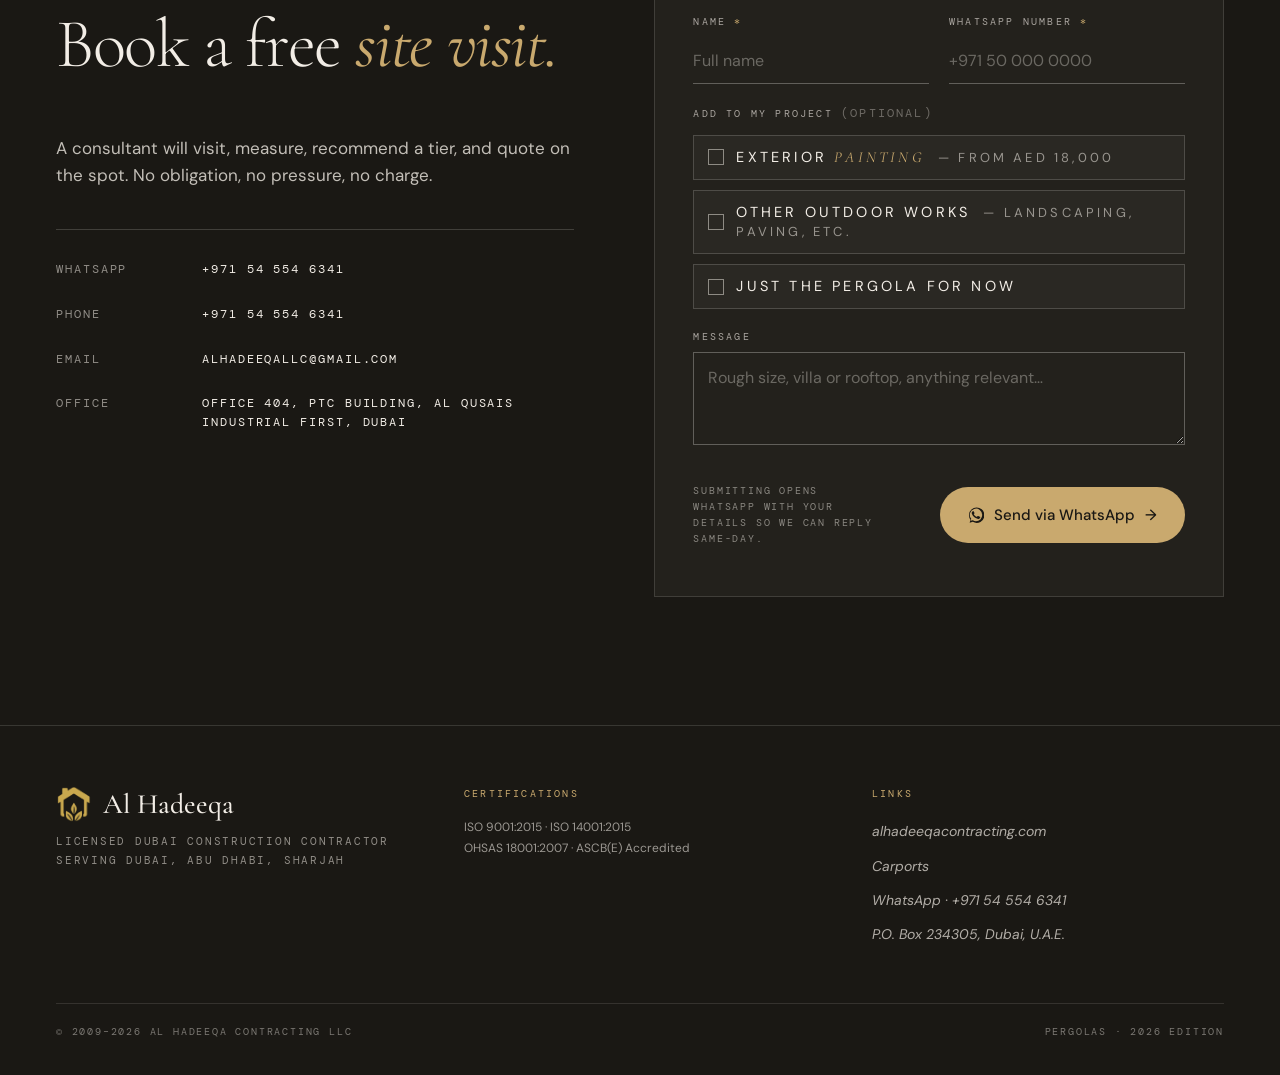
==== commit 818ca7bd: "update number" ====
--- a/pergolas-2026/index.html
+++ b/pergolas-2026/index.html
@@ -84,7 +84,7 @@
   "name": "Al Hadeeqa Contracting",
   "description": "Licensed Dubai construction contractor building custom aluminium pergolas, carports, and outdoor structures since 2009. ISO 9001:2015 and ISO 14001:2015 certified. 50+ in-house crew. 500+ projects completed across the UAE.",
   "url": "https://alhadeeqacontracting.com",
-  "telephone": "+971544419854",
+  "telephone": "+971545546341",
   "email": "alhadeeqallc@gmail.com",
   "address": {
     "@type": "PostalAddress",
@@ -268,7 +268,7 @@
       "name": "Does Al Hadeeqa install pergolas in Abu Dhabi or Sharjah?",
       "acceptedAnswer": {
         "@type": "Answer",
-        "text": "Al Hadeeqa Contracting primarily serves Dubai. They also take select projects in Abu Dhabi and Sharjah. Contact them via WhatsApp at +971 54 441 9854 to discuss your project location."
+        "text": "Al Hadeeqa Contracting primarily serves Dubai. They also take select projects in Abu Dhabi and Sharjah. Contact them via WhatsApp at +971 54 554 6341 to discuss your project location."
       }
     },
     {
@@ -2265,7 +2265,7 @@
     <span class="mono">Lic. Dubai Municipality</span>
     <span class="mono">EST. 2009</span>
   </div>
-  <a class="topbar-cta wa-link" data-wa-context="topbar" href="https://wa.me/971544419854?text=Hi%20Al%20Hadeeqa%2C%20I%27d%20like%20to%20book%20a%20free%20pergola%20site%20visit." target="_blank" rel="noopener">
+  <a class="topbar-cta wa-link" data-wa-context="topbar" href="https://wa.me/971545546341?text=Hi%20Al%20Hadeeqa%2C%20I%27d%20like%20to%20book%20a%20free%20pergola%20site%20visit." target="_blank" rel="noopener">
     <span class="lbl-long">Book site visit</span>
     <span class="lbl-short">Book visit</span>
   </a>
@@ -2306,7 +2306,7 @@
       Custom aluminium pergolas from AED 15,000. Design, Dubai Municipality approvals, fabrication and installation — all from one licensed construction team. No fabrication shops, no European resellers. One site visit, one quote, one warranty.
     </p>
     <div class="hero-ctas">
-      <a class="btn btn-primary wa-link" data-wa-context="hero-primary" href="https://wa.me/971544419854?text=Hi%20Al%20Hadeeqa%2C%20I%27d%20like%20to%20book%20a%20free%20pergola%20site%20visit." target="_blank" rel="noopener">
+      <a class="btn btn-primary wa-link" data-wa-context="hero-primary" href="https://wa.me/971545546341?text=Hi%20Al%20Hadeeqa%2C%20I%27d%20like%20to%20book%20a%20free%20pergola%20site%20visit." target="_blank" rel="noopener">
         <svg class="wa-icon" viewBox="0 0 24 24" fill="currentColor" aria-hidden="true"><path d="M20.5 3.5A11.5 11.5 0 0 0 3.7 19l-1.2 4.5 4.7-1.2a11.5 11.5 0 0 0 17.3-9.9 11.4 11.4 0 0 0-3.9-8.9zM12 21.3a9.3 9.3 0 0 1-4.7-1.3l-.4-.2-2.8.7.7-2.7-.2-.4A9.3 9.3 0 1 1 21.3 12 9.3 9.3 0 0 1 12 21.3zm5.1-7c-.3-.1-1.7-.8-2-.9-.3-.1-.5-.1-.7.1-.2.3-.7.9-.9 1-.2.2-.3.2-.6.1-.3-.1-1.3-.5-2.4-1.5a8.8 8.8 0 0 1-1.6-2c-.2-.3 0-.5.1-.6.1-.1.3-.4.5-.6.1-.2.2-.3.2-.5.1-.2 0-.4 0-.5-.1-.1-.7-1.6-.9-2.2-.2-.6-.5-.5-.7-.5h-.6c-.2 0-.5.1-.8.4s-1.1 1-1.1 2.5 1.1 2.9 1.3 3.1c.2.2 2.2 3.4 5.4 4.8 3.2 1.4 3.2.9 3.8.9.6-.1 1.7-.7 2-1.4.3-.7.3-1.2.2-1.4-.1-.1-.3-.2-.6-.3z"/></svg>
         WhatsApp for a free site visit
         <span class="arrow">→</span>
@@ -2386,7 +2386,7 @@
           <li><span class="idx">/ 03</span><span>LED-ready, optional side screens</span></li>
           <li><span class="idx">/ 04</span><span>2–3 weeks from design approval</span></li>
         </ul>
-        <a class="btn btn-ghost-ink tier-cta wa-link" data-wa-context="tier-classic" href="https://wa.me/971544419854?text=Hi%20Al%20Hadeeqa%2C%20I%27d%20like%20a%20quote%20for%20Classic%20Shade%20pergola." target="_blank" rel="noopener">
+        <a class="btn btn-ghost-ink tier-cta wa-link" data-wa-context="tier-classic" href="https://wa.me/971545546341?text=Hi%20Al%20Hadeeqa%2C%20I%27d%20like%20a%20quote%20for%20Classic%20Shade%20pergola." target="_blank" rel="noopener">
           Quote Classic Shade <span class="arrow">→</span>
         </a>
       </div>
@@ -2419,7 +2419,7 @@
           <li><span class="idx">/ 03</span><span>Integrated LED, optional privacy panels</span></li>
           <li><span class="idx">/ 04</span><span>2–4 weeks from design approval</span></li>
         </ul>
-        <a class="btn btn-ghost-ink tier-cta wa-link" data-wa-context="tier-louvered" href="https://wa.me/971544419854?text=Hi%20Al%20Hadeeqa%2C%20I%27d%20like%20a%20quote%20for%20Louvered%20Shade%20pergola." target="_blank" rel="noopener">
+        <a class="btn btn-ghost-ink tier-cta wa-link" data-wa-context="tier-louvered" href="https://wa.me/971545546341?text=Hi%20Al%20Hadeeqa%2C%20I%27d%20like%20a%20quote%20for%20Louvered%20Shade%20pergola." target="_blank" rel="noopener">
           Quote Louvered Shade <span class="arrow">→</span>
         </a>
       </div>
@@ -2453,7 +2453,7 @@
           <li><span class="idx">/ 03</span><span>Fully waterproof when closed</span></li>
           <li><span class="idx">/ 04</span><span>4–6 weeks from design approval</span></li>
         </ul>
-        <a class="btn btn-ghost-ink tier-cta wa-link" data-wa-context="tier-smart" href="https://wa.me/971544419854?text=Hi%20Al%20Hadeeqa%2C%20I%27d%20like%20a%20quote%20for%20Smart%20Shade%20motorised%20pergola." target="_blank" rel="noopener">
+        <a class="btn btn-ghost-ink tier-cta wa-link" data-wa-context="tier-smart" href="https://wa.me/971545546341?text=Hi%20Al%20Hadeeqa%2C%20I%27d%20like%20a%20quote%20for%20Smart%20Shade%20motorised%20pergola." target="_blank" rel="noopener">
           Quote Smart Shade <span class="arrow">→</span>
         </a>
       </div>
@@ -2531,7 +2531,7 @@
           <li><span class="bullet">＋</span><span>Same crew, same warranty as the pergola</span></li>
         </ul>
 
-        <a class="addon-cta wa-link" data-wa-context="addon-painting" href="https://wa.me/971544419854?text=Hi%20Al%20Hadeeqa%2C%20I%27d%20like%20a%20pergola%20quote%20with%20exterior%20painting%20added." target="_blank" rel="noopener">
+        <a class="addon-cta wa-link" data-wa-context="addon-painting" href="https://wa.me/971545546341?text=Hi%20Al%20Hadeeqa%2C%20I%27d%20like%20a%20pergola%20quote%20with%20exterior%20painting%20added." target="_blank" rel="noopener">
           Add to my project <span class="arrow">→</span>
         </a>
       </article>
@@ -2565,7 +2565,7 @@
           <span>Façade repair</span>
         </div>
 
-        <a class="addon-cta wa-link" data-wa-context="addon-bespoke" href="https://wa.me/971544419854?text=Hi%20Al%20Hadeeqa%2C%20I%27d%20like%20to%20discuss%20a%20pergola%20with%20additional%20outdoor%20works." target="_blank" rel="noopener">
+        <a class="addon-cta wa-link" data-wa-context="addon-bespoke" href="https://wa.me/971545546341?text=Hi%20Al%20Hadeeqa%2C%20I%27d%20like%20to%20discuss%20a%20pergola%20with%20additional%20outdoor%20works." target="_blank" rel="noopener">
           Discuss your project <span class="arrow">→</span>
         </a>
       </article>
@@ -2973,8 +2973,8 @@
         <p class="book-sub">A consultant will visit, measure, recommend a tier, and quote on the spot. No obligation, no pressure, no charge.</p>
 
         <div class="book-contact">
-          <div class="row"><span class="k">WhatsApp</span><a class="v wa-link" data-wa-context="contact-block" href="https://wa.me/971544419854?text=Hi%20Al%20Hadeeqa%2C%20I%27d%20like%20to%20book%20a%20free%20pergola%20site%20visit." target="_blank" rel="noopener">+971 54 441 9854</a></div>
-          <div class="row"><span class="k">Phone</span><a class="v" href="tel:+971544419854">+971 54 441 9854</a></div>
+          <div class="row"><span class="k">WhatsApp</span><a class="v wa-link" data-wa-context="contact-block" href="https://wa.me/971545546341?text=Hi%20Al%20Hadeeqa%2C%20I%27d%20like%20to%20book%20a%20free%20pergola%20site%20visit." target="_blank" rel="noopener">+971 54 554 6341</a></div>
+          <div class="row"><span class="k">Phone</span><a class="v" href="tel:+971545546341">+971 54 554 6341</a></div>
           <div class="row"><span class="k">Email</span><a class="v" href="mailto:alhadeeqallc@gmail.com">alhadeeqallc@gmail.com</a></div>
           <div class="row"><span class="k">Office</span><span class="v">Office 404, PTC Building, Al Qusais Industrial First, Dubai</span></div>
         </div>
@@ -3056,7 +3056,7 @@
         <ul class="footer-list">
           <li><a href="https://alhadeeqacontracting.com" target="_blank" rel="noopener">alhadeeqacontracting.com</a></li>
           <li><a href="https://alhadeeqacontracting.com/services/carports" target="_blank" rel="noopener">Carports</a></li>
-          <li><a class="wa-link" data-wa-context="footer" href="https://wa.me/971544419854?text=Hi%20Al%20Hadeeqa%2C%20I%27d%20like%20to%20book%20a%20free%20pergola%20site%20visit." target="_blank" rel="noopener">WhatsApp · +971 54 441 9854</a></li>
+          <li><a class="wa-link" data-wa-context="footer" href="https://wa.me/971545546341?text=Hi%20Al%20Hadeeqa%2C%20I%27d%20like%20to%20book%20a%20free%20pergola%20site%20visit." target="_blank" rel="noopener">WhatsApp · +971 54 554 6341</a></li>
           <li><span>P.O. Box 234305, Dubai, U.A.E.</span></li>
         </ul>
         </address>
@@ -3070,7 +3070,7 @@
 </footer>
 
 <!-- STICKY WHATSAPP ===================================================== -->
-<a class="sticky-wa wa-link" data-wa-context="sticky" href="https://wa.me/971544419854?text=Hi%20Al%20Hadeeqa%2C%20I%27d%20like%20to%20book%20a%20free%20pergola%20site%20visit." target="_blank" rel="noopener" aria-label="Chat on WhatsApp">
+<a class="sticky-wa wa-link" data-wa-context="sticky" href="https://wa.me/971545546341?text=Hi%20Al%20Hadeeqa%2C%20I%27d%20like%20to%20book%20a%20free%20pergola%20site%20visit." target="_blank" rel="noopener" aria-label="Chat on WhatsApp">
   <span class="ring" aria-hidden="true"></span>
   <svg viewBox="0 0 24 24" fill="currentColor" aria-hidden="true"><path d="M20.5 3.5A11.5 11.5 0 0 0 3.7 19l-1.2 4.5 4.7-1.2a11.5 11.5 0 0 0 17.3-9.9 11.4 11.4 0 0 0-3.9-8.9zM12 21.3a9.3 9.3 0 0 1-4.7-1.3l-.4-.2-2.8.7.7-2.7-.2-.4A9.3 9.3 0 1 1 21.3 12 9.3 9.3 0 0 1 12 21.3zm5.1-7c-.3-.1-1.7-.8-2-.9-.3-.1-.5-.1-.7.1-.2.3-.7.9-.9 1-.2.2-.3.2-.6.1-.3-.1-1.3-.5-2.4-1.5a8.8 8.8 0 0 1-1.6-2c-.2-.3 0-.5.1-.6.1-.1.3-.4.5-.6.1-.2.2-.3.2-.5.1-.2 0-.4 0-.5-.1-.1-.7-1.6-.9-2.2-.2-.6-.5-.5-.7-.5h-.6c-.2 0-.5.1-.8.4s-1.1 1-1.1 2.5 1.1 2.9 1.3 3.1c.2.2 2.2 3.4 5.4 4.8 3.2 1.4 3.2.9 3.8.9.6-.1 1.7-.7 2-1.4.3-.7.3-1.2.2-1.4-.1-.1-.3-.2-.6-.3z"/></svg>
 </a>
@@ -3208,7 +3208,7 @@
       if (addons.length) { lines.push("Add to project: " + addons.join(", ")); }
       if (msg) { lines.push("Message: " + msg); }
       var text = encodeURIComponent(lines.join("\n"));
-      var url = "https://wa.me/971544419854?text=" + text;
+      var url = "https://wa.me/971545546341?text=" + text;
 
       gtagFormSubmit(url);
     });
